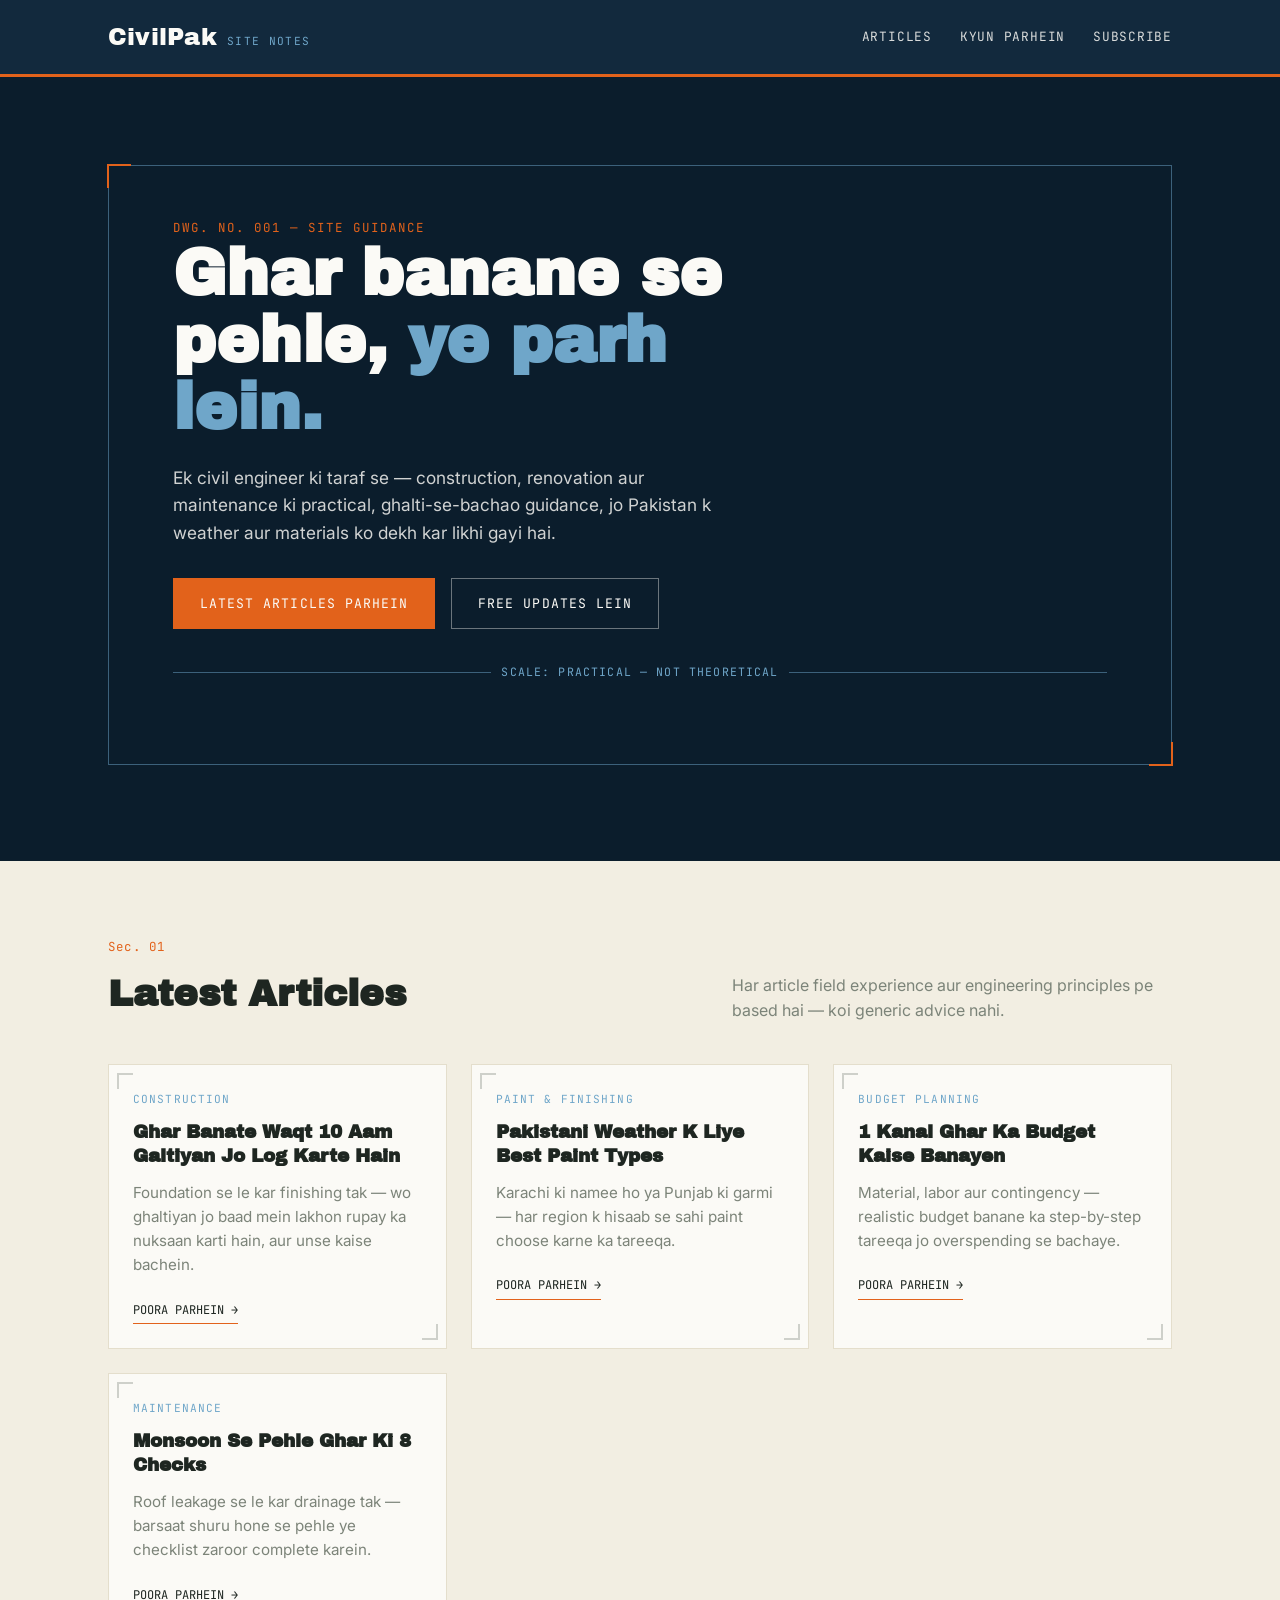
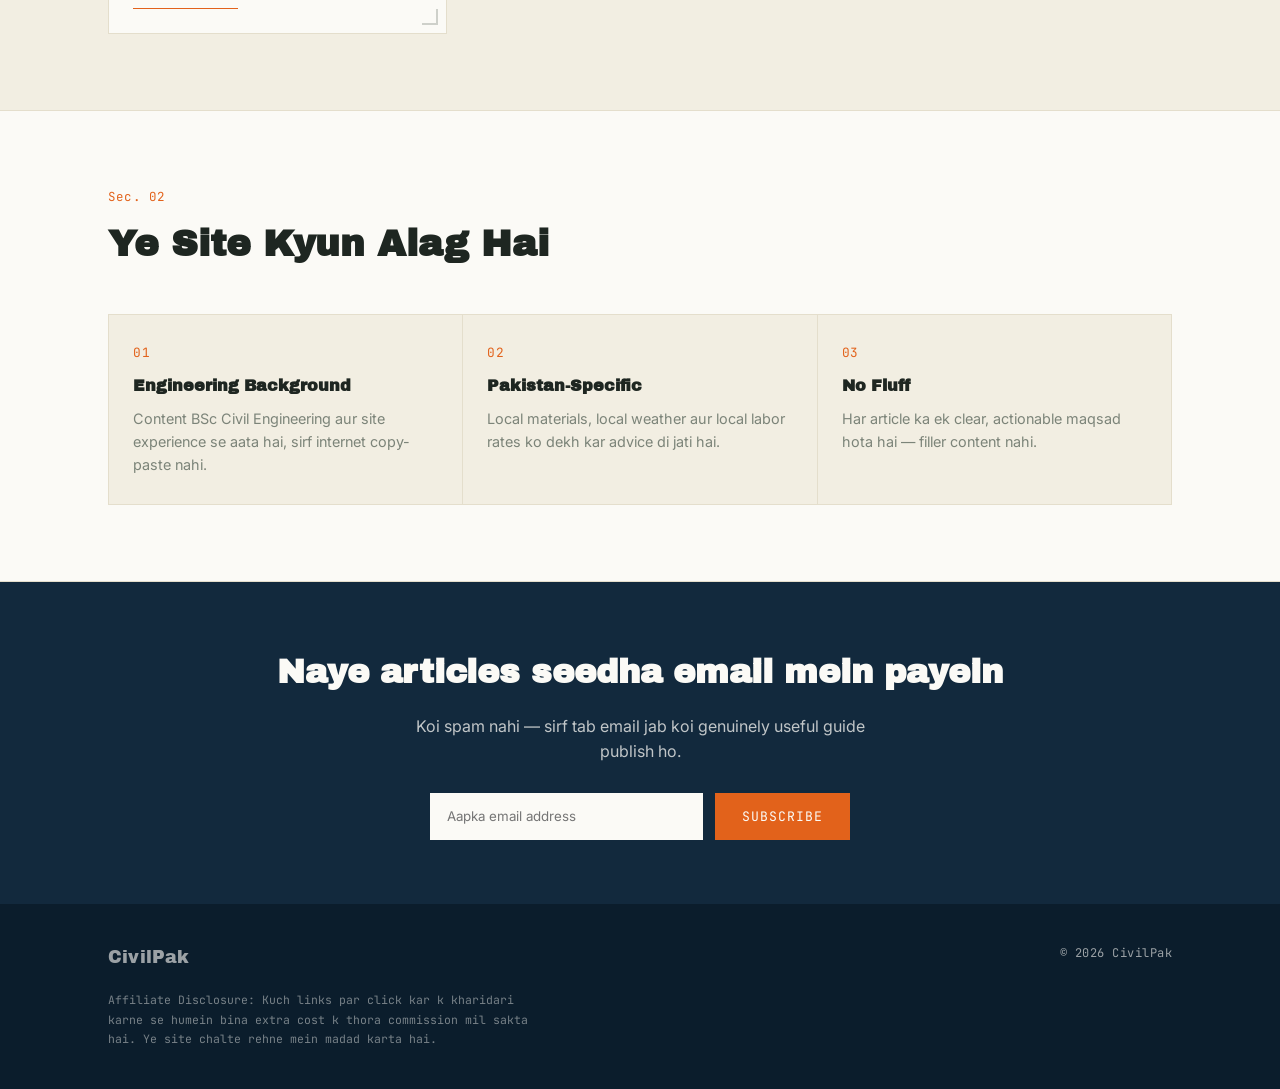
==== index.html @ 1efdeffb "Add files via upload" ====
<!DOCTYPE html>
<html lang="ur-PK">
<head>
<meta charset="UTF-8">
<meta name="viewport" content="width=device-width, initial-scale=1.0">
<title>CivilPak — Construction &amp; Home Improvement Tips</title>
<meta name="description" content="Pakistan mein ghar banate, renovate karte aur maintain karte waqt kaam aane wali practical guidance — ek civil engineer ki taraf se.">
<link rel="preconnect" href="https://fonts.googleapis.com">
<link href="https://fonts.googleapis.com/css2?family=Archivo+Black&family=Inter:wght@400;500;600&family=JetBrains+Mono:wght@400;500&display=swap" rel="stylesheet">
<link rel="stylesheet" href="style.css">
</head>
<body>

<header class="site">
  <div class="wrap">
    <a href="index.html" class="brand">
      <span class="mark">CivilPak</span>
      <span class="tag">Site Notes</span>
    </a>
    <nav class="site">
      <ul>
        <li><a href="#articles">Articles</a></li>
        <li><a href="#why">Kyun Parhein</a></li>
        <li><a href="#subscribe">Subscribe</a></li>
      </ul>
    </nav>
  </div>
</header>

<section class="hero">
  <div class="wrap">
    <div class="sheet-frame">
      <span class="eyebrow mono">Dwg. No. 001 — Site Guidance</span>
      <h1>Ghar banane se pehle, <span class="accent">ye parh lein.</span></h1>
      <p class="lede">Ek civil engineer ki taraf se — construction, renovation aur maintenance ki practical, ghalti-se-bachao guidance, jo Pakistan k weather aur materials ko dekh kar likhi gayi hai.</p>
      <div class="cta-row">
        <a href="#articles" class="btn primary">Latest Articles Parhein</a>
        <a href="#subscribe" class="btn ghost">Free Updates Lein</a>
      </div>
      <div class="dim-line mono">SCALE: PRACTICAL — NOT THEORETICAL</div>
    </div>
  </div>
</section>

<section class="section" id="articles">
  <div class="wrap">
    <div class="section-head">
      <div>
        <span class="num mono">Sec. 01</span>
        <h2>Latest Articles</h2>
      </div>
      <p>Har article field experience aur engineering principles pe based hai — koi generic advice nahi.</p>
    </div>

    <div class="grid">
      <a href="article-ghar-banane-ki-galtiyan.html" class="card">
        <span class="cat">Construction</span>
        <h3>Ghar Banate Waqt 10 Aam Galtiyan Jo Log Karte Hain</h3>
        <p>Foundation se le kar finishing tak — wo ghaltiyan jo baad mein lakhon rupay ka nuksaan karti hain, aur unse kaise bachein.</p>
        <span class="read">Poora Parhein →</span>
      </a>

      <a href="article-paint-types-pakistan.html" class="card">
        <span class="cat">Paint &amp; Finishing</span>
        <h3>Pakistani Weather K Liye Best Paint Types</h3>
        <p>Karachi ki namee ho ya Punjab ki garmi — har region k hisaab se sahi paint choose karne ka tareeqa.</p>
        <span class="read">Poora Parhein →</span>
      </a>

      <a href="article-budget-planning-1-kanal.html" class="card">
        <span class="cat">Budget Planning</span>
        <h3>1 Kanal Ghar Ka Budget Kaise Banayen</h3>
        <p>Material, labor aur contingency — realistic budget banane ka step-by-step tareeqa jo overspending se bachaye.</p>
        <span class="read">Poora Parhein →</span>
      </a>

      <a href="article-monsoon-checklist.html" class="card">
        <span class="cat">Maintenance</span>
        <h3>Monsoon Se Pehle Ghar Ki 8 Checks</h3>
        <p>Roof leakage se le kar drainage tak — barsaat shuru hone se pehle ye checklist zaroor complete karein.</p>
        <span class="read">Poora Parhein →</span>
      </a>
    </div>
  </div>
</section>

<section class="section alt" id="why">
  <div class="wrap">
    <div class="section-head">
      <div>
        <span class="num mono">Sec. 02</span>
        <h2>Ye Site Kyun Alag Hai</h2>
      </div>
    </div>
    <div class="strip">
      <div class="item">
        <span class="n mono">01</span>
        <h4>Engineering Background</h4>
        <p>Content BSc Civil Engineering aur site experience se aata hai, sirf internet copy-paste nahi.</p>
      </div>
      <div class="item">
        <span class="n mono">02</span>
        <h4>Pakistan-Specific</h4>
        <p>Local materials, local weather aur local labor rates ko dekh kar advice di jati hai.</p>
      </div>
      <div class="item">
        <span class="n mono">03</span>
        <h4>No Fluff</h4>
        <p>Har article ka ek clear, actionable maqsad hota hai — filler content nahi.</p>
      </div>
    </div>
  </div>
</section>

<section class="cta-block" id="subscribe">
  <div class="wrap">
    <h2>Naye articles seedha email mein payein</h2>
    <p>Koi spam nahi — sirf tab email jab koi genuinely useful guide publish ho.</p>
    <form class="subscribe-form" onsubmit="return false;">
      <input type="email" placeholder="Aapka email address" aria-label="Email address" required>
      <button type="submit" class="btn primary">Subscribe</button>
    </form>
  </div>
</section>

<footer class="site">
  <div class="wrap">
    <div>
      <div class="brand"><span class="mark" style="font-size:1.1rem;">CivilPak</span></div>
      <p class="disclosure">Affiliate Disclosure: Kuch links par click kar k kharidari karne se humein bina extra cost k thora commission mil sakta hai. Ye site chalte rehne mein madad karta hai.</p>
    </div>
    <div class="mono" style="font-size:0.75rem;">© 2026 CivilPak</div>
  </div>
</footer>

</body>
</html>
---- style.css ----
/* ===== CivilPak — Blueprint Design System ===== */

:root {
  --navy: #12293D;
  --navy-deep: #0B1D2C;
  --paper: #F2EEE2;
  --paper-line: #E4DECC;
  --blue-line: #6FA6C9;
  --safety-orange: #E2621B;
  --charcoal: #1E2621;
  --concrete: #7C8479;
  --white: #FBFAF6;
}

* { box-sizing: border-box; margin: 0; padding: 0; }

html { scroll-behavior: smooth; }

body {
  background: var(--paper);
  color: var(--charcoal);
  font-family: 'Inter', -apple-system, sans-serif;
  line-height: 1.6;
  -webkit-font-smoothing: antialiased;
}

@media (prefers-reduced-motion: reduce) {
  html { scroll-behavior: auto; }
  * { animation-duration: 0.01ms !important; transition-duration: 0.01ms !important; }
}

a { color: inherit; text-decoration: none; }
img { max-width: 100%; display: block; }

.wrap {
  max-width: 1120px;
  margin: 0 auto;
  padding: 0 28px;
}

.mono {
  font-family: 'JetBrains Mono', monospace;
  letter-spacing: 0.04em;
}

/* ===== Header ===== */

header.site {
  background: var(--navy);
  color: var(--white);
  border-bottom: 3px solid var(--safety-orange);
  position: sticky;
  top: 0;
  z-index: 50;
}

header.site .wrap {
  display: flex;
  align-items: center;
  justify-content: space-between;
  padding-top: 18px;
  padding-bottom: 18px;
}

.brand {
  display: flex;
  align-items: baseline;
  gap: 10px;
}

.brand .mark {
  font-family: 'Archivo Black', sans-serif;
  font-size: 1.5rem;
  letter-spacing: 0.01em;
}

.brand .tag {
  font-family: 'JetBrains Mono', monospace;
  font-size: 0.7rem;
  color: var(--blue-line);
  text-transform: uppercase;
  letter-spacing: 0.12em;
}

nav.site ul {
  display: flex;
  gap: 28px;
  list-style: none;
  font-family: 'JetBrains Mono', monospace;
  font-size: 0.8rem;
  text-transform: uppercase;
  letter-spacing: 0.06em;
}

nav.site a { opacity: 0.85; border-bottom: 1px solid transparent; padding-bottom: 4px; }
nav.site a:hover, nav.site a:focus-visible { opacity: 1; border-color: var(--safety-orange); }
nav.site a:focus-visible { outline: 2px solid var(--blue-line); outline-offset: 3px; }

/* ===== Hero: blueprint sheet ===== */

.hero {
  background:
    linear-gradient(var(--navy-deep), var(--navy-deep)),
    repeating-linear-gradient(0deg, transparent, transparent 39px, rgba(111,166,201,0.14) 40px),
    repeating-linear-gradient(90deg, transparent, transparent 39px, rgba(111,166,201,0.14) 40px);
  color: var(--white);
  padding: 88px 0 96px;
  position: relative;
  overflow: hidden;
}

.sheet-frame {
  position: relative;
  border: 1px solid rgba(111,166,201,0.5);
  padding: 48px clamp(24px, 5vw, 64px);
}

.sheet-frame::before,
.sheet-frame::after,
.corner-tl, .corner-br {
  content: '';
  position: absolute;
  width: 22px;
  height: 22px;
  border: 2px solid var(--safety-orange);
}
.sheet-frame::before { top: -2px; left: -2px; border-right: none; border-bottom: none; }
.sheet-frame::after { bottom: -2px; right: -2px; border-left: none; border-top: none; }

.eyebrow {
  font-family: 'JetBrains Mono', monospace;
  font-size: 0.78rem;
  color: var(--safety-orange);
  text-transform: uppercase;
  letter-spacing: 0.16em;
  margin-bottom: 18px;
}

.hero h1 {
  font-family: 'Archivo Black', sans-serif;
  font-size: clamp(2.2rem, 5.4vw, 4rem);
  line-height: 1.05;
  max-width: 14ch;
  margin-bottom: 22px;
}

.hero h1 .accent { color: var(--blue-line); }

.hero p.lede {
  max-width: 52ch;
  color: rgba(251,250,246,0.82);
  font-size: 1.08rem;
  margin-bottom: 32px;
}

.dim-line {
  display: flex;
  align-items: center;
  gap: 10px;
  margin: 34px 0;
  color: var(--blue-line);
  font-family: 'JetBrains Mono', monospace;
  font-size: 0.72rem;
  letter-spacing: 0.1em;
}
.dim-line::before, .dim-line::after {
  content: '';
  flex: 1;
  height: 1px;
  background: rgba(111,166,201,0.5);
}

.cta-row { display: flex; gap: 16px; flex-wrap: wrap; }

.btn {
  display: inline-block;
  font-family: 'JetBrains Mono', monospace;
  font-size: 0.82rem;
  text-transform: uppercase;
  letter-spacing: 0.08em;
  padding: 14px 26px;
  border: 1px solid transparent;
  transition: transform 0.15s ease, background 0.15s ease;
}
.btn:focus-visible { outline: 2px solid var(--blue-line); outline-offset: 3px; }

.btn.primary { background: var(--safety-orange); color: var(--white); }
.btn.primary:hover { transform: translateY(-2px); }

.btn.ghost { border-color: rgba(251,250,246,0.4); color: var(--white); }
.btn.ghost:hover { border-color: var(--white); }

/* ===== Section shell ===== */

.section { padding: 76px 0; }
.section.alt { background: var(--white); border-top: 1px solid var(--paper-line); border-bottom: 1px solid var(--paper-line); }

.section-head {
  display: flex;
  align-items: flex-end;
  justify-content: space-between;
  gap: 24px;
  margin-bottom: 40px;
  flex-wrap: wrap;
}

.section-head .num {
  font-family: 'JetBrains Mono', monospace;
  color: var(--safety-orange);
  font-size: 0.78rem;
  letter-spacing: 0.1em;
  display: block;
  margin-bottom: 8px;
}

.section-head h2 {
  font-family: 'Archivo Black', sans-serif;
  font-size: clamp(1.6rem, 3.4vw, 2.3rem);
}

.section-head p { color: var(--concrete); max-width: 44ch; }

/* ===== Post cards (spec-sheet style) ===== */

.grid {
  display: grid;
  grid-template-columns: repeat(auto-fit, minmax(280px, 1fr));
  gap: 24px;
}

.card {
  background: var(--white);
  border: 1px solid var(--paper-line);
  position: relative;
  padding: 26px 24px 24px;
  transition: border-color 0.15s ease, transform 0.15s ease;
}

.card::before, .card::after {
  content: '';
  position: absolute;
  width: 14px;
  height: 14px;
  border: 2px solid var(--concrete);
  opacity: 0.35;
}
.card::before { top: 8px; left: 8px; border-right: none; border-bottom: none; }
.card::after { bottom: 8px; right: 8px; border-left: none; border-top: none; }

.card:hover { border-color: var(--safety-orange); transform: translateY(-3px); }

.card .cat {
  font-family: 'JetBrains Mono', monospace;
  font-size: 0.7rem;
  color: var(--blue-line);
  text-transform: uppercase;
  letter-spacing: 0.1em;
  margin-bottom: 12px;
  display: block;
}

.card h3 {
  font-family: 'Archivo Black', sans-serif;
  font-size: 1.15rem;
  line-height: 1.3;
  margin-bottom: 12px;
}

.card p { color: var(--concrete); font-size: 0.95rem; margin-bottom: 18px; }

.card .read {
  font-family: 'JetBrains Mono', monospace;
  font-size: 0.75rem;
  text-transform: uppercase;
  color: var(--charcoal);
  border-bottom: 1px solid var(--safety-orange);
  padding-bottom: 3px;
  display: inline-block;
}

/* ===== Why-this-works strip ===== */

.strip {
  display: grid;
  grid-template-columns: repeat(auto-fit, minmax(220px, 1fr));
  gap: 1px;
  background: var(--paper-line);
  border: 1px solid var(--paper-line);
}

.strip .item {
  background: var(--paper);
  padding: 28px 24px;
}

.strip .item .n {
  font-family: 'JetBrains Mono', monospace;
  color: var(--safety-orange);
  font-size: 0.8rem;
  display: block;
  margin-bottom: 10px;
}

.strip .item h4 {
  font-family: 'Archivo Black', sans-serif;
  font-size: 1rem;
  margin-bottom: 8px;
}

.strip .item p { color: var(--concrete); font-size: 0.9rem; }

/* ===== Newsletter / CTA ===== */

.cta-block {
  background: var(--navy);
  color: var(--white);
  padding: 64px 0;
  text-align: center;
}

.cta-block h2 {
  font-family: 'Archivo Black', sans-serif;
  font-size: clamp(1.5rem, 3vw, 2.1rem);
  margin-bottom: 14px;
}

.cta-block p { color: rgba(251,250,246,0.75); max-width: 46ch; margin: 0 auto 28px; }

.subscribe-form {
  display: flex;
  gap: 12px;
  max-width: 420px;
  margin: 0 auto;
  flex-wrap: wrap;
  justify-content: center;
}

.subscribe-form input[type="email"] {
  flex: 1;
  min-width: 220px;
  padding: 13px 16px;
  background: var(--white);
  border: 1px solid transparent;
  font-family: 'Inter', sans-serif;
  color: var(--charcoal);
}
.subscribe-form input[type="email"]:focus-visible { outline: 2px solid var(--safety-orange); }

/* ===== Footer ===== */

footer.site {
  background: var(--navy-deep);
  color: rgba(251,250,246,0.6);
  padding: 40px 0;
  font-size: 0.85rem;
}

footer.site .wrap {
  display: flex;
  justify-content: space-between;
  flex-wrap: wrap;
  gap: 16px;
}

footer.site .disclosure {
  max-width: 60ch;
  font-family: 'JetBrains Mono', monospace;
  font-size: 0.72rem;
  line-height: 1.7;
  color: rgba(251,250,246,0.45);
  margin-top: 18px;
}

/* ===== Article page ===== */

.article-head {
  background: var(--navy);
  color: var(--white);
  padding: 64px 0 48px;
  border-bottom: 3px solid var(--safety-orange);
}

.article-head .cat {
  font-family: 'JetBrains Mono', monospace;
  color: var(--blue-line);
  font-size: 0.75rem;
  text-transform: uppercase;
  letter-spacing: 0.1em;
  margin-bottom: 16px;
  display: block;
}

.article-head h1 {
  font-family: 'Archivo Black', sans-serif;
  font-size: clamp(1.8rem, 4.4vw, 2.8rem);
  max-width: 20ch;
  line-height: 1.15;
  margin-bottom: 18px;
}

.article-head .meta {
  font-family: 'JetBrains Mono', monospace;
  font-size: 0.78rem;
  color: rgba(251,250,246,0.6);
}

.article-body {
  max-width: 720px;
  margin: 0 auto;
  padding: 56px 28px;
}

.article-body h2 {
  font-family: 'Archivo Black', sans-serif;
  font-size: 1.4rem;
  margin: 40px 0 16px;
}

.article-body p { margin-bottom: 18px; color: var(--charcoal); }

.article-body ul, .article-body ol { margin: 0 0 18px 22px; }
.article-body li { margin-bottom: 8px; }

.callout {
  border-left: 3px solid var(--safety-orange);
  background: var(--white);
  padding: 18px 22px;
  margin: 28px 0;
  font-size: 0.95rem;
}

.callout .label {
  font-family: 'JetBrains Mono', monospace;
  font-size: 0.7rem;
  text-transform: uppercase;
  color: var(--safety-orange);
  letter-spacing: 0.1em;
  display: block;
  margin-bottom: 8px;
}

.affiliate-box {
  border: 1px dashed var(--concrete);
  padding: 20px 22px;
  margin: 28px 0;
  font-size: 0.9rem;
  color: var(--concrete);
}

.affiliate-box a { color: var(--safety-orange); border-bottom: 1px solid var(--safety-orange); }

@media (max-width: 640px) {
  nav.site ul { display: none; }
  .article-body { padding: 40px 20px; }
}
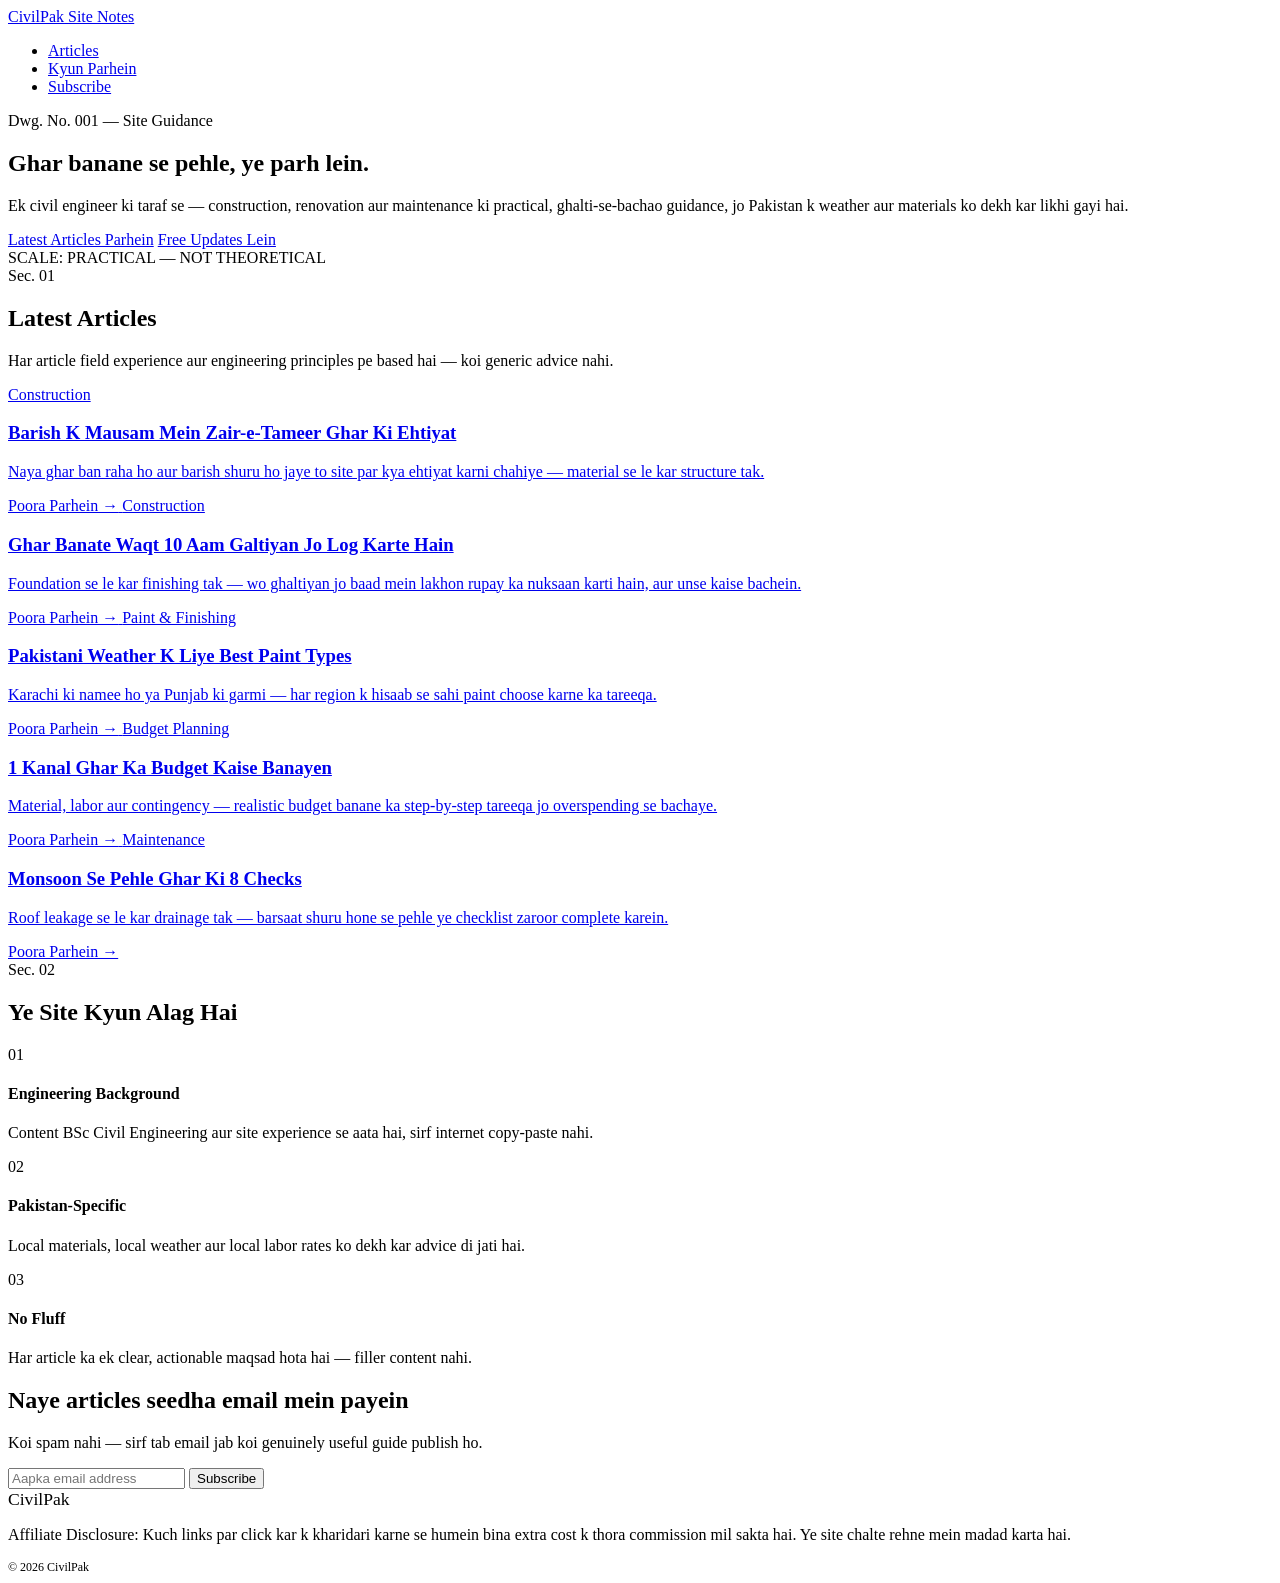
==== commit a2fca28a: "Rename index (1).html to index.html" ====
--- a/index.html
+++ b/index.html
@@ -53,6 +53,13 @@
     </div>
 
     <div class="grid">
+      <a href="article-barish-mein-zair-e-tameer-ghar.html" class="card">
+        <span class="cat">Construction</span>
+        <h3>Barish K Mausam Mein Zair-e-Tameer Ghar Ki Ehtiyat</h3>
+        <p>Naya ghar ban raha ho aur barish shuru ho jaye to site par kya ehtiyat karni chahiye — material se le kar structure tak.</p>
+        <span class="read">Poora Parhein →</span>
+      </a>
+
       <a href="article-ghar-banane-ki-galtiyan.html" class="card">
         <span class="cat">Construction</span>
         <h3>Ghar Banate Waqt 10 Aam Galtiyan Jo Log Karte Hain</h3>
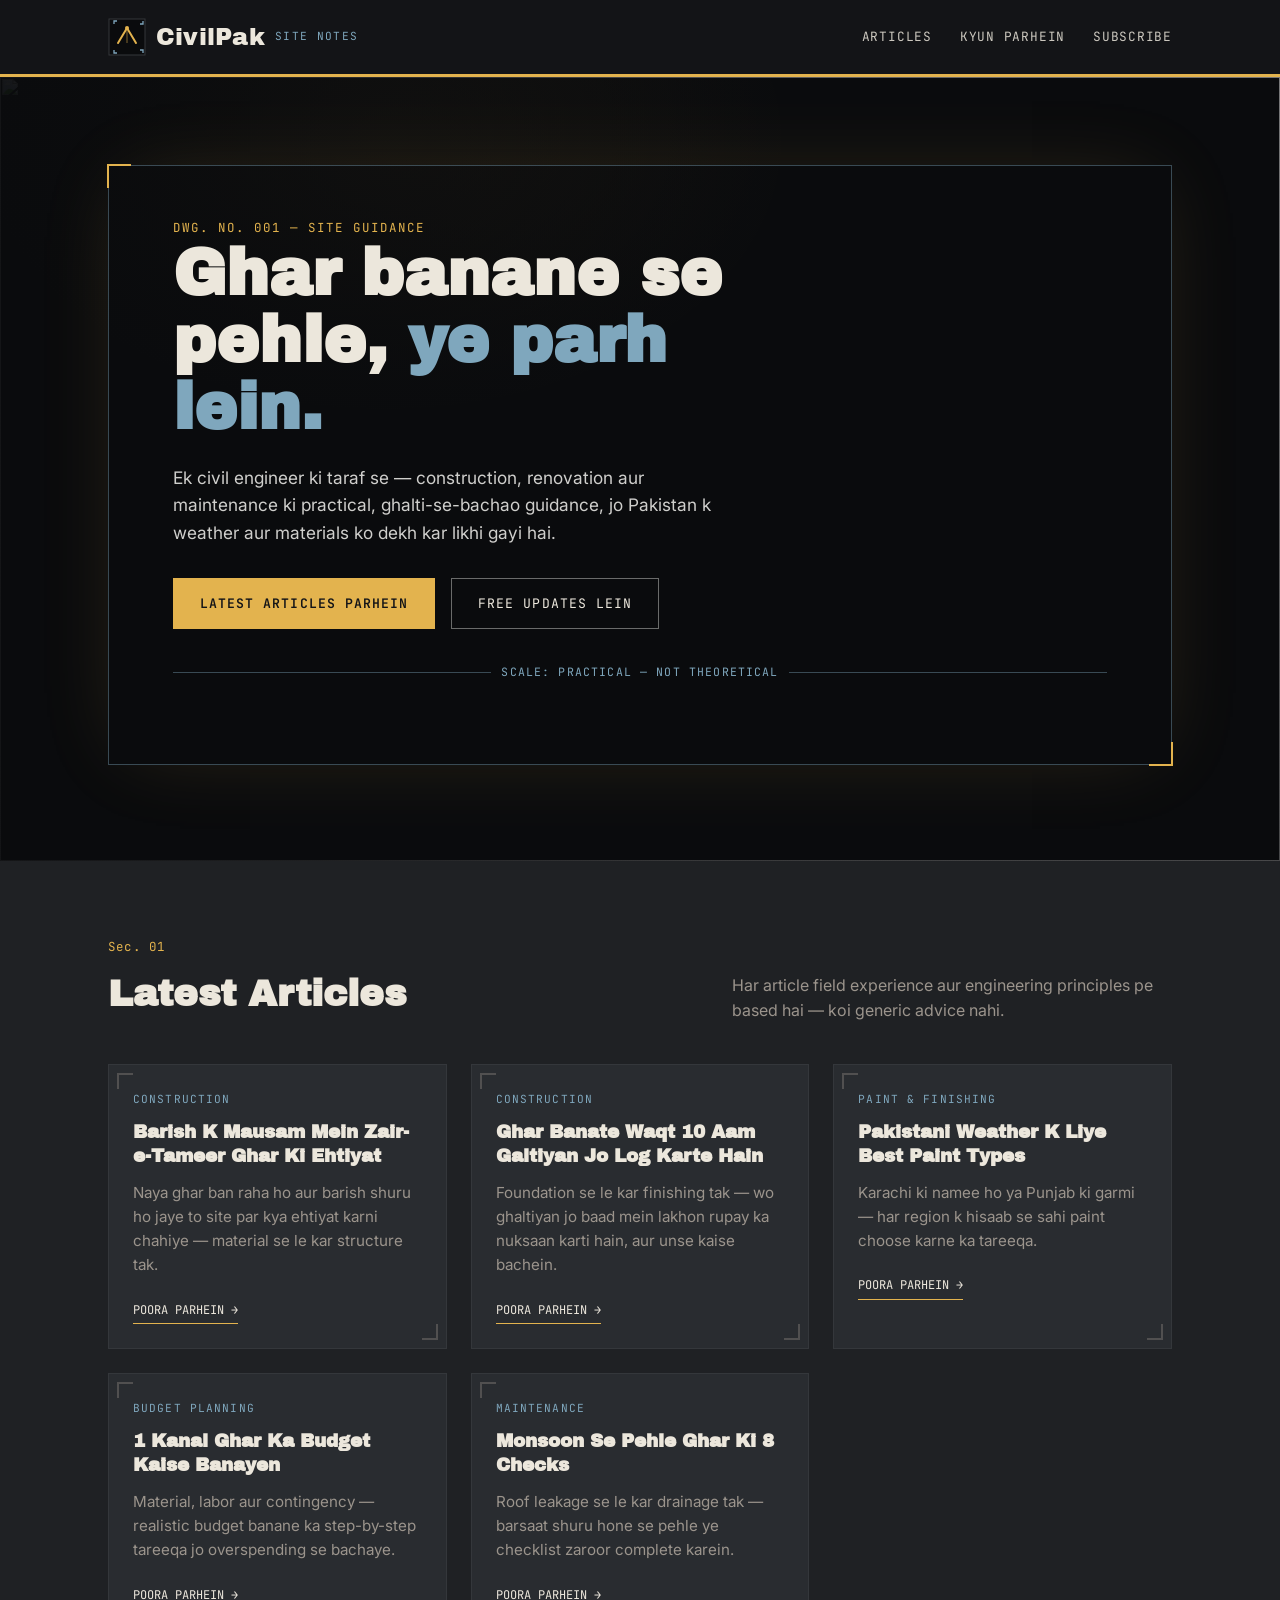
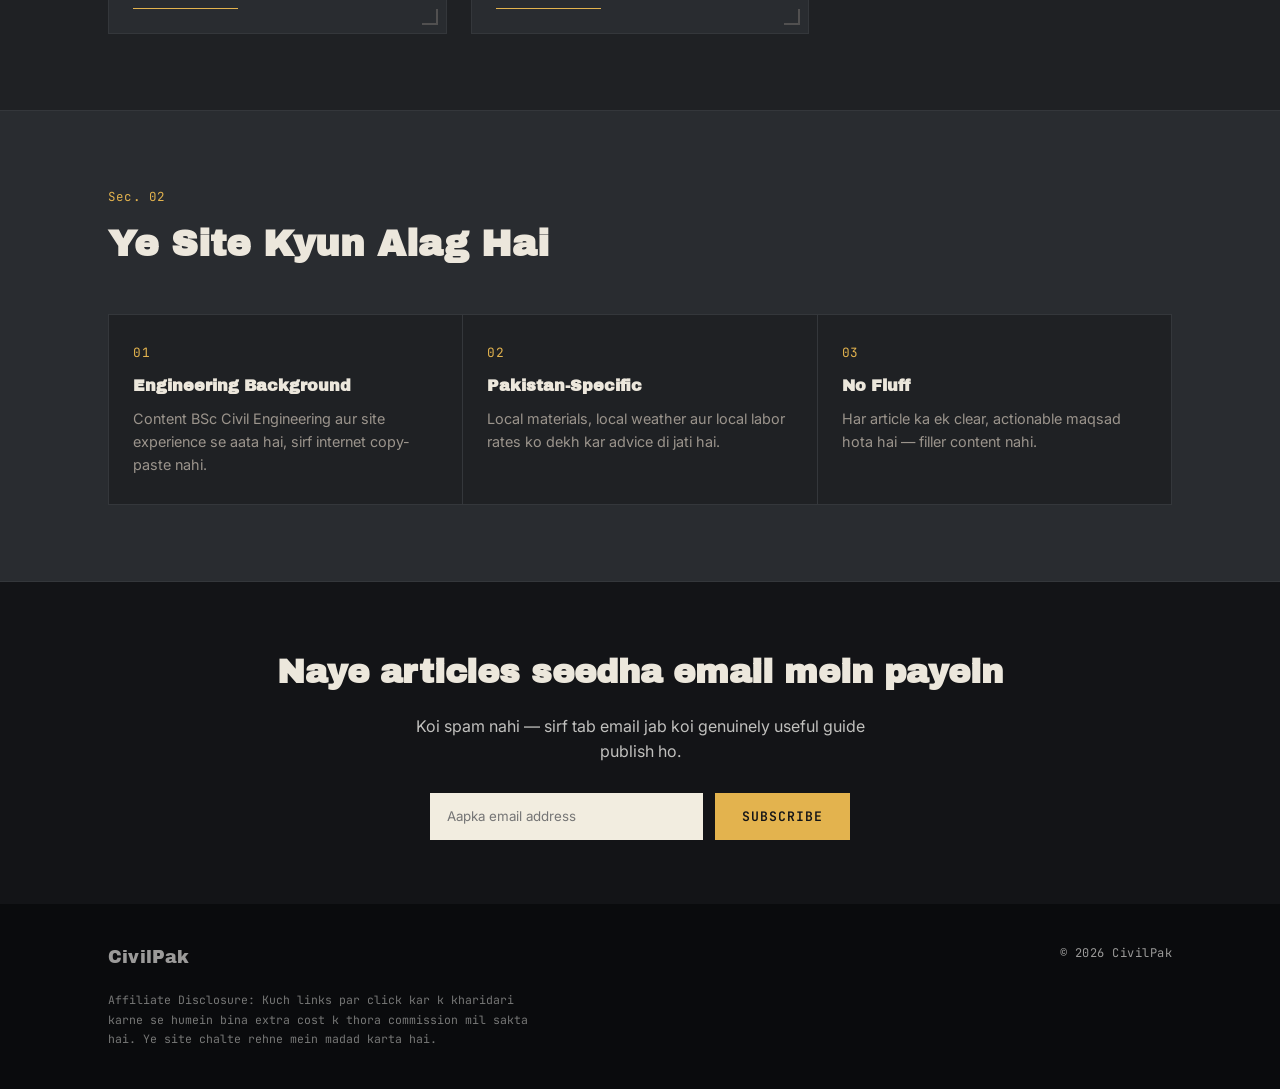
==== commit 77682fe8: "Add files via upload" ====
--- a/index.html
+++ b/index.html
@@ -14,6 +14,16 @@
 <header class="site">
   <div class="wrap">
     <a href="index.html" class="brand">
+      <svg class="logo-mark" width="38" height="38" viewBox="0 0 38 38" xmlns="http://www.w3.org/2000/svg" role="img" aria-label="CivilPak logo">
+        <rect x="1" y="1" width="36" height="36" fill="#0A0B0D" stroke="#34373B" stroke-width="1"/>
+        <path d="M6 6 L6 3 L9 3" fill="none" stroke="#7FA7BD" stroke-width="1.3"/>
+        <path d="M32 6 L35 6 L35 3" fill="none" stroke="#7FA7BD" stroke-width="1.3"/>
+        <path d="M6 32 L6 35 L9 35" fill="none" stroke="#7FA7BD" stroke-width="1.3"/>
+        <path d="M32 32 L35 32 L35 35" fill="none" stroke="#7FA7BD" stroke-width="1.3"/>
+        <path d="M10 25 L19 10 L28 25" fill="none" stroke="#E3B34E" stroke-width="2" stroke-linejoin="round" stroke-linecap="round"/>
+        <line x1="19" y1="10" x2="19" y2="25" stroke="#E3B34E" stroke-width="1" opacity="0.55"/>
+        <circle cx="19" cy="10" r="2" fill="#E3B34E"/>
+      </svg>
       <span class="mark">CivilPak</span>
       <span class="tag">Site Notes</span>
     </a>
@@ -28,6 +38,9 @@
 </header>
 
 <section class="hero">
+  <div class="hero-illustration">
+    <img src="https://images.pexels.com/photos/106399/pexels-photo-106399.jpeg?auto=compress&cs=tinysrgb&w=1600" alt="" />
+  </div>
   <div class="wrap">
     <div class="sheet-frame">
       <span class="eyebrow mono">Dwg. No. 001 — Site Guidance</span>
--- a/style.css
+++ b/style.css
@@ -0,0 +1,508 @@
+/* ===== CivilPak — Blueprint Design System ===== */
+
+:root {
+  --navy: #131417;
+  --navy-deep: #0A0B0D;
+  --paper: #1F2124;
+  --paper-line: #34373B;
+  --blue-line: #7FA7BD;
+  --safety-orange: #E3B34E;
+  --charcoal: #ECE7DC;
+  --concrete: #9B948C;
+  --white: #ECE7DC;
+  --ink: #292C30;
+  --paper-light: #F2EDE0;
+}
+
+* { box-sizing: border-box; margin: 0; padding: 0; }
+
+html { scroll-behavior: smooth; }
+
+body {
+  background: var(--paper);
+  color: var(--charcoal);
+  font-family: 'Inter', -apple-system, sans-serif;
+  line-height: 1.6;
+  -webkit-font-smoothing: antialiased;
+}
+
+@media (prefers-reduced-motion: reduce) {
+  html { scroll-behavior: auto; }
+  * { animation-duration: 0.01ms !important; transition-duration: 0.01ms !important; }
+}
+
+a { color: inherit; text-decoration: none; }
+img { max-width: 100%; display: block; }
+
+.wrap {
+  max-width: 1120px;
+  margin: 0 auto;
+  padding: 0 28px;
+}
+
+.mono {
+  font-family: 'JetBrains Mono', monospace;
+  letter-spacing: 0.04em;
+}
+
+/* ===== Header ===== */
+
+header.site {
+  background: var(--navy);
+  color: var(--white);
+  border-bottom: 3px solid var(--safety-orange);
+  position: sticky;
+  top: 0;
+  z-index: 50;
+}
+
+header.site .wrap {
+  display: flex;
+  align-items: center;
+  justify-content: space-between;
+  padding-top: 18px;
+  padding-bottom: 18px;
+}
+
+.brand {
+  display: flex;
+  align-items: center;
+  gap: 10px;
+}
+
+.logo-mark { display: block; flex-shrink: 0; }
+
+.brand .mark {
+  font-family: 'Archivo Black', sans-serif;
+  font-size: 1.5rem;
+  letter-spacing: 0.01em;
+}
+
+.brand .tag {
+  font-family: 'JetBrains Mono', monospace;
+  font-size: 0.7rem;
+  color: var(--blue-line);
+  text-transform: uppercase;
+  letter-spacing: 0.12em;
+}
+
+nav.site ul {
+  display: flex;
+  gap: 28px;
+  list-style: none;
+  font-family: 'JetBrains Mono', monospace;
+  font-size: 0.8rem;
+  text-transform: uppercase;
+  letter-spacing: 0.06em;
+}
+
+nav.site a { opacity: 0.85; border-bottom: 1px solid transparent; padding-bottom: 4px; }
+nav.site a:hover, nav.site a:focus-visible { opacity: 1; border-color: var(--safety-orange); }
+nav.site a:focus-visible { outline: 2px solid var(--blue-line); outline-offset: 3px; }
+
+/* ===== Hero: blueprint sheet ===== */
+
+.hero {
+  background:
+    radial-gradient(ellipse 620px 420px at 30% 8%, rgba(227,179,78,0.14), transparent 65%),
+    linear-gradient(var(--navy-deep), var(--navy-deep)),
+    repeating-linear-gradient(0deg, transparent, transparent 39px, rgba(127,167,189,0.12) 40px),
+    repeating-linear-gradient(90deg, transparent, transparent 39px, rgba(127,167,189,0.12) 40px);
+  color: var(--white);
+  padding: 88px 0 96px;
+  position: relative;
+  overflow: hidden;
+}
+
+.sheet-frame {
+  position: relative;
+  z-index: 1;
+  border: 1px solid rgba(127,167,189,0.4);
+  padding: 48px clamp(24px, 5vw, 64px);
+  box-shadow: 0 0 80px -20px rgba(227,179,78,0.18);
+}
+
+.hero-illustration {
+  position: absolute;
+  inset: 0;
+  z-index: 0;
+  pointer-events: none;
+  overflow: hidden;
+}
+.hero-illustration svg, .hero-illustration img { width: 100%; height: 100%; display: block; object-fit: cover; }
+.hero-illustration::after {
+  content: '';
+  position: absolute;
+  inset: 0;
+  background:
+    linear-gradient(100deg, rgba(10,11,13,0.94) 0%, rgba(10,11,13,0.75) 32%, rgba(10,11,13,0.45) 58%, rgba(10,11,13,0.25) 100%),
+    linear-gradient(180deg, rgba(10,11,13,0.15) 0%, rgba(10,11,13,0.55) 100%);
+}
+.hero .wrap { position: relative; z-index: 2; }
+
+.sheet-frame::before,
+.sheet-frame::after,
+.corner-tl, .corner-br {
+  content: '';
+  position: absolute;
+  width: 22px;
+  height: 22px;
+  border: 2px solid var(--safety-orange);
+}
+.sheet-frame::before { top: -2px; left: -2px; border-right: none; border-bottom: none; }
+.sheet-frame::after { bottom: -2px; right: -2px; border-left: none; border-top: none; }
+
+.eyebrow {
+  font-family: 'JetBrains Mono', monospace;
+  font-size: 0.78rem;
+  color: var(--safety-orange);
+  text-transform: uppercase;
+  letter-spacing: 0.16em;
+  margin-bottom: 18px;
+}
+
+.hero h1 {
+  font-family: 'Archivo Black', sans-serif;
+  font-size: clamp(2.2rem, 5.4vw, 4rem);
+  line-height: 1.05;
+  max-width: 14ch;
+  margin-bottom: 22px;
+}
+
+.hero h1 .accent { color: var(--blue-line); }
+
+.hero p.lede {
+  max-width: 52ch;
+  color: rgba(251,250,246,0.82);
+  font-size: 1.08rem;
+  margin-bottom: 32px;
+}
+
+.dim-line {
+  display: flex;
+  align-items: center;
+  gap: 10px;
+  margin: 34px 0;
+  color: var(--blue-line);
+  font-family: 'JetBrains Mono', monospace;
+  font-size: 0.72rem;
+  letter-spacing: 0.1em;
+}
+.dim-line::before, .dim-line::after {
+  content: '';
+  flex: 1;
+  height: 1px;
+  background: rgba(127,167,189,0.4);
+}
+
+.cta-row { display: flex; gap: 16px; flex-wrap: wrap; }
+
+.btn {
+  display: inline-block;
+  font-family: 'JetBrains Mono', monospace;
+  font-size: 0.82rem;
+  text-transform: uppercase;
+  letter-spacing: 0.08em;
+  padding: 14px 26px;
+  border: 1px solid transparent;
+  transition: transform 0.15s ease, background 0.15s ease;
+}
+.btn:focus-visible { outline: 2px solid var(--blue-line); outline-offset: 3px; }
+
+.btn.primary { background: var(--safety-orange); color: var(--navy); font-weight: 600; }
+.btn.primary:hover { transform: translateY(-2px); box-shadow: 0 10px 28px -6px rgba(227,179,78,0.45); }
+
+.btn.ghost { border-color: rgba(251,250,246,0.4); color: var(--white); }
+.btn.ghost:hover { border-color: var(--white); }
+
+/* ===== Section shell ===== */
+
+.section { padding: 76px 0; }
+.section.alt { background: var(--ink); border-top: 1px solid var(--paper-line); border-bottom: 1px solid var(--paper-line); }
+
+.section-head {
+  display: flex;
+  align-items: flex-end;
+  justify-content: space-between;
+  gap: 24px;
+  margin-bottom: 40px;
+  flex-wrap: wrap;
+}
+
+.section-head .num {
+  font-family: 'JetBrains Mono', monospace;
+  color: var(--safety-orange);
+  font-size: 0.78rem;
+  letter-spacing: 0.1em;
+  display: block;
+  margin-bottom: 8px;
+}
+
+.section-head h2 {
+  font-family: 'Archivo Black', sans-serif;
+  font-size: clamp(1.6rem, 3.4vw, 2.3rem);
+}
+
+.section-head p { color: var(--concrete); max-width: 44ch; }
+
+/* ===== Post cards (spec-sheet style) ===== */
+
+.grid {
+  display: grid;
+  grid-template-columns: repeat(auto-fit, minmax(280px, 1fr));
+  gap: 24px;
+}
+
+.card {
+  background: var(--ink);
+  border: 1px solid var(--paper-line);
+  position: relative;
+  padding: 26px 24px 24px;
+  transition: border-color 0.15s ease, transform 0.15s ease, box-shadow 0.2s ease;
+}
+
+.card::before, .card::after {
+  content: '';
+  position: absolute;
+  width: 14px;
+  height: 14px;
+  border: 2px solid var(--concrete);
+  opacity: 0.35;
+}
+.card::before { top: 8px; left: 8px; border-right: none; border-bottom: none; }
+.card::after { bottom: 8px; right: 8px; border-left: none; border-top: none; }
+
+.card:hover { border-color: var(--safety-orange); transform: translateY(-3px); box-shadow: 0 12px 32px -8px rgba(227,179,78,0.25); }
+
+.card .cat {
+  font-family: 'JetBrains Mono', monospace;
+  font-size: 0.7rem;
+  color: var(--blue-line);
+  text-transform: uppercase;
+  letter-spacing: 0.1em;
+  margin-bottom: 12px;
+  display: block;
+}
+
+.card h3 {
+  font-family: 'Archivo Black', sans-serif;
+  font-size: 1.15rem;
+  line-height: 1.3;
+  margin-bottom: 12px;
+}
+
+.card p { color: var(--concrete); font-size: 0.95rem; margin-bottom: 18px; }
+
+.card .read {
+  font-family: 'JetBrains Mono', monospace;
+  font-size: 0.75rem;
+  text-transform: uppercase;
+  color: var(--charcoal);
+  border-bottom: 1px solid var(--safety-orange);
+  padding-bottom: 3px;
+  display: inline-block;
+}
+
+/* ===== Why-this-works strip ===== */
+
+.strip {
+  display: grid;
+  grid-template-columns: repeat(auto-fit, minmax(220px, 1fr));
+  gap: 1px;
+  background: var(--paper-line);
+  border: 1px solid var(--paper-line);
+}
+
+.strip .item {
+  background: var(--paper);
+  padding: 28px 24px;
+}
+
+.strip .item .n {
+  font-family: 'JetBrains Mono', monospace;
+  color: var(--safety-orange);
+  font-size: 0.8rem;
+  display: block;
+  margin-bottom: 10px;
+}
+
+.strip .item h4 {
+  font-family: 'Archivo Black', sans-serif;
+  font-size: 1rem;
+  margin-bottom: 8px;
+}
+
+.strip .item p { color: var(--concrete); font-size: 0.9rem; }
+
+/* ===== Newsletter / CTA ===== */
+
+.cta-block {
+  background: var(--navy);
+  color: var(--white);
+  padding: 64px 0;
+  text-align: center;
+}
+
+.cta-block h2 {
+  font-family: 'Archivo Black', sans-serif;
+  font-size: clamp(1.5rem, 3vw, 2.1rem);
+  margin-bottom: 14px;
+}
+
+.cta-block p { color: rgba(251,250,246,0.75); max-width: 46ch; margin: 0 auto 28px; }
+
+.subscribe-form {
+  display: flex;
+  gap: 12px;
+  max-width: 420px;
+  margin: 0 auto;
+  flex-wrap: wrap;
+  justify-content: center;
+}
+
+.subscribe-form input[type="email"] {
+  flex: 1;
+  min-width: 220px;
+  padding: 13px 16px;
+  background: var(--paper-light);
+  border: 1px solid transparent;
+  font-family: 'Inter', sans-serif;
+  color: var(--navy);
+}
+.subscribe-form input[type="email"]:focus-visible { outline: 2px solid var(--safety-orange); }
+
+/* ===== Footer ===== */
+
+footer.site {
+  background: var(--navy-deep);
+  color: rgba(251,250,246,0.6);
+  padding: 40px 0;
+  font-size: 0.85rem;
+}
+
+footer.site .wrap {
+  display: flex;
+  justify-content: space-between;
+  flex-wrap: wrap;
+  gap: 16px;
+}
+
+footer.site .disclosure {
+  max-width: 60ch;
+  font-family: 'JetBrains Mono', monospace;
+  font-size: 0.72rem;
+  line-height: 1.7;
+  color: rgba(251,250,246,0.45);
+  margin-top: 18px;
+}
+
+/* ===== Article page ===== */
+
+.article-head {
+  background: var(--navy);
+  color: var(--white);
+  padding: 64px 0 48px;
+  border-bottom: 3px solid var(--safety-orange);
+  position: relative;
+  overflow: hidden;
+}
+
+.article-head .wrap { position: relative; z-index: 1; }
+
+.head-illustration {
+  position: absolute;
+  inset: 0;
+  z-index: 0;
+  pointer-events: none;
+  overflow: hidden;
+}
+.head-illustration svg, .head-illustration img { width: 100%; height: 100%; display: block; object-fit: cover; }
+.head-illustration::after {
+  content: '';
+  position: absolute;
+  inset: 0;
+  background:
+    linear-gradient(100deg, rgba(10,11,13,0.92) 0%, rgba(10,11,13,0.7) 34%, rgba(10,11,13,0.4) 62%, rgba(10,11,13,0.22) 100%),
+    linear-gradient(180deg, rgba(10,11,13,0.1) 0%, rgba(10,11,13,0.5) 100%);
+}
+
+.article-head .cat {
+  font-family: 'JetBrains Mono', monospace;
+  color: var(--blue-line);
+  font-size: 0.75rem;
+  text-transform: uppercase;
+  letter-spacing: 0.1em;
+  margin-bottom: 16px;
+  display: block;
+}
+
+.article-head h1 {
+  font-family: 'Archivo Black', sans-serif;
+  font-size: clamp(1.8rem, 4.4vw, 2.8rem);
+  max-width: 20ch;
+  line-height: 1.15;
+  margin-bottom: 18px;
+}
+
+.article-head .meta {
+  font-family: 'JetBrains Mono', monospace;
+  font-size: 0.78rem;
+  color: rgba(251,250,246,0.6);
+}
+
+.article-body {
+  max-width: 720px;
+  margin: 0 auto;
+  padding: 56px 28px;
+}
+
+.article-illustration {
+  max-width: 720px;
+  margin: 0 auto;
+  display: block;
+}
+.article-illustration svg { display: block; width: 100%; height: auto; }
+
+.article-body h2 {
+  font-family: 'Archivo Black', sans-serif;
+  font-size: 1.4rem;
+  margin: 40px 0 16px;
+}
+
+.article-body p { margin-bottom: 18px; color: var(--charcoal); }
+
+.article-body ul, .article-body ol { margin: 0 0 18px 22px; }
+.article-body li { margin-bottom: 8px; }
+
+.callout {
+  border-left: 3px solid var(--safety-orange);
+  background: var(--ink);
+  padding: 18px 22px;
+  margin: 28px 0;
+  font-size: 0.95rem;
+}
+
+.callout .label {
+  font-family: 'JetBrains Mono', monospace;
+  font-size: 0.7rem;
+  text-transform: uppercase;
+  color: var(--safety-orange);
+  letter-spacing: 0.1em;
+  display: block;
+  margin-bottom: 8px;
+}
+
+.affiliate-box {
+  border: 1px dashed var(--concrete);
+  padding: 20px 22px;
+  margin: 28px 0;
+  font-size: 0.9rem;
+  color: var(--concrete);
+}
+
+.affiliate-box a { color: var(--safety-orange); border-bottom: 1px solid var(--safety-orange); }
+
+@media (max-width: 640px) {
+  nav.site ul { display: none; }
+  .article-body { padding: 40px 20px; }
+}
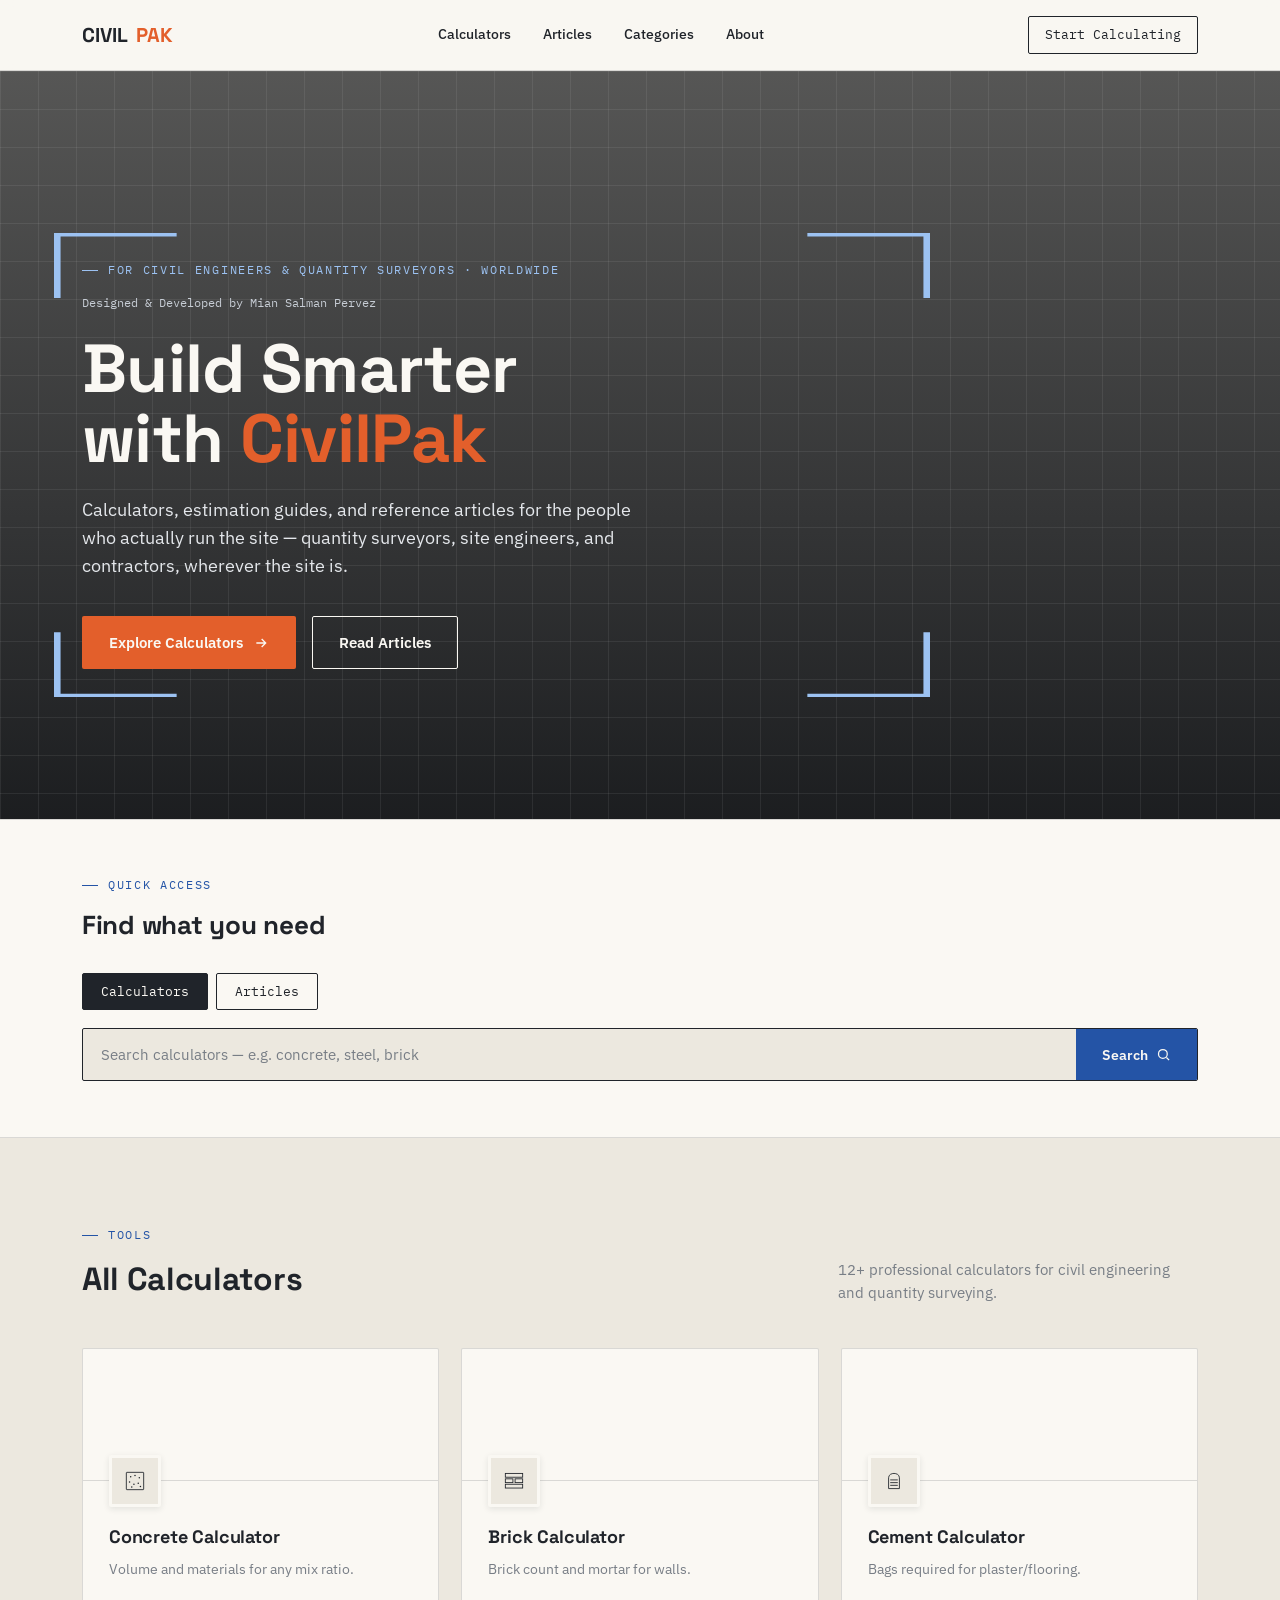
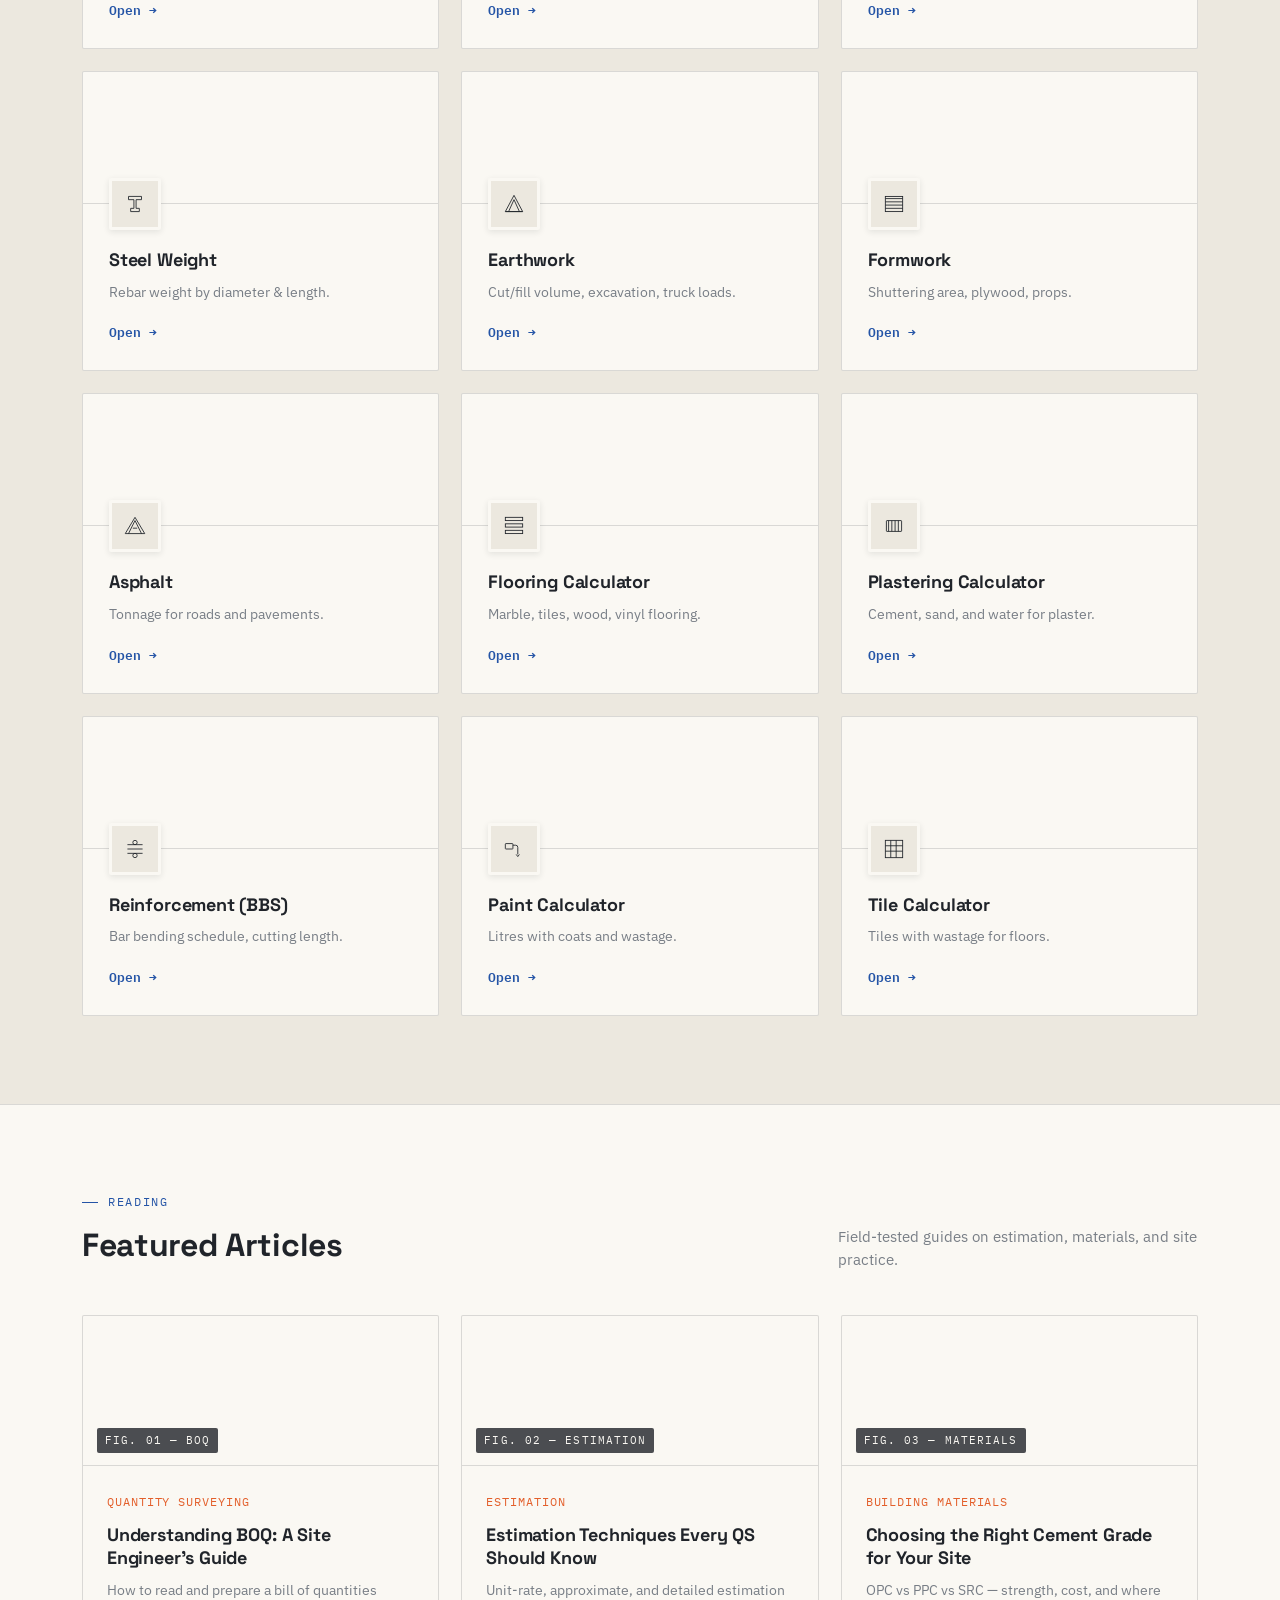
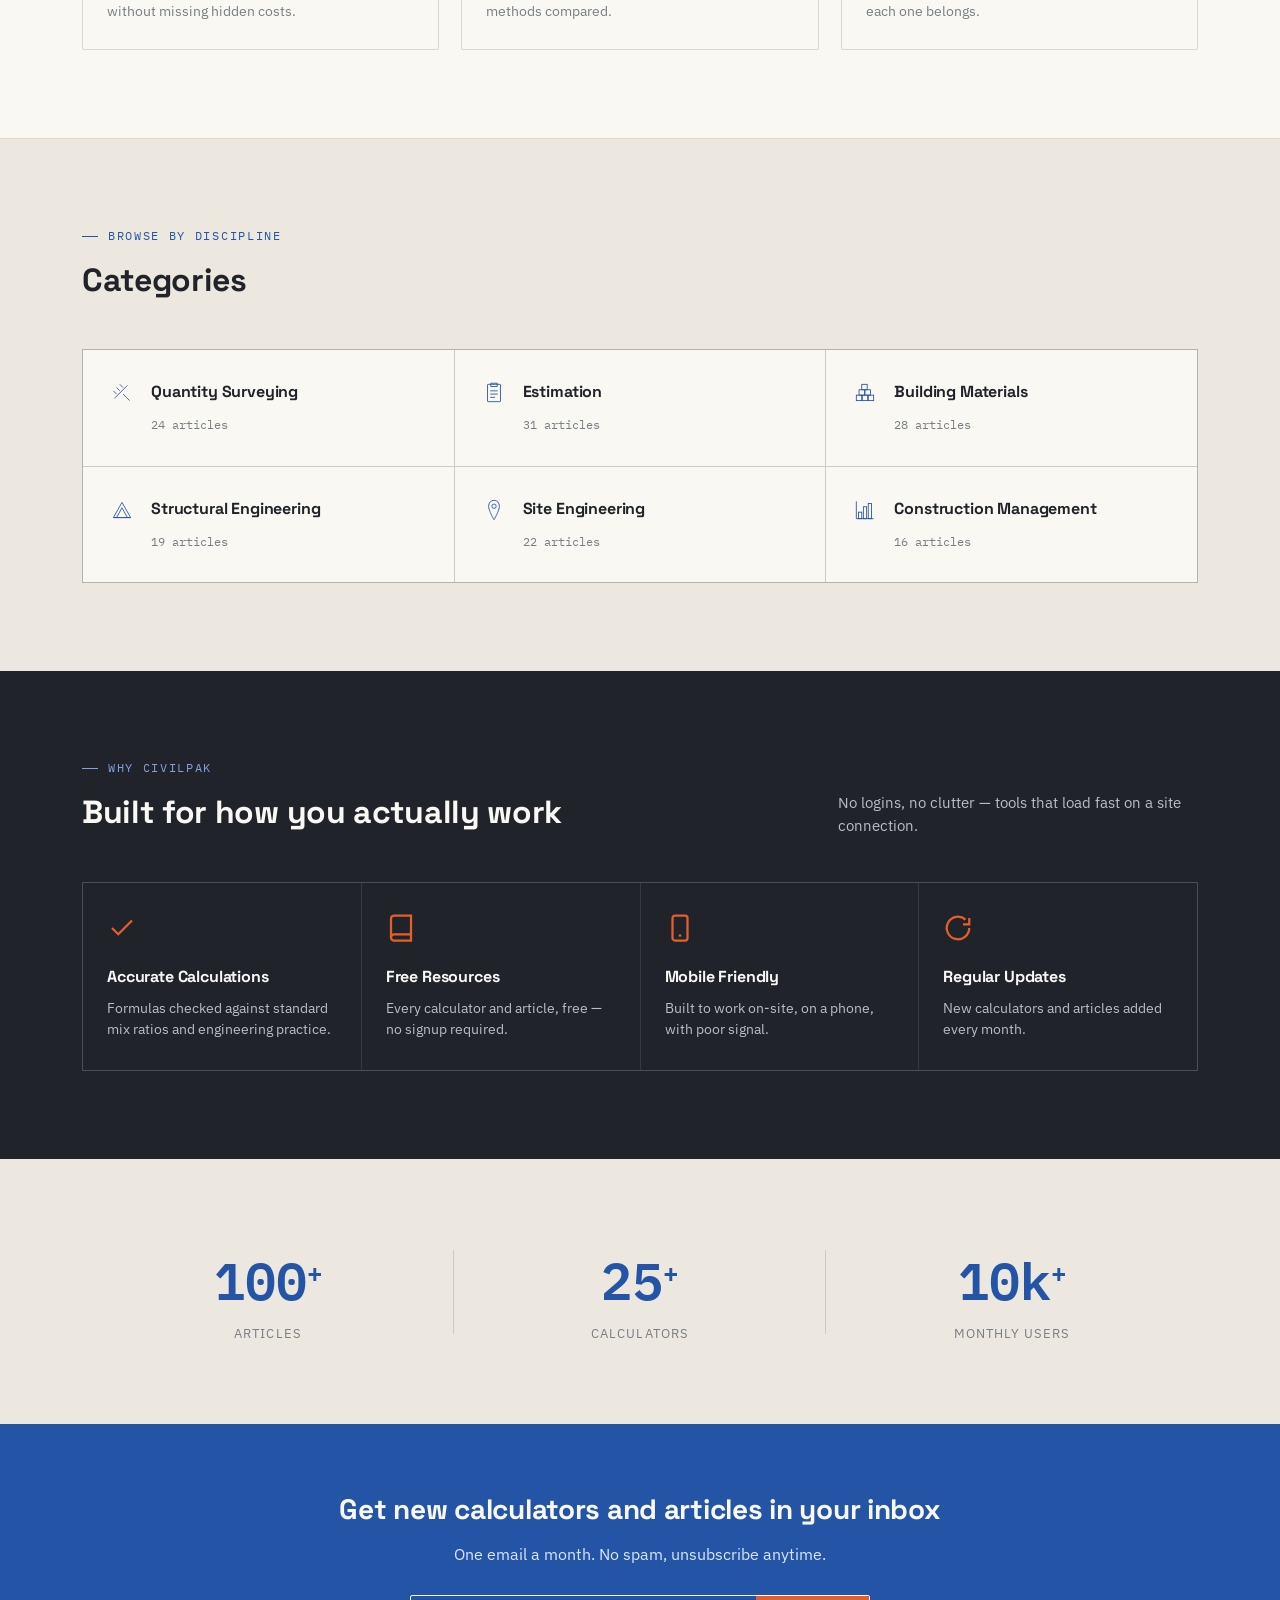
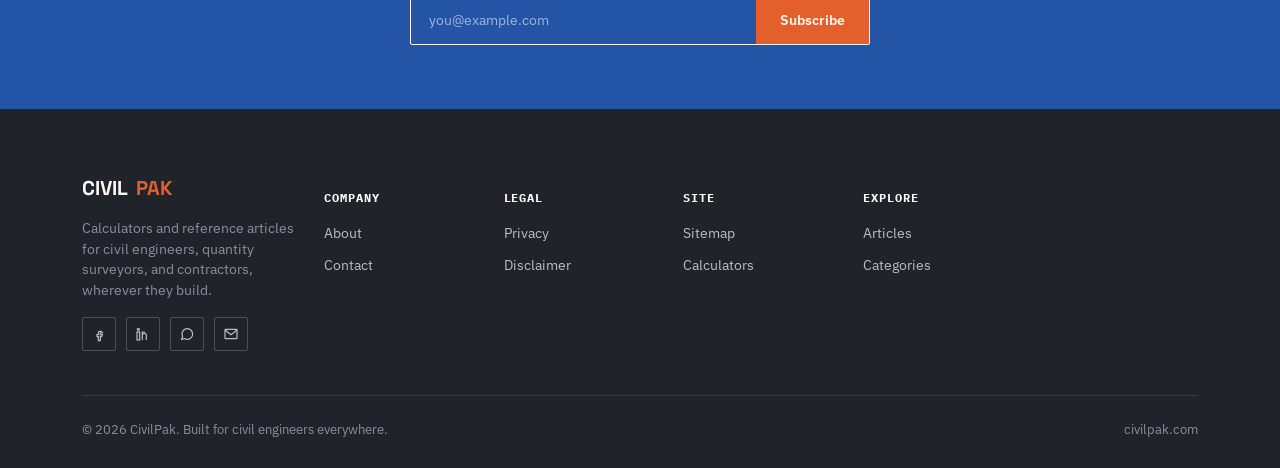
==== commit fe08794e: "Add files via upload" ====
--- a/index.html
+++ b/index.html
@@ -1,157 +1,1344 @@
 <!DOCTYPE html>
-<html lang="ur-PK">
+<html lang="en">
 <head>
 <meta charset="UTF-8">
 <meta name="viewport" content="width=device-width, initial-scale=1.0">
-<title>CivilPak — Construction &amp; Home Improvement Tips</title>
-<meta name="description" content="Pakistan mein ghar banate, renovate karte aur maintain karte waqt kaam aane wali practical guidance — ek civil engineer ki taraf se.">
+<title>CivilPak — Build Smarter</title>
 <link rel="preconnect" href="https://fonts.googleapis.com">
-<link href="https://fonts.googleapis.com/css2?family=Archivo+Black&family=Inter:wght@400;500;600&family=JetBrains+Mono:wght@400;500&display=swap" rel="stylesheet">
-<link rel="stylesheet" href="style.css">
+<link rel="preconnect" href="https://fonts.gstatic.com" crossorigin>
+<link href="https://fonts.googleapis.com/css2?family=Space+Grotesk:wght@500;600;700&family=IBM+Plex+Sans:wght@400;500;600;700&family=IBM+Plex+Mono:wght@400;500;600&display=swap" rel="stylesheet">
+<style>
+  :root{
+    --concrete:#ECE8DF;
+    --chalk:#FAF8F3;
+    --graphite:#20242A;
+    --blueprint:#2454A6;
+    --blueprint-soft:#2454A61a;
+    --orange:#E35F2B;
+    --steel:#787E86;
+    --line:#20242A26;
+    --radius:2px;
+    --green:#2D7D46;
+    --green-soft:#2D7D461a;
+  }
+
+  *{ box-sizing:border-box; }
+  html{ scroll-behavior:smooth; }
+  body{
+    margin:0;
+    background:var(--concrete);
+    color:var(--graphite);
+    font-family:'IBM Plex Sans', sans-serif;
+    font-size:16px;
+    line-height:1.55;
+    -webkit-font-smoothing:antialiased;
+  }
+  h1,h2,h3{
+    font-family:'Space Grotesk', sans-serif;
+    margin:0;
+    letter-spacing:-0.01em;
+  }
+  p{ margin:0; }
+  a{ color:inherit; text-decoration:none; }
+  ul{ margin:0; padding:0; list-style:none; }
+  button{ font-family:inherit; cursor:pointer; }
+  input{ font-family:inherit; }
+
+  .eyebrow{
+    font-family:'IBM Plex Mono', monospace;
+    font-size:12px;
+    letter-spacing:.14em;
+    text-transform:uppercase;
+    color:var(--blueprint);
+    display:flex;
+    align-items:center;
+    gap:10px;
+  }
+  .eyebrow::before{
+    content:"";
+    width:16px;
+    height:1px;
+    background:var(--blueprint);
+    display:inline-block;
+  }
+
+  .wrap{
+    max-width:1180px;
+    margin:0 auto;
+    padding:0 32px;
+  }
+
+  .grid-bg{
+    background-image:
+      linear-gradient(var(--line) 1px, transparent 1px),
+      linear-gradient(90deg, var(--line) 1px, transparent 1px);
+    background-size:38px 38px;
+  }
+
+  .nav{
+    position:sticky; top:0; z-index:50;
+    background:rgba(250,248,243,.92);
+    backdrop-filter:blur(6px);
+    border-bottom:1px solid var(--line);
+  }
+  .nav-inner{
+    max-width:1180px; margin:0 auto; padding:16px 32px;
+    display:flex; align-items:center; justify-content:space-between;
+  }
+  .logo{
+    font-family:'Space Grotesk', sans-serif;
+    font-weight:700; font-size:20px;
+    display:flex; align-items:center; gap:8px;
+  }
+  .logo .dot{ color:var(--orange); }
+  .nav-links{ display:flex; gap:32px; font-size:14px; font-weight:500; }
+  .nav-links a{ position:relative; }
+  .nav-links a:hover{ color:var(--blueprint); }
+  .nav-cta{
+    font-family:'IBM Plex Mono', monospace;
+    font-size:13px;
+    border:1px solid var(--graphite);
+    padding:8px 16px;
+    border-radius:var(--radius);
+  }
+  .nav-cta:hover{ background:var(--graphite); color:var(--chalk); }
+
+  .hero{
+    position:relative;
+    padding:190px 0 150px;
+    overflow:hidden;
+    color:var(--chalk);
+  }
+  .hero-photo{
+    position:absolute; inset:0;
+    background-image:url('https://images.unsplash.com/photo-1723367194881-fe2e53534170?fm=jpg&q=80&w=2600&auto=format&fit=crop');
+    background-size:cover;
+    background-position:center 40%;
+  }
+  .hero-scrim{
+    position:absolute; inset:0;
+    background:linear-gradient(180deg, rgba(15,17,20,.68) 0%, rgba(15,17,20,.82) 55%, rgba(15,17,20,.94) 100%);
+  }
+  .hero-grid{
+    position:absolute; inset:0;
+    background-image:
+      linear-gradient(rgba(255,255,255,.07) 1px, transparent 1px),
+      linear-gradient(90deg, rgba(255,255,255,.07) 1px, transparent 1px);
+    background-size:38px 38px;
+  }
+  .hero .wrap{ position:relative; z-index:2; }
+  .hero-frame{
+    position:relative;
+    max-width:820px;
+  }
+  .hero-frame svg.brackets{
+    position:absolute;
+    inset:-28px -28px -28px -28px;
+    width:calc(100% + 56px);
+    height:calc(100% + 56px);
+    pointer-events:none;
+  }
+  .brackets path{
+    stroke:#9CC2F2;
+    stroke-width:1.5;
+    fill:none;
+    stroke-dasharray:220;
+    stroke-dashoffset:220;
+    animation:draw 1.1s ease forwards .15s;
+  }
+  @keyframes draw{ to{ stroke-dashoffset:0; } }
+  .hero .eyebrow{ color:#9CC2F2; }
+  .hero .eyebrow::before{ background:#9CC2F2; }
+  .credit-line{
+    font-family:'IBM Plex Mono', monospace;
+    font-size:12px;
+    color:#C7CDD5;
+    margin-top:14px;
+  }
+  .hero h1{
+    font-size:clamp(38px, 6vw, 68px);
+    font-weight:700;
+    line-height:1.03;
+    margin:22px 0 22px;
+    color:var(--chalk);
+  }
+  .hero h1 .accent{ color:var(--orange); }
+  .hero p.sub{
+    font-size:18px;
+    color:#E4E7EB;
+    max-width:560px;
+    margin-bottom:36px;
+  }
+  .cta-row{ display:flex; gap:16px; flex-wrap:wrap; }
+  .btn{
+    font-weight:600;
+    font-size:15px;
+    padding:14px 26px;
+    border-radius:var(--radius);
+    display:inline-flex; align-items:center; gap:10px;
+    border:1px solid transparent;
+    transition:transform .15s ease, box-shadow .15s ease;
+  }
+  .btn:hover{ transform:translateY(-2px); }
+  .btn-primary{ background:var(--orange); color:var(--chalk); }
+  .btn-primary:hover{ box-shadow:0 6px 0 0 #00000040; }
+  .btn-secondary{ background:transparent; color:var(--chalk); border:1px solid var(--chalk); }
+  .btn-secondary:hover{ background:var(--chalk); color:var(--graphite); }
+
+  .search{
+    background:var(--chalk);
+    border-top:1px solid var(--line);
+    border-bottom:1px solid var(--line);
+    padding:56px 0;
+  }
+  .search-head{ display:flex; align-items:baseline; justify-content:space-between; margin-bottom:28px; flex-wrap:wrap; gap:12px; }
+  .search-head h2{ font-size:26px; }
+  .tabs{ display:flex; gap:8px; margin-bottom:18px; }
+  .tab{
+    font-family:'IBM Plex Mono', monospace;
+    font-size:13px;
+    padding:9px 18px;
+    border:1px solid var(--graphite);
+    border-radius:var(--radius);
+    background:transparent;
+    color:var(--graphite);
+  }
+  .tab[aria-selected="true"]{ background:var(--graphite); color:var(--chalk); }
+  .search-box{
+    display:flex;
+    border:1.5px solid var(--graphite);
+    border-radius:var(--radius);
+    overflow:hidden;
+    background:var(--concrete);
+  }
+  .search-box input{
+    flex:1; border:none; background:transparent; padding:16px 18px;
+    font-size:15px; color:var(--graphite); outline:none;
+  }
+  .search-box input::placeholder{ color:var(--steel); }
+  .search-box button{
+    border:none; background:var(--blueprint); color:var(--chalk);
+    padding:0 26px; font-weight:600; font-size:14px;
+    display:flex; align-items:center; gap:8px;
+  }
+  .search-box button:hover{ background:#1c407f; }
+
+  .section{ padding:88px 0; }
+  .section-head{
+    display:flex; justify-content:space-between; align-items:flex-end;
+    margin-bottom:44px; flex-wrap:wrap; gap:16px;
+  }
+  .section-head h2{ font-size:32px; margin-top:10px; }
+  .section-head .desc{ color:var(--steel); font-size:15px; max-width:360px; }
+
+  .calc-grid{
+    display:grid;
+    grid-template-columns:repeat(3, 1fr);
+    gap:22px;
+  }
+  .calc-card{
+    background:var(--chalk);
+    border:1px solid var(--line);
+    border-radius:var(--radius);
+    overflow:hidden;
+    transition:transform .18s ease, border-color .18s ease;
+    opacity:0; transform:translateY(16px);
+  }
+  .calc-card.in-view{ opacity:1; transform:translateY(0); transition:opacity .5s ease, transform .5s ease; }
+  .calc-card:hover{ transform:translateY(-4px); border-color:var(--blueprint); }
+  .calc-photo{
+    height:132px;
+    background-size:cover;
+    background-position:center;
+    border-bottom:1px solid var(--line);
+  }
+  .calc-body{ padding:0 26px 26px; }
+  .calc-icon{
+    width:52px; height:52px;
+    border-radius:var(--radius);
+    display:flex; align-items:center; justify-content:center;
+    margin-top:-26px;
+    margin-bottom:16px;
+    background:var(--concrete);
+    border:3px solid var(--chalk);
+    box-shadow:0 2px 6px #20242a1a;
+  }
+  .calc-icon svg{ width:26px; height:26px; stroke:var(--graphite); }
+  .calc-card h3{ font-size:18px; margin-bottom:8px; }
+  .calc-card p{ font-size:14px; color:var(--steel); margin-bottom:16px; }
+  .calc-link{
+    font-family:'IBM Plex Mono', monospace;
+    font-size:12.5px; color:var(--blueprint); font-weight:600;
+    display:inline-flex; align-items:center; gap:6px;
+    cursor:pointer;
+    border:none;
+    background:none;
+    padding:0;
+  }
+  .calc-card:hover .calc-link{ text-decoration:underline; }
+
+  .modal-overlay {
+    display:none;
+    position:fixed;
+    inset:0;
+    background:rgba(0,0,0,.7);
+    z-index:1000;
+    align-items:center;
+    justify-content:center;
+    padding:20px;
+    backdrop-filter:blur(4px);
+  }
+  .modal-overlay.active{ display:flex; }
+  .modal {
+    background:var(--chalk);
+    max-width:600px;
+    width:100%;
+    border-radius:var(--radius);
+    padding:40px 36px;
+    max-height:90vh;
+    overflow-y:auto;
+    border:1px solid var(--line);
+    position:relative;
+    animation:modalIn .3s ease;
+  }
+  @keyframes modalIn {
+    from{ opacity:0; transform:scale(.96) translateY(12px); }
+    to{ opacity:1; transform:scale(1) translateY(0); }
+  }
+  .modal-close {
+    position:absolute;
+    top:16px; right:20px;
+    font-size:28px;
+    background:none;
+    border:none;
+    color:var(--steel);
+    cursor:pointer;
+    line-height:1;
+  }
+  .modal-close:hover{ color:var(--graphite); }
+  .modal h2{ font-size:26px; margin-bottom:8px; }
+  .modal .subtitle{ color:var(--steel); font-size:14px; margin-bottom:24px; }
+  .form-group{ margin-bottom:18px; }
+  .form-group label{ display:block; font-weight:600; font-size:14px; margin-bottom:5px; }
+  .form-group input, .form-group select{
+    width:100%;
+    padding:12px 14px;
+    border:1.5px solid var(--line);
+    border-radius:var(--radius);
+    font-size:15px;
+    background:var(--concrete);
+    transition:border .15s;
+  }
+  .form-group input:focus, .form-group select:focus{
+    outline:none;
+    border-color:var(--blueprint);
+  }
+  .result-box{
+    background:var(--blueprint-soft);
+    padding:20px 22px;
+    border-radius:var(--radius);
+    margin-top:20px;
+    border-left:4px solid var(--blueprint);
+  }
+  .result-box h4{
+    font-size:13px;
+    text-transform:uppercase;
+    letter-spacing:.06em;
+    color:var(--steel);
+    margin-bottom:8px;
+  }
+  .result-box .value{
+    font-family:'IBM Plex Mono', monospace;
+    font-size:28px;
+    font-weight:600;
+    color:var(--graphite);
+  }
+  .result-box .value small{
+    font-size:16px;
+    font-weight:400;
+    color:var(--steel);
+    margin-left:8px;
+  }
+  .result-detail{
+    display:grid;
+    grid-template-columns:1fr 1fr;
+    gap:8px;
+    margin-top:10px;
+    font-size:14px;
+  }
+  .result-detail span{ color:var(--steel); }
+  .result-detail strong{ color:var(--graphite); }
+  .btn-calc{
+    background:var(--blueprint);
+    color:var(--chalk);
+    border:none;
+    padding:14px 28px;
+    font-weight:600;
+    font-size:15px;
+    border-radius:var(--radius);
+    width:100%;
+    transition:background .15s;
+  }
+  .btn-calc:hover{ background:#1c407f; }
+
+  .article-grid{
+    display:grid;
+    grid-template-columns:repeat(3, 1fr);
+    gap:22px;
+  }
+  .article-card{
+    background:var(--chalk);
+    border:1px solid var(--line);
+    border-radius:var(--radius);
+    overflow:hidden;
+    opacity:0; transform:translateY(16px);
+  }
+  .article-card.in-view{ opacity:1; transform:translateY(0); transition:opacity .5s ease, transform .5s ease; }
+  .article-thumb{
+    height:150px;
+    background-size:cover;
+    background-position:center;
+    border-bottom:1px solid var(--line);
+    display:flex; align-items:flex-end;
+    padding:12px 14px;
+  }
+  .article-thumb .tag{
+    font-family:'IBM Plex Mono', monospace;
+    font-size:11px; letter-spacing:.1em; color:var(--chalk);
+    background:#20242acc;
+    padding:4px 8px;
+    border-radius:var(--radius);
+  }
+  .article-body{ padding:22px 24px 26px; }
+  .article-body .cat{
+    font-family:'IBM Plex Mono', monospace;
+    font-size:11.5px; color:var(--orange); text-transform:uppercase; letter-spacing:.08em;
+  }
+  .article-body h3{ font-size:18px; margin:10px 0 10px; line-height:1.3; }
+  .article-body p{ font-size:14px; color:var(--steel); }
+
+  .cat-grid{
+    display:grid;
+    grid-template-columns:repeat(3, 1fr);
+    gap:1px;
+    background:var(--line);
+    border:1px solid var(--line);
+  }
+  .cat-item{
+    background:var(--chalk);
+    padding:30px 26px;
+    display:flex; gap:16px; align-items:flex-start;
+    transition:background .15s ease;
+  }
+  .cat-item:hover{ background:var(--concrete); }
+  .cat-icon svg{ width:26px; height:26px; stroke:var(--blueprint); flex-shrink:0; }
+  .cat-item h3{ font-size:16px; margin-bottom:6px; }
+  .cat-item .count{
+    font-family:'IBM Plex Mono', monospace;
+    font-size:12px; color:var(--steel);
+  }
+
+  .why{ background:var(--graphite); color:var(--chalk); }
+  .why .eyebrow{ color:#7FA3E0; }
+  .why .eyebrow::before{ background:#7FA3E0; }
+  .why .section-head h2{ color:var(--chalk); }
+  .why .section-head .desc{ color:#B9BEC6; }
+  .why-grid{
+    display:grid; grid-template-columns:repeat(4, 1fr); gap:1px;
+    background:#ffffff1a; border:1px solid #ffffff1a;
+  }
+  .why-item{ background:var(--graphite); padding:30px 24px; }
+  .why-item svg{ width:30px; height:30px; stroke:var(--orange); margin-bottom:16px; }
+  .why-item h3{ font-size:16px; margin-bottom:8px; }
+  .why-item p{ font-size:13.5px; color:#B9BEC6; }
+
+  .stats{ padding:80px 0; }
+  .stats-grid{
+    display:grid; grid-template-columns:repeat(3, 1fr);
+    gap:0;
+  }
+  .stat{
+    text-align:center; padding:0 20px; position:relative;
+  }
+  .stat:not(:last-child)::after{
+    content:""; position:absolute; right:0; top:10%; bottom:10%; width:1px;
+    background:var(--line);
+  }
+  .stat .num{
+    font-family:'IBM Plex Mono', monospace;
+    font-weight:600;
+    font-size:clamp(34px, 5vw, 52px);
+    color:var(--blueprint);
+    display:block;
+  }
+  .stat .num sup{ font-size:.5em; top:-.6em; }
+  .stat .label{
+    margin-top:8px;
+    font-size:13px;
+    letter-spacing:.08em;
+    text-transform:uppercase;
+    color:var(--steel);
+  }
+
+  .newsletter{
+    background:var(--blueprint);
+    color:var(--chalk);
+    padding:64px 0;
+    text-align:center;
+  }
+  .newsletter h2{ font-size:28px; margin-bottom:10px; }
+  .newsletter p{ color:#DCE6F7; margin-bottom:28px; }
+  .news-form{
+    display:flex; max-width:460px; margin:0 auto;
+    border:1.5px solid var(--chalk);
+    border-radius:var(--radius);
+    overflow:hidden;
+  }
+  .news-form input{
+    flex:1; border:none; background:transparent; color:var(--chalk);
+    padding:15px 18px; font-size:14px; outline:none;
+  }
+  .news-form input::placeholder{ color:#DCE6F7aa; }
+  .news-form button{
+    border:none; background:var(--orange); color:var(--chalk);
+    font-weight:600; padding:0 24px; font-size:14px;
+  }
+
+  .footer{ background:var(--graphite); color:#B9BEC6; padding:64px 0 28px; }
+  .footer-top{
+    display:grid; grid-template-columns:1.4fr repeat(5, 1fr);
+    gap:24px; padding-bottom:44px; border-bottom:1px solid #ffffff1a;
+  }
+  .footer-brand .logo{ color:var(--chalk); }
+  .footer-brand p{ font-size:13.5px; margin-top:14px; max-width:240px; color:#8A8F98; }
+  .footer-col h4{
+    font-family:'IBM Plex Mono', monospace;
+    font-size:12px; text-transform:uppercase; letter-spacing:.08em;
+    color:var(--chalk); margin-bottom:16px;
+  }
+  .footer-col a{ display:block; font-size:14px; margin-bottom:10px; color:#B9BEC6; }
+  .footer-col a:hover{ color:var(--chalk); }
+  .social-row{ display:flex; gap:10px; margin-top:16px; }
+  .social-row a{
+    width:34px; height:34px; border:1px solid #ffffff33; border-radius:var(--radius);
+    display:flex; align-items:center; justify-content:center;
+  }
+  .social-row a:hover{ border-color:var(--orange); color:var(--orange); }
+  .social-row svg{ width:16px; height:16px; stroke:currentColor; }
+  .footer-bottom{
+    display:flex; justify-content:space-between; padding-top:24px;
+    font-size:12.5px; color:#8A8F98; flex-wrap:wrap; gap:10px;
+  }
+
+  @media (max-width:860px){
+    .nav-links{ display:none; }
+    .calc-grid, .article-grid, .cat-grid, .why-grid, .stats-grid{ grid-template-columns:repeat(2, 1fr); }
+    .footer-top{ grid-template-columns:repeat(2, 1fr); }
+  }
+  @media (max-width:560px){
+    .wrap{ padding:0 20px; }
+    .calc-grid, .article-grid, .cat-grid, .why-grid, .stats-grid{ grid-template-columns:1fr; }
+    .stat:not(:last-child)::after{ display:none; }
+    .footer-top{ grid-template-columns:1fr; }
+    .cta-row{ flex-direction:column; }
+    .btn{ justify-content:center; }
+    .modal{ padding:28px 20px; }
+    .result-detail{ grid-template-columns:1fr; }
+  }
+
+  @media (prefers-reduced-motion: reduce){
+    html{ scroll-behavior:auto; }
+    .brackets path{ animation:none; stroke-dashoffset:0; }
+    .calc-card, .article-card{ opacity:1; transform:none; transition:none; }
+    .btn:hover{ transform:none; }
+  }
+</style>
 </head>
 <body>
 
-<header class="site">
+<nav class="nav">
+  <div class="nav-inner">
+    <div class="logo">CIVIL<span class="dot">PAK</span></div>
+    <div class="nav-links">
+      <a href="#calculators">Calculators</a>
+      <a href="#articles">Articles</a>
+      <a href="#categories">Categories</a>
+      <a href="#why">About</a>
+    </div>
+    <a href="#calculators" class="nav-cta">Start Calculating</a>
+  </div>
+</nav>
+
+<!-- HERO -->
+<header class="hero">
+  <div class="hero-photo"></div>
+  <div class="hero-scrim"></div>
+  <div class="hero-grid"></div>
   <div class="wrap">
-    <a href="index.html" class="brand">
-      <svg class="logo-mark" width="38" height="38" viewBox="0 0 38 38" xmlns="http://www.w3.org/2000/svg" role="img" aria-label="CivilPak logo">
-        <rect x="1" y="1" width="36" height="36" fill="#0A0B0D" stroke="#34373B" stroke-width="1"/>
-        <path d="M6 6 L6 3 L9 3" fill="none" stroke="#7FA7BD" stroke-width="1.3"/>
-        <path d="M32 6 L35 6 L35 3" fill="none" stroke="#7FA7BD" stroke-width="1.3"/>
-        <path d="M6 32 L6 35 L9 35" fill="none" stroke="#7FA7BD" stroke-width="1.3"/>
-        <path d="M32 32 L35 32 L35 35" fill="none" stroke="#7FA7BD" stroke-width="1.3"/>
-        <path d="M10 25 L19 10 L28 25" fill="none" stroke="#E3B34E" stroke-width="2" stroke-linejoin="round" stroke-linecap="round"/>
-        <line x1="19" y1="10" x2="19" y2="25" stroke="#E3B34E" stroke-width="1" opacity="0.55"/>
-        <circle cx="19" cy="10" r="2" fill="#E3B34E"/>
+    <div class="hero-frame">
+      <svg class="brackets" viewBox="0 0 100 100" preserveAspectRatio="none">
+        <path d="M0,14 L0,0 L14,0" />
+        <path d="M100,14 L100,0 L86,0" />
+        <path d="M0,86 L0,100 L14,100" />
+        <path d="M100,86 L100,100 L86,100" />
       </svg>
-      <span class="mark">CivilPak</span>
-      <span class="tag">Site Notes</span>
-    </a>
-    <nav class="site">
-      <ul>
-        <li><a href="#articles">Articles</a></li>
-        <li><a href="#why">Kyun Parhein</a></li>
-        <li><a href="#subscribe">Subscribe</a></li>
-      </ul>
-    </nav>
+      <span class="eyebrow">FOR CIVIL ENGINEERS &amp; QUANTITY SURVEYORS · WORLDWIDE</span>
+      <p class="credit-line">Designed &amp; Developed by Mian Salman Pervez</p>
+      <h1>Build Smarter<br>with <span class="accent">CivilPak</span></h1>
+      <p class="sub">Calculators, estimation guides, and reference articles for the people who actually run the site — quantity surveyors, site engineers, and contractors, wherever the site is.</p>
+      <div class="cta-row">
+        <a href="#calculators" class="btn btn-primary">
+          Explore Calculators
+          <svg width="16" height="16" viewBox="0 0 24 24" fill="none" stroke="currentColor" stroke-width="2"><path d="M5 12h14M13 6l6 6-6 6"/></svg>
+        </a>
+        <a href="#articles" class="btn btn-secondary">Read Articles</a>
+      </div>
+    </div>
   </div>
 </header>
 
-<section class="hero">
-  <div class="hero-illustration">
-    <img src="https://images.pexels.com/photos/106399/pexels-photo-106399.jpeg?auto=compress&cs=tinysrgb&w=1600" alt="" />
-  </div>
+<!-- SEARCH -->
+<section class="search">
   <div class="wrap">
-    <div class="sheet-frame">
-      <span class="eyebrow mono">Dwg. No. 001 — Site Guidance</span>
-      <h1>Ghar banane se pehle, <span class="accent">ye parh lein.</span></h1>
-      <p class="lede">Ek civil engineer ki taraf se — construction, renovation aur maintenance ki practical, ghalti-se-bachao guidance, jo Pakistan k weather aur materials ko dekh kar likhi gayi hai.</p>
-      <div class="cta-row">
-        <a href="#articles" class="btn primary">Latest Articles Parhein</a>
-        <a href="#subscribe" class="btn ghost">Free Updates Lein</a>
-      </div>
-      <div class="dim-line mono">SCALE: PRACTICAL — NOT THEORETICAL</div>
+    <div class="search-head">
+      <div>
+        <span class="eyebrow">QUICK ACCESS</span>
+        <h2 style="margin-top:10px;">Find what you need</h2>
+      </div>
+    </div>
+    <div class="tabs" role="tablist">
+      <button class="tab" id="tab-calc" aria-selected="true" onclick="switchTab('calc')">Calculators</button>
+      <button class="tab" id="tab-art" aria-selected="false" onclick="switchTab('art')">Articles</button>
+    </div>
+    <div class="search-box">
+      <input id="search-input" type="text" placeholder="Search calculators — e.g. concrete, steel, brick">
+      <button onclick="filterCalculators()">
+        Search
+        <svg width="15" height="15" viewBox="0 0 24 24" fill="none" stroke="currentColor" stroke-width="2"><circle cx="11" cy="11" r="7"/><path d="M21 21l-4.3-4.3"/></svg>
+      </button>
     </div>
   </div>
 </section>
 
-<section class="section" id="articles">
+<!-- CALCULATORS -->
+<section class="section" id="calculators">
   <div class="wrap">
     <div class="section-head">
       <div>
-        <span class="num mono">Sec. 01</span>
-        <h2>Latest Articles</h2>
-      </div>
-      <p>Har article field experience aur engineering principles pe based hai — koi generic advice nahi.</p>
-    </div>
-
-    <div class="grid">
-      <a href="article-barish-mein-zair-e-tameer-ghar.html" class="card">
-        <span class="cat">Construction</span>
-        <h3>Barish K Mausam Mein Zair-e-Tameer Ghar Ki Ehtiyat</h3>
-        <p>Naya ghar ban raha ho aur barish shuru ho jaye to site par kya ehtiyat karni chahiye — material se le kar structure tak.</p>
-        <span class="read">Poora Parhein →</span>
-      </a>
-
-      <a href="article-ghar-banane-ki-galtiyan.html" class="card">
-        <span class="cat">Construction</span>
-        <h3>Ghar Banate Waqt 10 Aam Galtiyan Jo Log Karte Hain</h3>
-        <p>Foundation se le kar finishing tak — wo ghaltiyan jo baad mein lakhon rupay ka nuksaan karti hain, aur unse kaise bachein.</p>
-        <span class="read">Poora Parhein →</span>
-      </a>
-
-      <a href="article-paint-types-pakistan.html" class="card">
-        <span class="cat">Paint &amp; Finishing</span>
-        <h3>Pakistani Weather K Liye Best Paint Types</h3>
-        <p>Karachi ki namee ho ya Punjab ki garmi — har region k hisaab se sahi paint choose karne ka tareeqa.</p>
-        <span class="read">Poora Parhein →</span>
-      </a>
-
-      <a href="article-budget-planning-1-kanal.html" class="card">
-        <span class="cat">Budget Planning</span>
-        <h3>1 Kanal Ghar Ka Budget Kaise Banayen</h3>
-        <p>Material, labor aur contingency — realistic budget banane ka step-by-step tareeqa jo overspending se bachaye.</p>
-        <span class="read">Poora Parhein →</span>
-      </a>
-
-      <a href="article-monsoon-checklist.html" class="card">
-        <span class="cat">Maintenance</span>
-        <h3>Monsoon Se Pehle Ghar Ki 8 Checks</h3>
-        <p>Roof leakage se le kar drainage tak — barsaat shuru hone se pehle ye checklist zaroor complete karein.</p>
-        <span class="read">Poora Parhein →</span>
-      </a>
+        <span class="eyebrow">TOOLS</span>
+        <h2>All Calculators</h2>
+      </div>
+      <p class="desc">12+ professional calculators for civil engineering and quantity surveying.</p>
+    </div>
+    <div class="calc-grid" id="calcGrid">
+
+      <!-- 1. Concrete -->
+      <div class="calc-card" data-calc="concrete">
+        <div class="calc-photo" style="background-image:url('https://images.unsplash.com/photo-1531834685032-c34bf0d84c77?fm=jpg&q=70&w=1200&auto=format&fit=crop');"></div>
+        <div class="calc-body">
+          <div class="calc-icon"><svg viewBox="0 0 48 48" fill="none" stroke-width="1.6"><rect x="8" y="8" width="32" height="32" rx="1"/><circle cx="16" cy="16" r="1.4" fill="currentColor" stroke="none"/><circle cx="24" cy="14" r="1.4" fill="currentColor" stroke="none"/><circle cx="32" cy="18" r="1.4" fill="currentColor" stroke="none"/><circle cx="14" cy="26" r="1.4" fill="currentColor" stroke="none"/><circle cx="22" cy="30" r="1.4" fill="currentColor" stroke="none"/><circle cx="30" cy="28" r="1.4" fill="currentColor" stroke="none"/><circle cx="34" cy="34" r="1.4" fill="currentColor" stroke="none"/><circle cx="18" cy="35" r="1.4" fill="currentColor" stroke="none"/></svg></div>
+          <h3>Concrete Calculator</h3>
+          <p>Volume and materials for any mix ratio.</p>
+          <button class="calc-link" onclick="openCalculator('concrete')">Open →</button>
+        </div>
+      </div>
+
+      <!-- 2. Brick -->
+      <div class="calc-card" data-calc="brick">
+        <div class="calc-photo" style="background-image:url('https://images.unsplash.com/photo-1704005445445-2747074be8ac?fm=jpg&q=70&w=1200&auto=format&fit=crop');"></div>
+        <div class="calc-body">
+          <div class="calc-icon"><svg viewBox="0 0 48 48" fill="none" stroke-width="1.6"><rect x="8" y="10" width="32" height="7"/><rect x="8" y="20" width="14" height="7"/><rect x="26" y="20" width="14" height="7"/><rect x="8" y="30" width="32" height="7"/></svg></div>
+          <h3>Brick Calculator</h3>
+          <p>Brick count and mortar for walls.</p>
+          <button class="calc-link" onclick="openCalculator('brick')">Open →</button>
+        </div>
+      </div>
+
+      <!-- 3. Cement -->
+      <div class="calc-card" data-calc="cement">
+        <div class="calc-photo" style="background-image:url('https://images.unsplash.com/photo-1575722290270-626b0208df99?fm=jpg&q=70&w=1200&auto=format&fit=crop');"></div>
+        <div class="calc-body">
+          <div class="calc-icon"><svg viewBox="0 0 48 48" fill="none" stroke-width="1.6"><path d="M14 18 L14 38 L34 38 L34 18 C34 12 28 10 24 10 C20 10 14 12 14 18Z"/><path d="M17 22h14M17 27h14M17 32h14"/></svg></div>
+          <h3>Cement Calculator</h3>
+          <p>Bags required for plaster/flooring.</p>
+          <button class="calc-link" onclick="openCalculator('cement')">Open →</button>
+        </div>
+      </div>
+
+      <!-- 4. Steel -->
+      <div class="calc-card" data-calc="steel">
+        <div class="calc-photo" style="background-image:url('https://images.unsplash.com/photo-1763771420303-0f11ccf613d1?fm=jpg&q=70&w=1200&auto=format&fit=crop');"></div>
+        <div class="calc-body">
+          <div class="calc-icon"><svg viewBox="0 0 48 48" fill="none" stroke-width="1.6"><path d="M12 10h24v6H26v16h6v6H16v-6h6V16H12z"/></svg></div>
+          <h3>Steel Weight</h3>
+          <p>Rebar weight by diameter & length.</p>
+          <button class="calc-link" onclick="openCalculator('steel')">Open →</button>
+        </div>
+      </div>
+
+      <!-- 5. Earthwork -->
+      <div class="calc-card" data-calc="earthwork">
+        <div class="calc-photo" style="background-image:url('https://images.unsplash.com/photo-1581094794329-c8112a89af12?fm=jpg&q=70&w=1200&auto=format&fit=crop');"></div>
+        <div class="calc-body">
+          <div class="calc-icon"><svg viewBox="0 0 48 48" fill="none" stroke-width="1.6"><path d="M8 38 L24 8 L40 38 Z"/><path d="M14 38 L24 16 L34 38"/><path d="M8 38h32"/></svg></div>
+          <h3>Earthwork</h3>
+          <p>Cut/fill volume, excavation, truck loads.</p>
+          <button class="calc-link" onclick="openCalculator('earthwork')">Open →</button>
+        </div>
+      </div>
+
+      <!-- 6. Formwork -->
+      <div class="calc-card" data-calc="formwork">
+        <div class="calc-photo" style="background-image:url('https://images.unsplash.com/photo-1541888946425-d81bb19240f5?fm=jpg&q=70&w=1200&auto=format&fit=crop');"></div>
+        <div class="calc-body">
+          <div class="calc-icon"><svg viewBox="0 0 48 48" fill="none" stroke-width="1.6"><rect x="8" y="10" width="32" height="28"/><path d="M8 14h32M8 20h32M8 26h32M8 32h32"/></svg></div>
+          <h3>Formwork</h3>
+          <p>Shuttering area, plywood, props.</p>
+          <button class="calc-link" onclick="openCalculator('formwork')">Open →</button>
+        </div>
+      </div>
+
+      <!-- 7. Asphalt -->
+      <div class="calc-card" data-calc="asphalt">
+        <div class="calc-photo" style="background-image:url('https://images.unsplash.com/photo-1580587771525-78b9dba3b914?fm=jpg&q=70&w=1200&auto=format&fit=crop');"></div>
+        <div class="calc-body">
+          <div class="calc-icon"><svg viewBox="0 0 48 48" fill="none" stroke-width="1.6"><path d="M6 38 L24 8 L42 38"/><path d="M12 38 L24 14 L36 38"/><path d="M6 38h36"/><path d="M20 28h8"/></svg></div>
+          <h3>Asphalt</h3>
+          <p>Tonnage for roads and pavements.</p>
+          <button class="calc-link" onclick="openCalculator('asphalt')">Open →</button>
+        </div>
+      </div>
+
+      <!-- 8. Flooring -->
+      <div class="calc-card" data-calc="flooring">
+        <div class="calc-photo" style="background-image:url('https://images.unsplash.com/photo-1558618666-fcd25c85f63d?fm=jpg&q=70&w=1200&auto=format&fit=crop');"></div>
+        <div class="calc-body">
+          <div class="calc-icon"><svg viewBox="0 0 48 48" fill="none" stroke-width="1.6"><rect x="8" y="8" width="32" height="6"/><rect x="8" y="20" width="32" height="6"/><rect x="8" y="32" width="32" height="6"/></svg></div>
+          <h3>Flooring Calculator</h3>
+          <p>Marble, tiles, wood, vinyl flooring.</p>
+          <button class="calc-link" onclick="openCalculator('flooring')">Open →</button>
+        </div>
+      </div>
+
+      <!-- 9. Plastering -->
+      <div class="calc-card" data-calc="plastering">
+        <div class="calc-photo" style="background-image:url('https://images.unsplash.com/photo-1581858727109-9b8786ae9445?fm=jpg&q=70&w=1200&auto=format&fit=crop');"></div>
+        <div class="calc-body">
+          <div class="calc-icon"><svg viewBox="0 0 48 48" fill="none" stroke-width="1.6"><rect x="10" y="14" width="28" height="20" rx="1"/><path d="M14 14v20M20 14v20M26 14v20M32 14v20"/></svg></div>
+          <h3>Plastering Calculator</h3>
+          <p>Cement, sand, and water for plaster.</p>
+          <button class="calc-link" onclick="openCalculator('plastering')">Open →</button>
+        </div>
+      </div>
+
+      <!-- 10. Reinforcement (BBS) -->
+      <div class="calc-card" data-calc="reinforcement">
+        <div class="calc-photo" style="background-image:url('https://images.unsplash.com/photo-1558618666-fcd25c85f63d?fm=jpg&q=70&w=1200&auto=format&fit=crop');"></div>
+        <div class="calc-body">
+          <div class="calc-icon"><svg viewBox="0 0 48 48" fill="none" stroke-width="1.6"><path d="M10 24 L38 24"/><path d="M10 16 L38 16"/><path d="M10 32 L38 32"/><circle cx="24" cy="12" r="4"/><circle cx="24" cy="36" r="4"/></svg></div>
+          <h3>Reinforcement (BBS)</h3>
+          <p>Bar bending schedule, cutting length.</p>
+          <button class="calc-link" onclick="openCalculator('reinforcement')">Open →</button>
+        </div>
+      </div>
+
+      <!-- 11. Paint -->
+      <div class="calc-card" data-calc="paint">
+        <div class="calc-photo" style="background-image:url('https://images.unsplash.com/photo-1675191863404-e1db618d6655?fm=jpg&q=70&w=1200&auto=format&fit=crop');"></div>
+        <div class="calc-body">
+          <div class="calc-icon"><svg viewBox="0 0 48 48" fill="none" stroke-width="1.6"><rect x="8" y="14" width="14" height="10" rx="1"/><path d="M22 17h5a4 4 0 0 1 4 4v13"/><path d="M28 34l3 4 3-4"/></svg></div>
+          <h3>Paint Calculator</h3>
+          <p>Litres with coats and wastage.</p>
+          <button class="calc-link" onclick="openCalculator('paint')">Open →</button>
+        </div>
+      </div>
+
+      <!-- 12. Tile -->
+      <div class="calc-card" data-calc="tile">
+        <div class="calc-photo" style="background-image:url('https://images.unsplash.com/photo-1523350165414-082d792c4bcc?fm=jpg&q=70&w=1200&auto=format&fit=crop');"></div>
+        <div class="calc-body">
+          <div class="calc-icon"><svg viewBox="0 0 48 48" fill="none" stroke-width="1.6"><rect x="8" y="8" width="32" height="32"/><path d="M8 18h32M8 28h32M18 8v32M28 8v32"/></svg></div>
+          <h3>Tile Calculator</h3>
+          <p>Tiles with wastage for floors.</p>
+          <button class="calc-link" onclick="openCalculator('tile')">Open →</button>
+        </div>
+      </div>
+
     </div>
   </div>
 </section>
 
-<section class="section alt" id="why">
+<!-- MODAL -->
+<div class="modal-overlay" id="calcModal">
+  <div class="modal">
+    <button class="modal-close" onclick="closeModal()">×</button>
+    <h2 id="modalTitle">Calculator</h2>
+    <p class="subtitle" id="modalSubtitle">Enter values to calculate</p>
+    <div id="modalContent"></div>
+    <button class="btn-calc" onclick="calculate()">Calculate Now</button>
+    <div class="result-box" id="resultBox" style="display:none;">
+      <h4>Results</h4>
+      <div class="value" id="resultValue">0 <small>units</small></div>
+      <div class="result-detail" id="resultDetail"></div>
+    </div>
+  </div>
+</div>
+
+<!-- ARTICLES -->
+<section class="section" id="articles" style="background:var(--chalk); border-top:1px solid var(--line); border-bottom:1px solid var(--line);">
   <div class="wrap">
     <div class="section-head">
-      <div>
-        <span class="num mono">Sec. 02</span>
-        <h2>Ye Site Kyun Alag Hai</h2>
-      </div>
-    </div>
-    <div class="strip">
-      <div class="item">
-        <span class="n mono">01</span>
-        <h4>Engineering Background</h4>
-        <p>Content BSc Civil Engineering aur site experience se aata hai, sirf internet copy-paste nahi.</p>
-      </div>
-      <div class="item">
-        <span class="n mono">02</span>
-        <h4>Pakistan-Specific</h4>
-        <p>Local materials, local weather aur local labor rates ko dekh kar advice di jati hai.</p>
-      </div>
-      <div class="item">
-        <span class="n mono">03</span>
-        <h4>No Fluff</h4>
-        <p>Har article ka ek clear, actionable maqsad hota hai — filler content nahi.</p>
+      <div><span class="eyebrow">READING</span><h2>Featured Articles</h2></div>
+      <p class="desc">Field-tested guides on estimation, materials, and site practice.</p>
+    </div>
+    <div class="article-grid">
+      <div class="article-card">
+        <div class="article-thumb" style="background-image:url('https://images.unsplash.com/photo-1721244654394-36a7bc2da288?fm=jpg&q=70&w=1200&auto=format&fit=crop');"><span class="tag">FIG. 01 — BOQ</span></div>
+        <div class="article-body"><span class="cat">Quantity Surveying</span><h3>Understanding BOQ: A Site Engineer's Guide</h3><p>How to read and prepare a bill of quantities without missing hidden costs.</p></div>
+      </div>
+      <div class="article-card">
+        <div class="article-thumb" style="background-image:url('https://images.unsplash.com/photo-1503387837-b154d5074bd2?fm=jpg&q=70&w=1200&auto=format&fit=crop');"><span class="tag">FIG. 02 — ESTIMATION</span></div>
+        <div class="article-body"><span class="cat">Estimation</span><h3>Estimation Techniques Every QS Should Know</h3><p>Unit-rate, approximate, and detailed estimation methods compared.</p></div>
+      </div>
+      <div class="article-card">
+        <div class="article-thumb" style="background-image:url('https://images.unsplash.com/photo-1560780552-ba54683cb263?fm=jpg&q=70&w=1200&auto=format&fit=crop');"><span class="tag">FIG. 03 — MATERIALS</span></div>
+        <div class="article-body"><span class="cat">Building Materials</span><h3>Choosing the Right Cement Grade for Your Site</h3><p>OPC vs PPC vs SRC — strength, cost, and where each one belongs.</p></div>
       </div>
     </div>
   </div>
 </section>
 
-<section class="cta-block" id="subscribe">
+<!-- CATEGORIES -->
+<section class="section" id="categories">
   <div class="wrap">
-    <h2>Naye articles seedha email mein payein</h2>
-    <p>Koi spam nahi — sirf tab email jab koi genuinely useful guide publish ho.</p>
-    <form class="subscribe-form" onsubmit="return false;">
-      <input type="email" placeholder="Aapka email address" aria-label="Email address" required>
-      <button type="submit" class="btn primary">Subscribe</button>
-    </form>
+    <div class="section-head"><div><span class="eyebrow">BROWSE BY DISCIPLINE</span><h2>Categories</h2></div></div>
+    <div class="cat-grid">
+      <div class="cat-item"><div class="cat-icon"><svg viewBox="0 0 48 48" fill="none" stroke-width="1.6"><path d="M10 34 L34 10 M14 14l6 6M20 8l6 6M8 20l6 6M26 26l6 6M32 32l6 6"/></svg></div><div><h3>Quantity Surveying</h3><span class="count">24 articles</span></div></div>
+      <div class="cat-item"><div class="cat-icon"><svg viewBox="0 0 48 48" fill="none" stroke-width="1.6"><rect x="12" y="8" width="24" height="32" rx="1"/><path d="M18 6h12v6H18z"/><path d="M17 20h14M17 26h14M17 32h9"/></svg></div><div><h3>Estimation</h3><span class="count">31 articles</span></div></div>
+      <div class="cat-item"><div class="cat-icon"><svg viewBox="0 0 48 48" fill="none" stroke-width="1.6"><rect x="8" y="28" width="10" height="10"/><rect x="19" y="28" width="10" height="10"/><rect x="30" y="28" width="10" height="10"/><rect x="13" y="18" width="10" height="10"/><rect x="24" y="18" width="10" height="10"/><rect x="18" y="8" width="10" height="10"/></svg></div><div><h3>Building Materials</h3><span class="count">28 articles</span></div></div>
+      <div class="cat-item"><div class="cat-icon"><svg viewBox="0 0 48 48" fill="none" stroke-width="1.6"><path d="M8 38 L24 10 L40 38 Z M14 38 L24 20 L34 38 M8 38h32"/></svg></div><div><h3>Structural Engineering</h3><span class="count">19 articles</span></div></div>
+      <div class="cat-item"><div class="cat-icon"><svg viewBox="0 0 48 48" fill="none" stroke-width="1.6"><path d="M24 6c-6 0-10 5-10 11 0 8 10 25 10 25s10-17 10-25c0-6-4-11-10-11z"/><circle cx="24" cy="17" r="4"/></svg></div><div><h3>Site Engineering</h3><span class="count">22 articles</span></div></div>
+      <div class="cat-item"><div class="cat-icon"><svg viewBox="0 0 48 48" fill="none" stroke-width="1.6"><path d="M8 40V8M8 40h32"/><rect x="12" y="28" width="6" height="12"/><rect x="21" y="18" width="6" height="22"/><rect x="30" y="12" width="6" height="28"/></svg></div><div><h3>Construction Management</h3><span class="count">16 articles</span></div></div>
+    </div>
   </div>
 </section>
 
-<footer class="site">
+<!-- WHY -->
+<section class="section why" id="why">
   <div class="wrap">
-    <div>
-      <div class="brand"><span class="mark" style="font-size:1.1rem;">CivilPak</span></div>
-      <p class="disclosure">Affiliate Disclosure: Kuch links par click kar k kharidari karne se humein bina extra cost k thora commission mil sakta hai. Ye site chalte rehne mein madad karta hai.</p>
-    </div>
-    <div class="mono" style="font-size:0.75rem;">© 2026 CivilPak</div>
+    <div class="section-head"><div><span class="eyebrow">WHY CIVILPAK</span><h2>Built for how you actually work</h2></div><p class="desc">No logins, no clutter — tools that load fast on a site connection.</p></div>
+    <div class="why-grid">
+      <div class="why-item"><svg viewBox="0 0 24 24" fill="none" stroke-width="1.8"><path d="M20 6L9 17l-5-5"/></svg><h3>Accurate Calculations</h3><p>Formulas checked against standard mix ratios and engineering practice.</p></div>
+      <div class="why-item"><svg viewBox="0 0 24 24" fill="none" stroke-width="1.8"><path d="M4 19.5A2.5 2.5 0 016.5 17H20"/><path d="M6.5 2H20v20H6.5A2.5 2.5 0 014 19.5v-15A2.5 2.5 0 016.5 2z"/></svg><h3>Free Resources</h3><p>Every calculator and article, free — no signup required.</p></div>
+      <div class="why-item"><svg viewBox="0 0 24 24" fill="none" stroke-width="1.8"><rect x="6" y="2" width="12" height="20" rx="2"/><path d="M11 18h2"/></svg><h3>Mobile Friendly</h3><p>Built to work on-site, on a phone, with poor signal.</p></div>
+      <div class="why-item"><svg viewBox="0 0 24 24" fill="none" stroke-width="1.8"><path d="M21 12a9 9 0 11-3-6.7"/><path d="M21 4v5h-5"/></svg><h3>Regular Updates</h3><p>New calculators and articles added every month.</p></div>
+    </div>
+  </div>
+</section>
+
+<!-- STATS -->
+<section class="stats">
+  <div class="wrap">
+    <div class="stats-grid">
+      <div class="stat"><span class="num">100<sup>+</sup></span><span class="label">Articles</span></div>
+      <div class="stat"><span class="num">25<sup>+</sup></span><span class="label">Calculators</span></div>
+      <div class="stat"><span class="num">10k<sup>+</sup></span><span class="label">Monthly Users</span></div>
+    </div>
+  </div>
+</section>
+
+<!-- NEWSLETTER -->
+<section class="newsletter">
+  <div class="wrap">
+    <h2>Get new calculators and articles in your inbox</h2>
+    <p>One email a month. No spam, unsubscribe anytime.</p>
+    <div class="news-form">
+      <input type="email" id="newsletterEmail" placeholder="you@example.com">
+      <button onclick="subscribeNewsletter()">Subscribe</button>
+    </div>
+  </div>
+</section>
+
+<!-- FOOTER -->
+<footer class="footer">
+  <div class="wrap">
+    <div class="footer-top">
+      <div class="footer-brand">
+        <div class="logo">CIVIL<span class="dot" style="color:var(--orange);">PAK</span></div>
+        <p>Calculators and reference articles for civil engineers, quantity surveyors, and contractors, wherever they build.</p>
+        <div class="social-row">
+          <a href="#" aria-label="Facebook"><svg viewBox="0 0 24 24" fill="none" stroke-width="1.8"><path d="M15 8h-2a2 2 0 00-2 2v3H9v3h2v6h3v-6h2l1-3h-3v-2a1 1 0 011-1h2z"/></svg></a>
+          <a href="#" aria-label="LinkedIn"><svg viewBox="0 0 24 24" fill="none" stroke-width="1.8"><rect x="3" y="9" width="4" height="12"/><circle cx="5" cy="5" r="1.5"/><path d="M11 21v-7a3 3 0 016 0v7M11 21v-12h4"/></svg></a>
+          <a href="#" aria-label="WhatsApp"><svg viewBox="0 0 24 24" fill="none" stroke-width="1.8"><path d="M4 20l1.4-4.2A8 8 0 1112 20a7.9 7.9 0 01-4-1.1z"/></svg></a>
+          <a href="#" aria-label="Email"><svg viewBox="0 0 24 24" fill="none" stroke-width="1.8"><rect x="3" y="5" width="18" height="14" rx="1"/><path d="M3 6l9 7 9-7"/></svg></a>
+        </div>
+      </div>
+      <div class="footer-col"><h4>Company</h4><a href="#">About</a><a href="#">Contact</a></div>
+      <div class="footer-col"><h4>Legal</h4><a href="#">Privacy</a><a href="#">Disclaimer</a></div>
+      <div class="footer-col"><h4>Site</h4><a href="#">Sitemap</a><a href="#calculators">Calculators</a></div>
+      <div class="footer-col"><h4>Explore</h4><a href="#articles">Articles</a><a href="#categories">Categories</a></div>
+    </div>
+    <div class="footer-bottom"><span>© 2026 CivilPak. Built for civil engineers everywhere.</span><span>civilpak.com</span></div>
   </div>
 </footer>
 
+<script>
+  // ============================================
+  // TAB SWITCHING
+  // ============================================
+  function switchTab(which){
+    const isCalc = which === 'calc';
+    document.getElementById('tab-calc').setAttribute('aria-selected', isCalc);
+    document.getElementById('tab-art').setAttribute('aria-selected', !isCalc);
+    document.getElementById('search-input').placeholder = isCalc
+      ? 'Search calculators — e.g. concrete, steel, brick'
+      : 'Search articles — e.g. estimation, formwork';
+  }
+
+  // ============================================
+  // CALCULATOR FILTER
+  // ============================================
+  function filterCalculators() {
+    const query = document.getElementById('search-input').value.toLowerCase().trim();
+    const cards = document.querySelectorAll('.calc-card');
+    let found = false;
+    cards.forEach(card => {
+      const text = card.textContent.toLowerCase();
+      const match = text.includes(query) || card.dataset.calc.includes(query);
+      card.style.display = match ? '' : 'none';
+      if (match) found = true;
+    });
+    const grid = document.getElementById('calcGrid');
+    let msg = grid.querySelector('.no-results');
+    if (!found && query) {
+      if (!msg) {
+        msg = document.createElement('p');
+        msg.className = 'no-results';
+        msg.style.cssText = 'grid-column:1/-1;text-align:center;padding:40px;color:var(--steel);font-size:15px;';
+        msg.textContent = 'No calculators found. Try a different search.';
+        grid.appendChild(msg);
+      }
+    } else if (msg) {
+      msg.remove();
+    }
+  }
+
+  // ============================================
+  // CALCULATOR ENGINE — 12 CALCULATORS
+  // ============================================
+  let currentCalculator = 'concrete';
+
+  const CALC_CONFIGS = {
+    concrete: {
+      title: 'Concrete Calculator',
+      subtitle: 'Calculate volume and materials for concrete works',
+      fields: `
+        <div class="form-group"><label>Length (m)</label><input type="number" id="concreteLength" value="5" step="0.1" min="0.1"></div>
+        <div class="form-group"><label>Width (m)</label><input type="number" id="concreteWidth" value="4" step="0.1" min="0.1"></div>
+        <div class="form-group"><label>Depth (m)</label><input type="number" id="concreteDepth" value="0.15" step="0.01" min="0.01"></div>
+        <div class="form-group"><label>Mix Ratio</label><select id="concreteMix"><option value="1:1.5:3">1:1.5:3 (M20)</option><option value="1:2:4" selected>1:2:4 (M15)</option><option value="1:3:6">1:3:6 (M10)</option></select></div>
+        <div class="form-group"><label>Bag Weight (kg)</label><input type="number" id="concreteBagWeight" value="50" step="1" min="1"></div>
+      `,
+      calculate: function() {
+        const l = +document.getElementById('concreteLength').value || 0;
+        const w = +document.getElementById('concreteWidth').value || 0;
+        const d = +document.getElementById('concreteDepth').value || 0;
+        const mix = document.getElementById('concreteMix').value;
+        const bag = +document.getElementById('concreteBagWeight').value || 50;
+        const vol = l*w*d;
+        const parts = mix.split(':').map(Number);
+        const total = parts.reduce((a,b)=>a+b,0);
+        const cR = parts[0]/total, sR = parts[1]/total, aR = parts[2]/total;
+        const cKg = vol*cR*1440, sKg = vol*sR*1500, aKg = vol*aR*1600;
+        return { value: vol, unit: 'm³', details: [
+          { label: 'Cement', value: `${cKg.toFixed(1)} kg (${Math.ceil(cKg/bag)} bags)` },
+          { label: 'Sand', value: `${sKg.toFixed(1)} kg` },
+          { label: 'Aggregate', value: `${aKg.toFixed(1)} kg` },
+          { label: 'Water (approx)', value: `${(vol*180).toFixed(0)} L` }
+        ]};
+      }
+    },
+    brick: {
+      title: 'Brick Calculator',
+      subtitle: 'Estimate bricks and mortar for walls',
+      fields: `
+        <div class="form-group"><label>Wall Length (m)</label><input type="number" id="brickLength" value="6" step="0.1" min="0.1"></div>
+        <div class="form-group"><label>Wall Height (m)</label><input type="number" id="brickHeight" value="3" step="0.1" min="0.1"></div>
+        <div class="form-group"><label>Wall Thickness</label><select id="brickThickness"><option value="0.5">Half-brick (4.5")</option><option value="1" selected>One-brick (9")</option><option value="1.5">One-and-a-half (13.5")</option></select></div>
+        <div class="form-group"><label>Brick Size</label><select id="brickSize"><option value="standard">Standard (230×110×75)</option><option value="modular">Modular (190×90×90)</option></select></div>
+      `,
+      calculate: function() {
+        const l = +document.getElementById('brickLength').value || 0;
+        const h = +document.getElementById('brickHeight').value || 0;
+        const t = +document.getElementById('brickThickness').value;
+        const size = document.getElementById('brickSize').value;
+        const area = l*h;
+        const bps = size === 'standard' ? (1000/240)*(1000/85) : (1000/200)*(1000/100);
+        const bricks = Math.ceil(area*bps*t);
+        return { value: bricks, unit: 'bricks', details: [
+          { label: 'Wall Area', value: `${area.toFixed(2)} m²` },
+          { label: 'Bricks/m²', value: `${bps.toFixed(0)}` },
+          { label: 'Mortar (approx)', value: `${(area*t*0.3*0.02).toFixed(3)} m³` }
+        ]};
+      }
+    },
+    cement: {
+      title: 'Cement Calculator',
+      subtitle: 'Calculate cement bags for your project',
+      fields: `
+        <div class="form-group"><label>Area (m²)</label><input type="number" id="cementArea" value="50" step="1" min="1"></div>
+        <div class="form-group"><label>Thickness (cm)</label><input type="number" id="cementThickness" value="5" step="0.5" min="0.5"></div>
+        <div class="form-group"><label>Mix Ratio</label><select id="cementMix"><option value="1:3">1:3 (Plaster)</option><option value="1:4" selected>1:4 (Flooring)</option><option value="1:6">1:6 (Lean mix)</option></select></div>
+        <div class="form-group"><label>Bag Weight (kg)</label><input type="number" id="cementBagWeight" value="50" step="1" min="1"></div>
+      `,
+      calculate: function() {
+        const area = +document.getElementById('cementArea').value || 0;
+        const thick = +document.getElementById('cementThickness').value || 0;
+        const mix = document.getElementById('cementMix').value;
+        const bag = +document.getElementById('cementBagWeight').value || 50;
+        const vol = area*(thick/100);
+        const parts = mix.split(':').map(Number);
+        const total = parts.reduce((a,b)=>a+b,0);
+        const dry = vol*1.54;
+        const cKg = dry*(parts[0]/total)*1440;
+        return { value: Math.ceil(cKg/bag), unit: 'bags', details: [
+          { label: 'Cement required', value: `${cKg.toFixed(1)} kg` },
+          { label: 'Sand required', value: `${(dry*(parts[1]/total)*1500).toFixed(1)} kg` },
+          { label: 'Wet volume', value: `${vol.toFixed(3)} m³` },
+          { label: 'Dry volume', value: `${dry.toFixed(3)} m³` }
+        ]};
+      }
+    },
+    steel: {
+      title: 'Steel Weight Calculator',
+      subtitle: 'Calculate rebar weight by diameter and length',
+      fields: `
+        <div class="form-group"><label>Bar Diameter</label><select id="steelDiameter"><option value="6">6mm</option><option value="8">8mm</option><option value="10" selected>10mm</option><option value="12">12mm</option><option value="16">16mm</option><option value="20">20mm</option><option value="25">25mm</option><option value="32">32mm</option></select></div>
+        <div class="form-group"><label>Length per Bar (m)</label><input type="number" id="steelLength" value="12" step="0.5" min="0.5"></div>
+        <div class="form-group"><label>Number of Bars</label><input type="number" id="steelQty" value="10" step="1" min="1"></div>
+      `,
+      calculate: function() {
+        const d = +document.getElementById('steelDiameter').value || 0;
+        const l = +document.getElementById('steelLength').value || 0;
+        const q = +document.getElementById('steelQty').value || 1;
+        const wpm = (d*d)/162;
+        const total = wpm*l*q;
+        return { value: total, unit: 'kg', details: [
+          { label: 'Weight per meter', value: `${wpm.toFixed(3)} kg/m` },
+          { label: 'Total length', value: `${(l*q).toFixed(1)} m` },
+          { label: 'Per bar weight', value: `${(l*wpm).toFixed(2)} kg` }
+        ]};
+      }
+    },
+    earthwork: {
+      title: 'Earthwork Calculator',
+      subtitle: 'Calculate cut/fill volume and excavation',
+      fields: `
+        <div class="form-group"><label>Length (m)</label><input type="number" id="earthLength" value="20" step="0.5" min="0.5"></div>
+        <div class="form-group"><label>Width (m)</label><input type="number" id="earthWidth" value="10" step="0.5" min="0.5"></div>
+        <div class="form-group"><label>Depth (m)</label><input type="number" id="earthDepth" value="1.5" step="0.1" min="0.1"></div>
+        <div class="form-group"><label>Slope</label><select id="earthSlope"><option value="0">Vertical</option><option value="1:1">1:1 (45°)</option><option value="1.5:1" selected>1.5:1 (34°)</option><option value="2:1">2:1 (27°)</option></select></div>
+        <div class="form-group"><label>Soil Type</label><select id="earthSoil"><option value="1.2">Loose (1.2)</option><option value="1.5" selected>Common (1.5)</option><option value="1.8">Dense (1.8)</option><option value="2.0">Rock (2.0)</option></select></div>
+      `,
+      calculate: function() {
+        const l = +document.getElementById('earthLength').value || 0;
+        const w = +document.getElementById('earthWidth').value || 0;
+        const d = +document.getElementById('earthDepth').value || 0;
+        const slope = document.getElementById('earthSlope').value;
+        const soil = +document.getElementById('earthSoil').value || 1.5;
+        let vol = l*w*d;
+        let slopeFactor = 0;
+        if (slope === '1:1') slopeFactor = 1;
+        else if (slope === '1.5:1') slopeFactor = 1.5;
+        else if (slope === '2:1') slopeFactor = 2;
+        if (slopeFactor > 0) {
+          const topL = l + 2*slopeFactor*d;
+          const topW = w + 2*slopeFactor*d;
+          vol = (d/6) * (l*w + topL*topW + 4*((l+topL)/2)*((w+topW)/2));
+        }
+        const weight = vol * soil * 1000;
+        return { value: vol, unit: 'm³', details: [
+          { label: 'Excavated Volume', value: `${vol.toFixed(2)} m³` },
+          { label: 'Weight', value: `${(weight/1000).toFixed(1)} tonnes` },
+          { label: 'Truck Loads (15T)', value: `${Math.ceil(weight/15000)}` },
+          { label: 'Soil Factor', value: `${soil}` }
+        ]};
+      }
+    },
+    formwork: {
+      title: 'Formwork Calculator',
+      subtitle: 'Calculate shuttering area, plywood, and props',
+      fields: `
+        <div class="form-group"><label>Slab Length (m)</label><input type="number" id="formLength" value="10" step="0.5" min="0.5"></div>
+        <div class="form-group"><label>Slab Width (m)</label><input type="number" id="formWidth" value="6" step="0.5" min="0.5"></div>
+        <div class="form-group"><label>Thickness (m)</label><input type="number" id="formThick" value="0.15" step="0.01" min="0.01"></div>
+        <div class="form-group"><label>Sides</label><select id="formSides"><option value="4" selected>4 Sides (Beam)</option><option value="2">2 Sides (Slab edge)</option></select></div>
+        <div class="form-group"><label>Plywood Size</label><select id="formPlywood"><option value="1.22x2.44">4×8 ft (1.22×2.44m)</option><option value="1.22x1.83">4×6 ft (1.22×1.83m)</option></select></div>
+      `,
+      calculate: function() {
+        const l = +document.getElementById('formLength').value || 0;
+        const w = +document.getElementById('formWidth').value || 0;
+        const t = +document.getElementById('formThick').value || 0;
+        const sides = +document.getElementById('formSides').value || 4;
+        const ply = document.getElementById('formPlywood').value;
+        const bottom = l*w;
+        const sideArea = sides * t * (l + w);
+        const totalArea = bottom + sideArea;
+        let plyArea = ply === '1.22x2.44' ? 1.22*2.44 : 1.22*1.83;
+        let sheets = Math.ceil(totalArea / plyArea);
+        let sheets10 = Math.ceil(sheets * 0.1);
+        const props = Math.ceil(totalArea * 0.8);
+        return { value: totalArea, unit: 'm²', details: [
+          { label: 'Total Formwork Area', value: `${totalArea.toFixed(2)} m²` },
+          { label: 'Plywood (incl. 10%)', value: `${sheets + sheets10}` },
+          { label: 'Props (approx)', value: `${props}` },
+          { label: 'Bottom Area', value: `${bottom.toFixed(2)} m²` }
+        ]};
+      }
+    },
+    asphalt: {
+      title: 'Asphalt Calculator',
+      subtitle: 'Estimate asphalt tonnage for roads and pavements',
+      fields: `
+        <div class="form-group"><label>Length (m)</label><input type="number" id="asphaltLength" value="100" step="1" min="1"></div>
+        <div class="form-group"><label>Width (m)</label><input type="number" id="asphaltWidth" value="6" step="0.5" min="0.5"></div>
+        <div class="form-group"><label>Thickness (cm)</label><input type="number" id="asphaltThick" value="5" step="0.5" min="0.5"></div>
+        <div class="form-group"><label>Density</label><select id="asphaltDensity"><option value="2200" selected>2200 (Standard)</option><option value="2300">2300 (Dense)</option><option value="2100">2100 (Light)</option></select></div>
+      `,
+      calculate: function() {
+        const l = +document.getElementById('asphaltLength').value || 0;
+        const w = +document.getElementById('asphaltWidth').value || 0;
+        const t = +document.getElementById('asphaltThick').value || 0;
+        const d = +document.getElementById('asphaltDensity').value || 2200;
+        const vol = l*w*(t/100);
+        const weight = vol * d / 1000;
+        return { value: weight, unit: 'tonnes', details: [
+          { label: 'Volume', value: `${vol.toFixed(2)} m³` },
+          { label: 'Density', value: `${d} kg/m³` },
+          { label: 'Truck Loads (20T)', value: `${Math.ceil(weight/20)}` },
+          { label: 'Area', value: `${(l*w).toFixed(2)} m²` }
+        ]};
+      }
+    },
+    flooring: {
+      title: 'Flooring Calculator',
+      subtitle: 'Calculate flooring materials — marble, tiles, wood, vinyl',
+      fields: `
+        <div class="form-group"><label>Room Length (m)</label><input type="number" id="floorLength" value="6" step="0.1" min="0.1"></div>
+        <div class="form-group"><label>Room Width (m)</label><input type="number" id="floorWidth" value="4" step="0.1" min="0.1"></div>
+        <div class="form-group"><label>Flooring Type</label><select id="floorType"><option value="marble">Marble</option><option value="tile" selected>Tile</option><option value="wood">Wood / Laminate</option><option value="vinyl">Vinyl</option></select></div>
+        <div class="form-group"><label>Wastage (%)</label><input type="number" id="floorWastage" value="10" step="1" min="0" max="30"></div>
+        <div class="form-group"><label>Material Size</label><select id="floorSize"><option value="0.3x0.3">30×30 cm</option><option value="0.45x0.45">45×45 cm</option><option value="0.6x0.6" selected>60×60 cm</option><option value="0.8x0.8">80×80 cm</option><option value="1.2x0.6">120×60 cm</option></select></div>
+      `,
+      calculate: function() {
+        const l = +document.getElementById('floorLength').value || 0;
+        const w = +document.getElementById('floorWidth').value || 0;
+        const type = document.getElementById('floorType').value;
+        const waste = +document.getElementById('floorWastage').value || 10;
+        const size = document.getElementById('floorSize').value.split('x').map(Number);
+        const area = l*w;
+        const tileArea = size[0]*size[1];
+        const pieces = Math.ceil(area / tileArea);
+        const withWaste = Math.ceil(pieces * (1 + waste/100));
+        const typeMap = { marble: 'Marble', tile: 'Tile', wood: 'Wood/Laminate', vinyl: 'Vinyl' };
+        return { value: withWaste, unit: 'pieces', details: [
+          { label: 'Floor Area', value: `${area.toFixed(2)} m²` },
+          { label: 'Material', value: typeMap[type] || 'Tile' },
+          { label: 'Piece size', value: `${size[0]*100}×${size[1]*100} cm` },
+          { label: 'Required (incl. wastage)', value: `${withWaste} pieces` }
+        ]};
+      }
+    },
+    plastering: {
+      title: 'Plastering Calculator',
+      subtitle: 'Calculate cement, sand, and water for plaster',
+      fields: `
+        <div class="form-group"><label>Wall Length (m)</label><input type="number" id="plasterLength" value="10" step="0.1" min="0.1"></div>
+        <div class="form-group"><label>Wall Height (m)</label><input type="number" id="plasterHeight" value="3" step="0.1" min="0.1"></div>
+        <div class="form-group"><label>Plaster Thickness (mm)</label><input type="number" id="plasterThick" value="12" step="1" min="1"></div>
+        <div class="form-group"><label>Mix Ratio (Cement : Sand)</label><select id="plasterMix"><option value="1:3">1:3 (Rich)</option><option value="1:4" selected>1:4 (Standard)</option><option value="1:6">1:6 (Lean)</option></select></div>
+        <div class="form-group"><label>Number of Coats</label><select id="plasterCoats"><option value="1">1 Coat</option><option value="2" selected>2 Coats</option></select></div>
+      `,
+      calculate: function() {
+        const l = +document.getElementById('plasterLength').value || 0;
+        const h = +document.getElementById('plasterHeight').value || 0;
+        const thick = +document.getElementById('plasterThick').value || 0;
+        const mix = document.getElementById('plasterMix').value;
+        const coats = +document.getElementById('plasterCoats').value || 1;
+        const area = l*h*coats;
+        const vol = area * (thick/1000);
+        const dryVol = vol * 1.33;
+        const parts = mix.split(':').map(Number);
+        const total = parts.reduce((a,b)=>a+b,0);
+        const cKg = dryVol * (parts[0]/total) * 1440;
+        const sKg = dryVol * (parts[1]/total) * 1500;
+        const water = vol * 220;
+        return { value: Math.ceil(cKg/50), unit: 'bags', details: [
+          { label: 'Plaster Area', value: `${area.toFixed(2)} m²` },
+          { label: 'Cement Required', value: `${cKg.toFixed(1)} kg` },
+          { label: 'Sand Required', value: `${sKg.toFixed(1)} kg` },
+          { label: 'Water (approx)', value: `${water.toFixed(0)} L` }
+        ]};
+      }
+    },
+    reinforcement: {
+      title: 'Reinforcement (BBS) Calculator',
+      subtitle: 'Bar Bending Schedule — cutting length and weight',
+      fields: `
+        <div class="form-group"><label>Bar Diameter (mm)</label><select id="rebarDia"><option value="8">8mm</option><option value="10">10mm</option><option value="12" selected>12mm</option><option value="16">16mm</option><option value="20">20mm</option><option value="25">25mm</option><option value="32">32mm</option></select></div>
+        <div class="form-group"><label>Number of Bars</label><input type="number" id="rebarQty" value="10" step="1" min="1"></div>
+        <div class="form-group"><label>Length (m)</label><input type="number" id="rebarLength" value="6" step="0.1" min="0.1"></div>
+        <div class="form-group"><label>Shape / Bend</label><select id="rebarShape"><option value="straight">Straight</option><option value="hook" selected>90° Hook (L)</option><option value="stirrup">Stirrup (U)</option></select></div>
+        <div class="form-group"><label>Cover (cm)</label><input type="number" id="rebarCover" value="4" step="0.5" min="0"></div>
+      `,
+      calculate: function() {
+        const d = +document.getElementById('rebarDia').value || 0;
+        const qty = +document.getElementById('rebarQty').value || 1;
+        const l = +document.getElementById('rebarLength').value || 0;
+        const shape = document.getElementById('rebarShape').value;
+        const cover = +document.getElementById('rebarCover').value || 0;
+        
+        let cuttingLength = l;
+        if (shape === 'hook') {
+          cuttingLength = l + 2*d/1000 - 2*cover/100;
+        } else if (shape === 'stirrup') {
+          const side = l - 2*cover/100;
+          cuttingLength = 2*side + l - 2*cover/100;
+        }
+        
+        const weightPerM = (d*d)/162;
+        const totalWeight = cuttingLength * qty * weightPerM;
+        
+        return { value: totalWeight, unit: 'kg', details: [
+          { label: 'Cutting Length', value: `${cuttingLength.toFixed(3)} m` },
+          { label: 'Total Bars', value: `${qty}` },
+          { label: 'Total Weight', value: `${totalWeight.toFixed(2)} kg` },
+          { label: 'Shape', value: shape.charAt(0).toUpperCase() + shape.slice(1) }
+        ]};
+      }
+    },
+    paint: {
+      title: 'Paint Calculator',
+      subtitle: 'Estimate paint required for walls',
+      fields: `
+        <div class="form-group"><label>Wall Area (m²)</label><input type="number" id="paintArea" value="80" step="1" min="1"></div>
+        <div class="form-group"><label>Coats</label><select id="paintCoats"><option value="1">1 Coat</option><option value="2" selected>2 Coats</option><option value="3">3 Coats</option></select></div>
+        <div class="form-group"><label>Coverage (m²/L)</label><select id="paintCoverage"><option value="8">8 m²/L</option><option value="10" selected>10 m²/L</option><option value="12">12 m²/L</option></select></div>
+      `,
+      calculate: function() {
+        const a = +document.getElementById('paintArea').value || 0;
+        const c = +document.getElementById('paintCoats').value || 2;
+        const cov = +document.getElementById('paintCoverage').value || 10;
+        const total = (a*c)/cov;
+        return { value: Math.ceil(total*1.1), unit: 'litres', details: [
+          { label: 'Net paint', value: `${total.toFixed(1)} L` },
+          { label: 'Wastage (10%)', value: `${(total*0.1).toFixed(1)} L` },
+          { label: 'Total', value: `${Math.ceil(total*1.1)} L` }
+        ]};
+      }
+    },
+    tile: {
+      title: 'Tile Calculator',
+      subtitle: 'Calculate tiles needed for flooring',
+      fields: `
+        <div class="form-group"><label>Floor Length (m)</label><input type="number" id="tileLength" value="8" step="0.1" min="0.1"></div>
+        <div class="form-group"><label>Floor Width (m)</label><input type="number" id="tileWidth" value="5" step="0.1" min="0.1"></div>
+        <div class="form-group"><label>Tile Size</label><select id="tileSize"><option value="30x30">30×30 cm</option><option value="45x45">45×45 cm</option><option value="60x60" selected>60×60 cm</option><option value="80x80">80×80 cm</option></select></div>
+        <div class="form-group"><label>Wastage (%)</label><input type="number" id="tileWastage" value="10" step="1" min="0" max="30"></div>
+      `,
+      calculate: function() {
+        const l = +document.getElementById('tileLength').value || 0;
+        const w = +document.getElementById('tileWidth').value || 0;
+        const size = document.getElementById('tileSize').value.split('x').map(Number);
+        const waste = +document.getElementById('tileWastage').value || 10;
+        const area = l*w;
+        const tileArea = (size[0]/100)*(size[1]/100);
+        const tiles = Math.ceil(area/tileArea);
+        return { value: Math.ceil(tiles*(1+waste/100)), unit: 'tiles', details: [
+          { label: 'Floor area', value: `${area.toFixed(2)} m²` },
+          { label: 'Tile area', value: `${tileArea.toFixed(2)} m²` },
+          { label: 'Tiles required', value: `${tiles}` },
+          { label: 'Wastage added', value: `${Math.ceil(tiles*(waste/100))} tiles` }
+        ]};
+      }
+    }
+  };
+
+  // ============================================
+  // OPEN CALCULATOR
+  // ============================================
+  function openCalculator(type) {
+    currentCalculator = type;
+    const config = CALC_CONFIGS[type];
+    if (!config) return;
+    document.getElementById('modalTitle').textContent = config.title;
+    document.getElementById('modalSubtitle').textContent = config.subtitle;
+    document.getElementById('modalContent').innerHTML = config.fields;
+    document.getElementById('resultBox').style.display = 'none';
+    document.getElementById('calcModal').classList.add('active');
+    document.body.style.overflow = 'hidden';
+  }
+
+  // ============================================
+  // CALCULATE
+  // ============================================
+  function calculate() {
+    const config = CALC_CONFIGS[currentCalculator];
+    if (!config) return;
+    const result = config.calculate();
+    const resultBox = document.getElementById('resultBox');
+    const resultValue = document.getElementById('resultValue');
+    const resultDetail = document.getElementById('resultDetail');
+
+    resultValue.innerHTML = `${result.value.toFixed(1)} <small>${result.unit}</small>`;
+    resultDetail.innerHTML = result.details.map(d =>
+      `<span>${d.label}</span><strong>${d.value}</strong>`
+    ).join('');
+    resultBox.style.display = 'block';
+    resultBox.scrollIntoView({ behavior: 'smooth', block: 'nearest' });
+  }
+
+  // ============================================
+  // MODAL CONTROLS
+  // ============================================
+  function closeModal() {
+    document.getElementById('calcModal').classList.remove('active');
+    document.body.style.overflow = '';
+  }
+
+  document.getElementById('calcModal').addEventListener('click', function(e) {
+    if (e.target === this) closeModal();
+  });
+
+  document.addEventListener('keydown', function(e) {
+    if (e.key === 'Escape') closeModal();
+  });
+
+  // ============================================
+  // NEWSLETTER
+  // ============================================
+  function subscribeNewsletter() {
+    const email = document.getElementById('newsletterEmail').value.trim();
+    if (!email || !email.includes('@')) {
+      alert('Please enter a valid email address.');
+      return;
+    }
+    alert(`✅ Thanks for subscribing! (${email})`);
+    document.getElementById('newsletterEmail').value = '';
+  }
+
+  // ============================================
+  // SCROLL REVEAL
+  // ============================================
+  const io = new IntersectionObserver((entries)=>{
+    entries.forEach(e=>{ if(e.isIntersecting){ e.target.classList.add('in-view'); io.unobserve(e.target); } });
+  }, { threshold: 0.15 });
+  document.querySelectorAll('.calc-card, .article-card').forEach(el=>io.observe(el));
+
+  // Search on Enter
+  document.getElementById('search-input').addEventListener('keydown', function(e) {
+    if (e.key === 'Enter') filterCalculators();
+  });
+</script>
 </body>
-</html>
+</html>
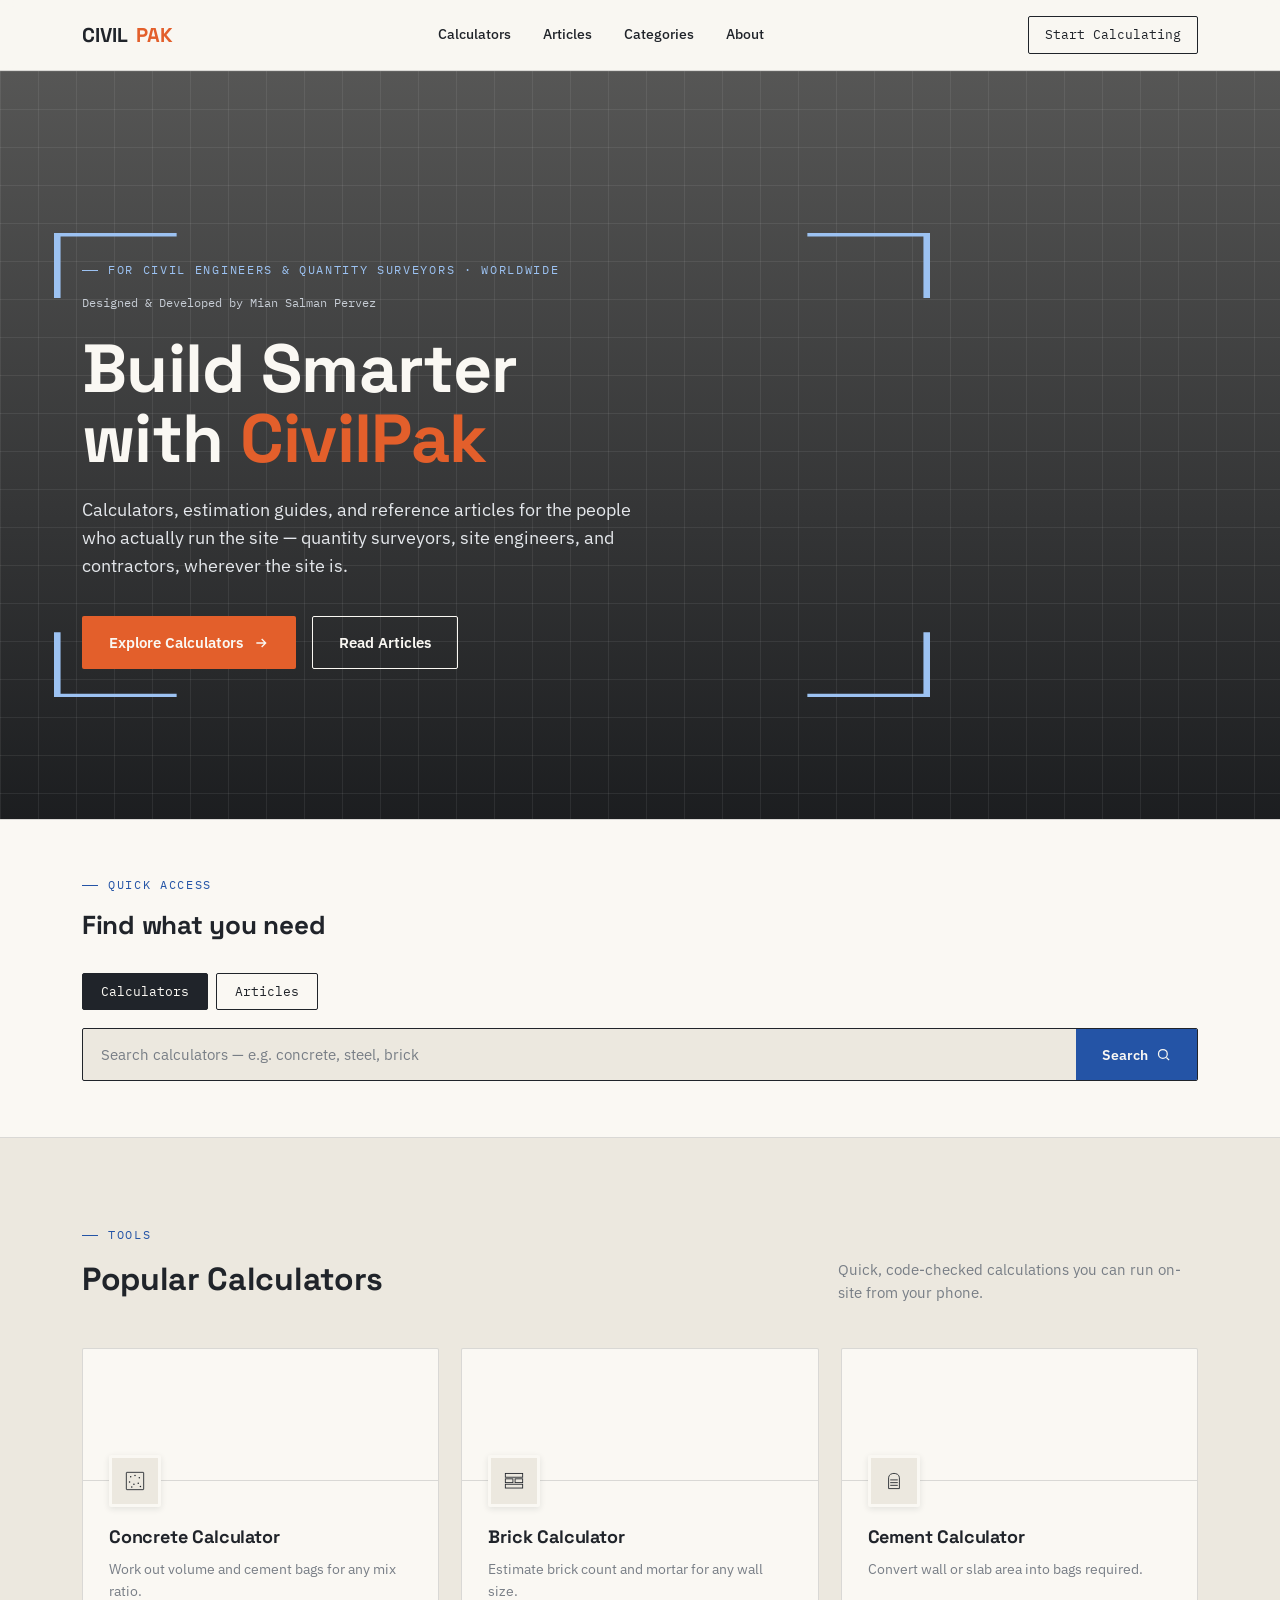
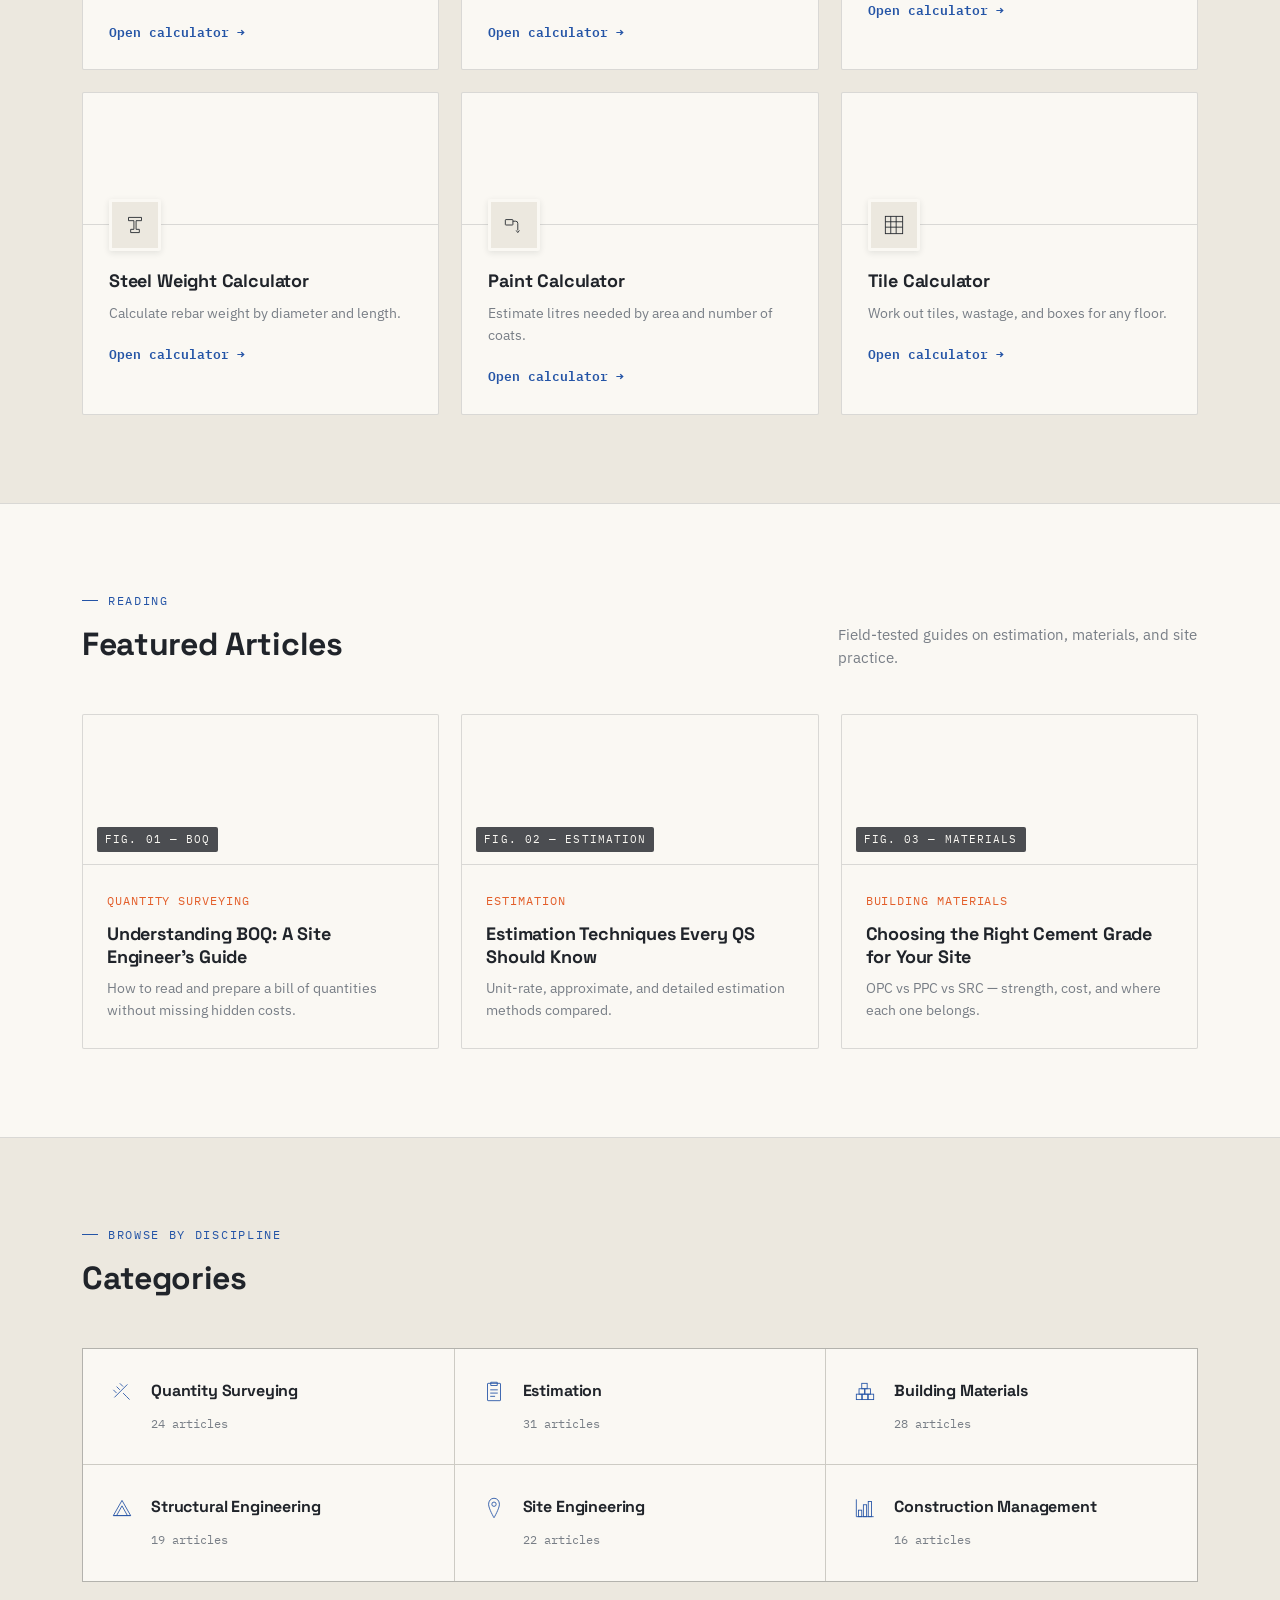
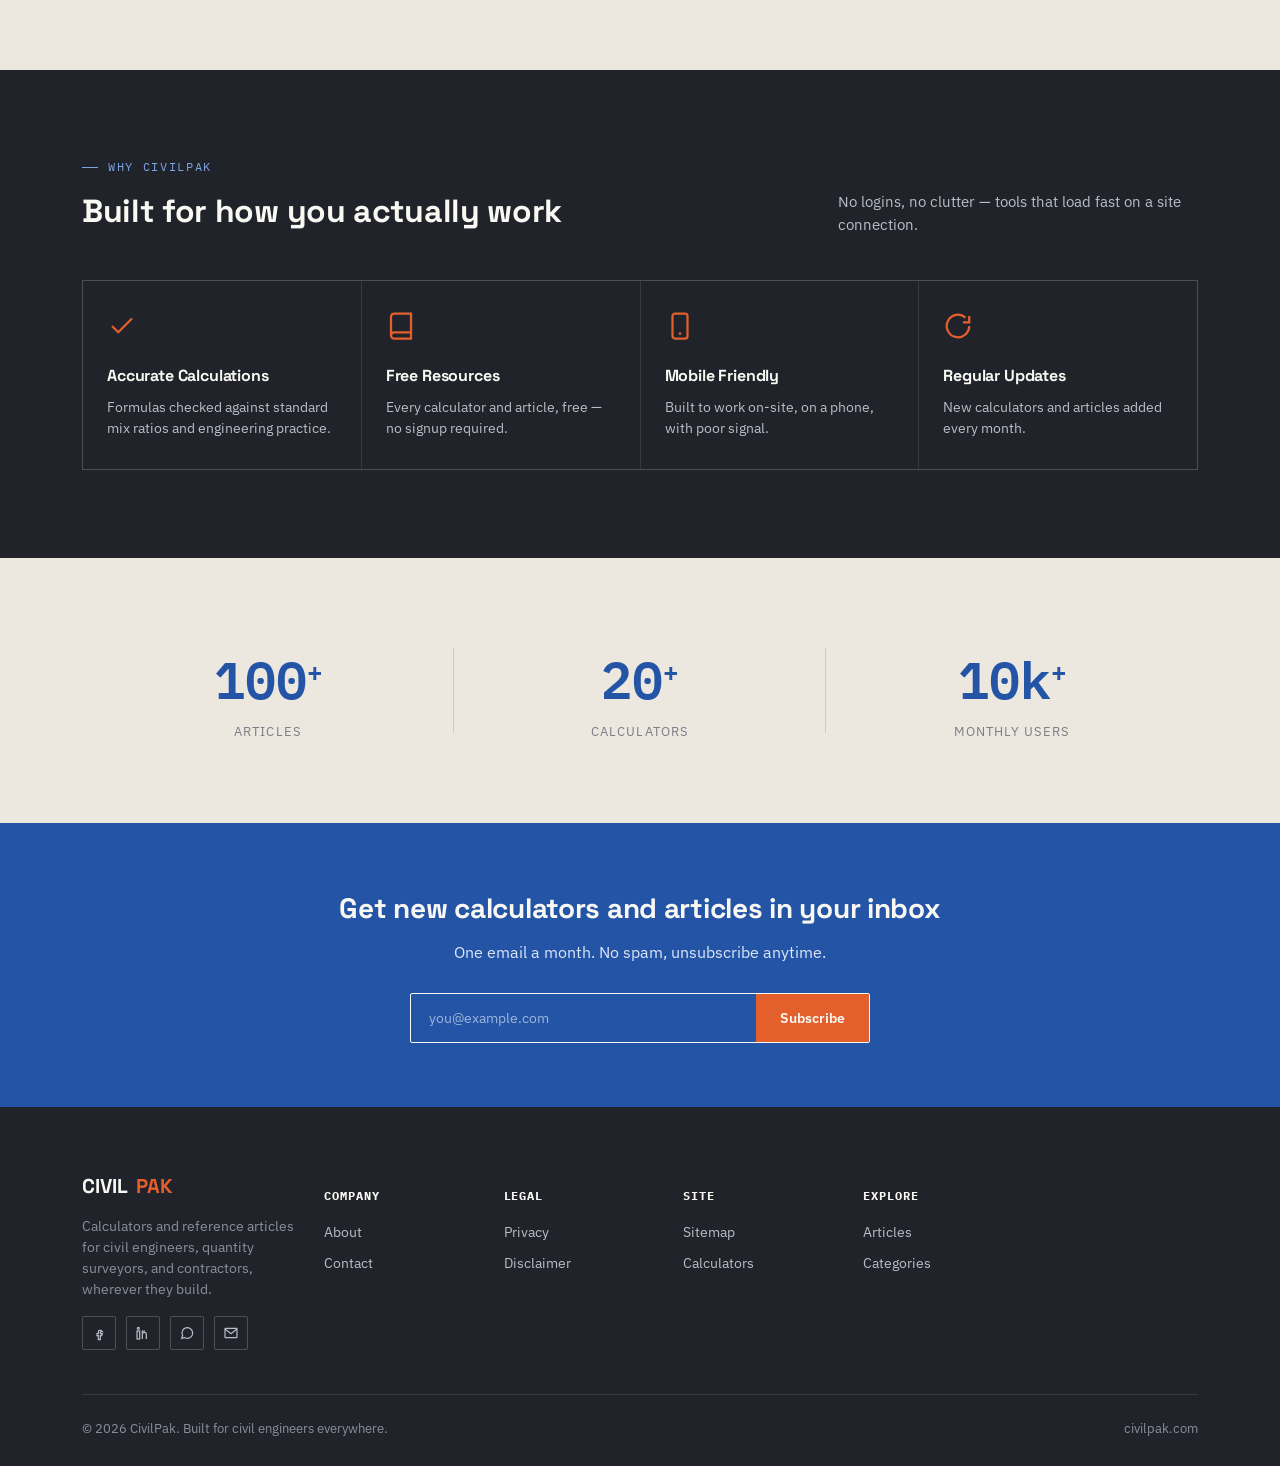
==== commit 21c9c3ce: "Add files via upload" ====
--- a/index.html
+++ b/index.html
@@ -18,8 +18,6 @@
     --steel:#787E86;
     --line:#20242A26;
     --radius:2px;
-    --green:#2D7D46;
-    --green-soft:#2D7D461a;
   }
 
   *{ box-sizing:border-box; }
@@ -68,6 +66,7 @@
     padding:0 32px;
   }
 
+  /* ===== grid paper texture ===== */
   .grid-bg{
     background-image:
       linear-gradient(var(--line) 1px, transparent 1px),
@@ -75,6 +74,7 @@
     background-size:38px 38px;
   }
 
+  /* ===== NAV ===== */
   .nav{
     position:sticky; top:0; z-index:50;
     background:rgba(250,248,243,.92);
@@ -102,7 +102,9 @@
     border-radius:var(--radius);
   }
   .nav-cta:hover{ background:var(--graphite); color:var(--chalk); }
-
+  .nav-toggle{ display:none; }
+
+  /* ===== HERO ===== */
   .hero{
     position:relative;
     padding:190px 0 150px;
@@ -131,6 +133,7 @@
     position:relative;
     max-width:820px;
   }
+  /* dimension-line corner brackets, drafting signature */
   .hero-frame svg.brackets{
     position:absolute;
     inset:-28px -28px -28px -28px;
@@ -185,6 +188,7 @@
   .btn-secondary{ background:transparent; color:var(--chalk); border:1px solid var(--chalk); }
   .btn-secondary:hover{ background:var(--chalk); color:var(--graphite); }
 
+  /* ===== SEARCH ===== */
   .search{
     background:var(--chalk);
     border-top:1px solid var(--line);
@@ -223,6 +227,7 @@
   }
   .search-box button:hover{ background:#1c407f; }
 
+  /* ===== SECTION HEADS ===== */
   .section{ padding:88px 0; }
   .section-head{
     display:flex; justify-content:space-between; align-items:flex-end;
@@ -231,6 +236,7 @@
   .section-head h2{ font-size:32px; margin-top:10px; }
   .section-head .desc{ color:var(--steel); font-size:15px; max-width:360px; }
 
+  /* ===== CALCULATOR CARDS ===== */
   .calc-grid{
     display:grid;
     grid-template-columns:repeat(3, 1fr);
@@ -270,123 +276,17 @@
     font-family:'IBM Plex Mono', monospace;
     font-size:12.5px; color:var(--blueprint); font-weight:600;
     display:inline-flex; align-items:center; gap:6px;
-    cursor:pointer;
-    border:none;
-    background:none;
-    padding:0;
   }
   .calc-card:hover .calc-link{ text-decoration:underline; }
 
-  .modal-overlay {
-    display:none;
-    position:fixed;
-    inset:0;
-    background:rgba(0,0,0,.7);
-    z-index:1000;
-    align-items:center;
-    justify-content:center;
-    padding:20px;
-    backdrop-filter:blur(4px);
-  }
-  .modal-overlay.active{ display:flex; }
-  .modal {
-    background:var(--chalk);
-    max-width:600px;
-    width:100%;
-    border-radius:var(--radius);
-    padding:40px 36px;
-    max-height:90vh;
-    overflow-y:auto;
-    border:1px solid var(--line);
-    position:relative;
-    animation:modalIn .3s ease;
-  }
-  @keyframes modalIn {
-    from{ opacity:0; transform:scale(.96) translateY(12px); }
-    to{ opacity:1; transform:scale(1) translateY(0); }
-  }
-  .modal-close {
-    position:absolute;
-    top:16px; right:20px;
-    font-size:28px;
-    background:none;
-    border:none;
-    color:var(--steel);
-    cursor:pointer;
-    line-height:1;
-  }
-  .modal-close:hover{ color:var(--graphite); }
-  .modal h2{ font-size:26px; margin-bottom:8px; }
-  .modal .subtitle{ color:var(--steel); font-size:14px; margin-bottom:24px; }
-  .form-group{ margin-bottom:18px; }
-  .form-group label{ display:block; font-weight:600; font-size:14px; margin-bottom:5px; }
-  .form-group input, .form-group select{
-    width:100%;
-    padding:12px 14px;
-    border:1.5px solid var(--line);
-    border-radius:var(--radius);
-    font-size:15px;
-    background:var(--concrete);
-    transition:border .15s;
-  }
-  .form-group input:focus, .form-group select:focus{
-    outline:none;
-    border-color:var(--blueprint);
-  }
-  .result-box{
-    background:var(--blueprint-soft);
-    padding:20px 22px;
-    border-radius:var(--radius);
-    margin-top:20px;
-    border-left:4px solid var(--blueprint);
-  }
-  .result-box h4{
-    font-size:13px;
-    text-transform:uppercase;
-    letter-spacing:.06em;
-    color:var(--steel);
-    margin-bottom:8px;
-  }
-  .result-box .value{
-    font-family:'IBM Plex Mono', monospace;
-    font-size:28px;
-    font-weight:600;
-    color:var(--graphite);
-  }
-  .result-box .value small{
-    font-size:16px;
-    font-weight:400;
-    color:var(--steel);
-    margin-left:8px;
-  }
-  .result-detail{
-    display:grid;
-    grid-template-columns:1fr 1fr;
-    gap:8px;
-    margin-top:10px;
-    font-size:14px;
-  }
-  .result-detail span{ color:var(--steel); }
-  .result-detail strong{ color:var(--graphite); }
-  .btn-calc{
-    background:var(--blueprint);
-    color:var(--chalk);
-    border:none;
-    padding:14px 28px;
-    font-weight:600;
-    font-size:15px;
-    border-radius:var(--radius);
-    width:100%;
-    transition:background .15s;
-  }
-  .btn-calc:hover{ background:#1c407f; }
-
+  /* ===== ARTICLES ===== */
   .article-grid{
     display:grid;
     grid-template-columns:repeat(3, 1fr);
     gap:22px;
   }
   .article-card{
+    display:block;
     background:var(--chalk);
     border:1px solid var(--line);
     border-radius:var(--radius);
@@ -417,6 +317,7 @@
   .article-body h3{ font-size:18px; margin:10px 0 10px; line-height:1.3; }
   .article-body p{ font-size:14px; color:var(--steel); }
 
+  /* ===== CATEGORIES ===== */
   .cat-grid{
     display:grid;
     grid-template-columns:repeat(3, 1fr);
@@ -438,6 +339,7 @@
     font-size:12px; color:var(--steel);
   }
 
+  /* ===== WHY ===== */
   .why{ background:var(--graphite); color:var(--chalk); }
   .why .eyebrow{ color:#7FA3E0; }
   .why .eyebrow::before{ background:#7FA3E0; }
@@ -452,6 +354,7 @@
   .why-item h3{ font-size:16px; margin-bottom:8px; }
   .why-item p{ font-size:13.5px; color:#B9BEC6; }
 
+  /* ===== STATS ===== */
   .stats{ padding:80px 0; }
   .stats-grid{
     display:grid; grid-template-columns:repeat(3, 1fr);
@@ -480,6 +383,7 @@
     color:var(--steel);
   }
 
+  /* ===== NEWSLETTER ===== */
   .newsletter{
     background:var(--blueprint);
     color:var(--chalk);
@@ -504,6 +408,7 @@
     font-weight:600; padding:0 24px; font-size:14px;
   }
 
+  /* ===== FOOTER ===== */
   .footer{ background:var(--graphite); color:#B9BEC6; padding:64px 0 28px; }
   .footer-top{
     display:grid; grid-template-columns:1.4fr repeat(5, 1fr);
@@ -542,8 +447,6 @@
     .footer-top{ grid-template-columns:1fr; }
     .cta-row{ flex-direction:column; }
     .btn{ justify-content:center; }
-    .modal{ padding:28px 20px; }
-    .result-detail{ grid-template-columns:1fr; }
   }
 
   @media (prefers-reduced-motion: reduce){
@@ -569,7 +472,7 @@
   </div>
 </nav>
 
-<!-- HERO -->
+<!-- ============ HERO ============ -->
 <header class="hero">
   <div class="hero-photo"></div>
   <div class="hero-scrim"></div>
@@ -597,7 +500,7 @@
   </div>
 </header>
 
-<!-- SEARCH -->
+<!-- ============ SEARCH ============ -->
 <section class="search">
   <div class="wrap">
     <div class="search-head">
@@ -612,7 +515,7 @@
     </div>
     <div class="search-box">
       <input id="search-input" type="text" placeholder="Search calculators — e.g. concrete, steel, brick">
-      <button onclick="filterCalculators()">
+      <button>
         Search
         <svg width="15" height="15" viewBox="0 0 24 24" fill="none" stroke="currentColor" stroke-width="2"><circle cx="11" cy="11" r="7"/><path d="M21 21l-4.3-4.3"/></svg>
       </button>
@@ -620,147 +523,87 @@
   </div>
 </section>
 
-<!-- CALCULATORS -->
+<!-- ============ POPULAR CALCULATORS ============ -->
 <section class="section" id="calculators">
   <div class="wrap">
     <div class="section-head">
       <div>
         <span class="eyebrow">TOOLS</span>
-        <h2>All Calculators</h2>
-      </div>
-      <p class="desc">12+ professional calculators for civil engineering and quantity surveying.</p>
-    </div>
-    <div class="calc-grid" id="calcGrid">
-
-      <!-- 1. Concrete -->
-      <div class="calc-card" data-calc="concrete">
+        <h2>Popular Calculators</h2>
+      </div>
+      <p class="desc">Quick, code-checked calculations you can run on-site from your phone.</p>
+    </div>
+    <div class="calc-grid">
+
+      <div class="calc-card">
         <div class="calc-photo" style="background-image:url('https://images.unsplash.com/photo-1531834685032-c34bf0d84c77?fm=jpg&q=70&w=1200&auto=format&fit=crop');"></div>
         <div class="calc-body">
-          <div class="calc-icon"><svg viewBox="0 0 48 48" fill="none" stroke-width="1.6"><rect x="8" y="8" width="32" height="32" rx="1"/><circle cx="16" cy="16" r="1.4" fill="currentColor" stroke="none"/><circle cx="24" cy="14" r="1.4" fill="currentColor" stroke="none"/><circle cx="32" cy="18" r="1.4" fill="currentColor" stroke="none"/><circle cx="14" cy="26" r="1.4" fill="currentColor" stroke="none"/><circle cx="22" cy="30" r="1.4" fill="currentColor" stroke="none"/><circle cx="30" cy="28" r="1.4" fill="currentColor" stroke="none"/><circle cx="34" cy="34" r="1.4" fill="currentColor" stroke="none"/><circle cx="18" cy="35" r="1.4" fill="currentColor" stroke="none"/></svg></div>
+          <div class="calc-icon">
+            <svg viewBox="0 0 48 48" fill="none" stroke-width="1.6"><rect x="8" y="8" width="32" height="32" rx="1"/><circle cx="16" cy="16" r="1.4" fill="currentColor" stroke="none"/><circle cx="24" cy="14" r="1.4" fill="currentColor" stroke="none"/><circle cx="32" cy="18" r="1.4" fill="currentColor" stroke="none"/><circle cx="14" cy="26" r="1.4" fill="currentColor" stroke="none"/><circle cx="22" cy="30" r="1.4" fill="currentColor" stroke="none"/><circle cx="30" cy="28" r="1.4" fill="currentColor" stroke="none"/><circle cx="34" cy="34" r="1.4" fill="currentColor" stroke="none"/><circle cx="18" cy="35" r="1.4" fill="currentColor" stroke="none"/></svg>
+          </div>
           <h3>Concrete Calculator</h3>
-          <p>Volume and materials for any mix ratio.</p>
-          <button class="calc-link" onclick="openCalculator('concrete')">Open →</button>
-        </div>
-      </div>
-
-      <!-- 2. Brick -->
-      <div class="calc-card" data-calc="brick">
+          <p>Work out volume and cement bags for any mix ratio.</p>
+          <a href="#" class="calc-link">Open calculator →</a>
+        </div>
+      </div>
+
+      <div class="calc-card">
         <div class="calc-photo" style="background-image:url('https://images.unsplash.com/photo-1704005445445-2747074be8ac?fm=jpg&q=70&w=1200&auto=format&fit=crop');"></div>
         <div class="calc-body">
-          <div class="calc-icon"><svg viewBox="0 0 48 48" fill="none" stroke-width="1.6"><rect x="8" y="10" width="32" height="7"/><rect x="8" y="20" width="14" height="7"/><rect x="26" y="20" width="14" height="7"/><rect x="8" y="30" width="32" height="7"/></svg></div>
+          <div class="calc-icon">
+            <svg viewBox="0 0 48 48" fill="none" stroke-width="1.6"><rect x="8" y="10" width="32" height="7"/><rect x="8" y="20" width="14" height="7"/><rect x="26" y="20" width="14" height="7"/><rect x="8" y="30" width="32" height="7"/></svg>
+          </div>
           <h3>Brick Calculator</h3>
-          <p>Brick count and mortar for walls.</p>
-          <button class="calc-link" onclick="openCalculator('brick')">Open →</button>
-        </div>
-      </div>
-
-      <!-- 3. Cement -->
-      <div class="calc-card" data-calc="cement">
+          <p>Estimate brick count and mortar for any wall size.</p>
+          <a href="#" class="calc-link">Open calculator →</a>
+        </div>
+      </div>
+
+      <div class="calc-card">
         <div class="calc-photo" style="background-image:url('https://images.unsplash.com/photo-1575722290270-626b0208df99?fm=jpg&q=70&w=1200&auto=format&fit=crop');"></div>
         <div class="calc-body">
-          <div class="calc-icon"><svg viewBox="0 0 48 48" fill="none" stroke-width="1.6"><path d="M14 18 L14 38 L34 38 L34 18 C34 12 28 10 24 10 C20 10 14 12 14 18Z"/><path d="M17 22h14M17 27h14M17 32h14"/></svg></div>
+          <div class="calc-icon">
+            <svg viewBox="0 0 48 48" fill="none" stroke-width="1.6"><path d="M14 18 L14 38 L34 38 L34 18 C34 12 28 10 24 10 C20 10 14 12 14 18Z"/><path d="M17 22h14M17 27h14M17 32h14"/></svg>
+          </div>
           <h3>Cement Calculator</h3>
-          <p>Bags required for plaster/flooring.</p>
-          <button class="calc-link" onclick="openCalculator('cement')">Open →</button>
-        </div>
-      </div>
-
-      <!-- 4. Steel -->
-      <div class="calc-card" data-calc="steel">
+          <p>Convert wall or slab area into bags required.</p>
+          <a href="#" class="calc-link">Open calculator →</a>
+        </div>
+      </div>
+
+      <div class="calc-card">
         <div class="calc-photo" style="background-image:url('https://images.unsplash.com/photo-1763771420303-0f11ccf613d1?fm=jpg&q=70&w=1200&auto=format&fit=crop');"></div>
         <div class="calc-body">
-          <div class="calc-icon"><svg viewBox="0 0 48 48" fill="none" stroke-width="1.6"><path d="M12 10h24v6H26v16h6v6H16v-6h6V16H12z"/></svg></div>
-          <h3>Steel Weight</h3>
-          <p>Rebar weight by diameter & length.</p>
-          <button class="calc-link" onclick="openCalculator('steel')">Open →</button>
-        </div>
-      </div>
-
-      <!-- 5. Earthwork -->
-      <div class="calc-card" data-calc="earthwork">
-        <div class="calc-photo" style="background-image:url('https://images.unsplash.com/photo-1581094794329-c8112a89af12?fm=jpg&q=70&w=1200&auto=format&fit=crop');"></div>
-        <div class="calc-body">
-          <div class="calc-icon"><svg viewBox="0 0 48 48" fill="none" stroke-width="1.6"><path d="M8 38 L24 8 L40 38 Z"/><path d="M14 38 L24 16 L34 38"/><path d="M8 38h32"/></svg></div>
-          <h3>Earthwork</h3>
-          <p>Cut/fill volume, excavation, truck loads.</p>
-          <button class="calc-link" onclick="openCalculator('earthwork')">Open →</button>
-        </div>
-      </div>
-
-      <!-- 6. Formwork -->
-      <div class="calc-card" data-calc="formwork">
-        <div class="calc-photo" style="background-image:url('https://images.unsplash.com/photo-1541888946425-d81bb19240f5?fm=jpg&q=70&w=1200&auto=format&fit=crop');"></div>
-        <div class="calc-body">
-          <div class="calc-icon"><svg viewBox="0 0 48 48" fill="none" stroke-width="1.6"><rect x="8" y="10" width="32" height="28"/><path d="M8 14h32M8 20h32M8 26h32M8 32h32"/></svg></div>
-          <h3>Formwork</h3>
-          <p>Shuttering area, plywood, props.</p>
-          <button class="calc-link" onclick="openCalculator('formwork')">Open →</button>
-        </div>
-      </div>
-
-      <!-- 7. Asphalt -->
-      <div class="calc-card" data-calc="asphalt">
-        <div class="calc-photo" style="background-image:url('https://images.unsplash.com/photo-1580587771525-78b9dba3b914?fm=jpg&q=70&w=1200&auto=format&fit=crop');"></div>
-        <div class="calc-body">
-          <div class="calc-icon"><svg viewBox="0 0 48 48" fill="none" stroke-width="1.6"><path d="M6 38 L24 8 L42 38"/><path d="M12 38 L24 14 L36 38"/><path d="M6 38h36"/><path d="M20 28h8"/></svg></div>
-          <h3>Asphalt</h3>
-          <p>Tonnage for roads and pavements.</p>
-          <button class="calc-link" onclick="openCalculator('asphalt')">Open →</button>
-        </div>
-      </div>
-
-      <!-- 8. Flooring -->
-      <div class="calc-card" data-calc="flooring">
-        <div class="calc-photo" style="background-image:url('https://images.unsplash.com/photo-1558618666-fcd25c85f63d?fm=jpg&q=70&w=1200&auto=format&fit=crop');"></div>
-        <div class="calc-body">
-          <div class="calc-icon"><svg viewBox="0 0 48 48" fill="none" stroke-width="1.6"><rect x="8" y="8" width="32" height="6"/><rect x="8" y="20" width="32" height="6"/><rect x="8" y="32" width="32" height="6"/></svg></div>
-          <h3>Flooring Calculator</h3>
-          <p>Marble, tiles, wood, vinyl flooring.</p>
-          <button class="calc-link" onclick="openCalculator('flooring')">Open →</button>
-        </div>
-      </div>
-
-      <!-- 9. Plastering -->
-      <div class="calc-card" data-calc="plastering">
-        <div class="calc-photo" style="background-image:url('https://images.unsplash.com/photo-1581858727109-9b8786ae9445?fm=jpg&q=70&w=1200&auto=format&fit=crop');"></div>
-        <div class="calc-body">
-          <div class="calc-icon"><svg viewBox="0 0 48 48" fill="none" stroke-width="1.6"><rect x="10" y="14" width="28" height="20" rx="1"/><path d="M14 14v20M20 14v20M26 14v20M32 14v20"/></svg></div>
-          <h3>Plastering Calculator</h3>
-          <p>Cement, sand, and water for plaster.</p>
-          <button class="calc-link" onclick="openCalculator('plastering')">Open →</button>
-        </div>
-      </div>
-
-      <!-- 10. Reinforcement (BBS) -->
-      <div class="calc-card" data-calc="reinforcement">
-        <div class="calc-photo" style="background-image:url('https://images.unsplash.com/photo-1558618666-fcd25c85f63d?fm=jpg&q=70&w=1200&auto=format&fit=crop');"></div>
-        <div class="calc-body">
-          <div class="calc-icon"><svg viewBox="0 0 48 48" fill="none" stroke-width="1.6"><path d="M10 24 L38 24"/><path d="M10 16 L38 16"/><path d="M10 32 L38 32"/><circle cx="24" cy="12" r="4"/><circle cx="24" cy="36" r="4"/></svg></div>
-          <h3>Reinforcement (BBS)</h3>
-          <p>Bar bending schedule, cutting length.</p>
-          <button class="calc-link" onclick="openCalculator('reinforcement')">Open →</button>
-        </div>
-      </div>
-
-      <!-- 11. Paint -->
-      <div class="calc-card" data-calc="paint">
+          <div class="calc-icon">
+            <svg viewBox="0 0 48 48" fill="none" stroke-width="1.6"><path d="M12 10h24v6H26v16h6v6H16v-6h6V16H12z"/></svg>
+          </div>
+          <h3>Steel Weight Calculator</h3>
+          <p>Calculate rebar weight by diameter and length.</p>
+          <a href="#" class="calc-link">Open calculator →</a>
+        </div>
+      </div>
+
+      <div class="calc-card">
         <div class="calc-photo" style="background-image:url('https://images.unsplash.com/photo-1675191863404-e1db618d6655?fm=jpg&q=70&w=1200&auto=format&fit=crop');"></div>
         <div class="calc-body">
-          <div class="calc-icon"><svg viewBox="0 0 48 48" fill="none" stroke-width="1.6"><rect x="8" y="14" width="14" height="10" rx="1"/><path d="M22 17h5a4 4 0 0 1 4 4v13"/><path d="M28 34l3 4 3-4"/></svg></div>
+          <div class="calc-icon">
+            <svg viewBox="0 0 48 48" fill="none" stroke-width="1.6"><rect x="8" y="14" width="14" height="10" rx="1"/><path d="M22 17h5a4 4 0 0 1 4 4v13"/><path d="M28 34l3 4 3-4"/></svg>
+          </div>
           <h3>Paint Calculator</h3>
-          <p>Litres with coats and wastage.</p>
-          <button class="calc-link" onclick="openCalculator('paint')">Open →</button>
-        </div>
-      </div>
-
-      <!-- 12. Tile -->
-      <div class="calc-card" data-calc="tile">
+          <p>Estimate litres needed by area and number of coats.</p>
+          <a href="#" class="calc-link">Open calculator →</a>
+        </div>
+      </div>
+
+      <div class="calc-card">
         <div class="calc-photo" style="background-image:url('https://images.unsplash.com/photo-1523350165414-082d792c4bcc?fm=jpg&q=70&w=1200&auto=format&fit=crop');"></div>
         <div class="calc-body">
-          <div class="calc-icon"><svg viewBox="0 0 48 48" fill="none" stroke-width="1.6"><rect x="8" y="8" width="32" height="32"/><path d="M8 18h32M8 28h32M18 8v32M28 8v32"/></svg></div>
+          <div class="calc-icon">
+            <svg viewBox="0 0 48 48" fill="none" stroke-width="1.6"><rect x="8" y="8" width="32" height="32"/><path d="M8 18h32M8 28h32M18 8v32M28 8v32"/></svg>
+          </div>
           <h3>Tile Calculator</h3>
-          <p>Tiles with wastage for floors.</p>
-          <button class="calc-link" onclick="openCalculator('tile')">Open →</button>
+          <p>Work out tiles, wastage, and boxes for any floor.</p>
+          <a href="#" class="calc-link">Open calculator →</a>
         </div>
       </div>
 
@@ -768,98 +611,158 @@
   </div>
 </section>
 
-<!-- MODAL -->
-<div class="modal-overlay" id="calcModal">
-  <div class="modal">
-    <button class="modal-close" onclick="closeModal()">×</button>
-    <h2 id="modalTitle">Calculator</h2>
-    <p class="subtitle" id="modalSubtitle">Enter values to calculate</p>
-    <div id="modalContent"></div>
-    <button class="btn-calc" onclick="calculate()">Calculate Now</button>
-    <div class="result-box" id="resultBox" style="display:none;">
-      <h4>Results</h4>
-      <div class="value" id="resultValue">0 <small>units</small></div>
-      <div class="result-detail" id="resultDetail"></div>
-    </div>
-  </div>
-</div>
-
-<!-- ARTICLES -->
+<!-- ============ FEATURED ARTICLES ============ -->
 <section class="section" id="articles" style="background:var(--chalk); border-top:1px solid var(--line); border-bottom:1px solid var(--line);">
   <div class="wrap">
     <div class="section-head">
-      <div><span class="eyebrow">READING</span><h2>Featured Articles</h2></div>
+      <div>
+        <span class="eyebrow">READING</span>
+        <h2>Featured Articles</h2>
+      </div>
       <p class="desc">Field-tested guides on estimation, materials, and site practice.</p>
     </div>
     <div class="article-grid">
-      <div class="article-card">
+
+      <a class="article-card" href="article-boq-guide.html">
         <div class="article-thumb" style="background-image:url('https://images.unsplash.com/photo-1721244654394-36a7bc2da288?fm=jpg&q=70&w=1200&auto=format&fit=crop');"><span class="tag">FIG. 01 — BOQ</span></div>
-        <div class="article-body"><span class="cat">Quantity Surveying</span><h3>Understanding BOQ: A Site Engineer's Guide</h3><p>How to read and prepare a bill of quantities without missing hidden costs.</p></div>
-      </div>
-      <div class="article-card">
+        <div class="article-body">
+          <span class="cat">Quantity Surveying</span>
+          <h3>Understanding BOQ: A Site Engineer's Guide</h3>
+          <p>How to read and prepare a bill of quantities without missing hidden costs.</p>
+        </div>
+      </a>
+
+      <a class="article-card" href="article-estimation-techniques.html">
         <div class="article-thumb" style="background-image:url('https://images.unsplash.com/photo-1503387837-b154d5074bd2?fm=jpg&q=70&w=1200&auto=format&fit=crop');"><span class="tag">FIG. 02 — ESTIMATION</span></div>
-        <div class="article-body"><span class="cat">Estimation</span><h3>Estimation Techniques Every QS Should Know</h3><p>Unit-rate, approximate, and detailed estimation methods compared.</p></div>
-      </div>
-      <div class="article-card">
+        <div class="article-body">
+          <span class="cat">Estimation</span>
+          <h3>Estimation Techniques Every QS Should Know</h3>
+          <p>Unit-rate, approximate, and detailed estimation methods compared.</p>
+        </div>
+      </a>
+
+      <a class="article-card" href="article-cement-grade.html">
         <div class="article-thumb" style="background-image:url('https://images.unsplash.com/photo-1560780552-ba54683cb263?fm=jpg&q=70&w=1200&auto=format&fit=crop');"><span class="tag">FIG. 03 — MATERIALS</span></div>
-        <div class="article-body"><span class="cat">Building Materials</span><h3>Choosing the Right Cement Grade for Your Site</h3><p>OPC vs PPC vs SRC — strength, cost, and where each one belongs.</p></div>
-      </div>
+        <div class="article-body">
+          <span class="cat">Building Materials</span>
+          <h3>Choosing the Right Cement Grade for Your Site</h3>
+          <p>OPC vs PPC vs SRC — strength, cost, and where each one belongs.</p>
+        </div>
+      </a>
+
     </div>
   </div>
 </section>
 
-<!-- CATEGORIES -->
+<!-- ============ CATEGORIES ============ -->
 <section class="section" id="categories">
   <div class="wrap">
-    <div class="section-head"><div><span class="eyebrow">BROWSE BY DISCIPLINE</span><h2>Categories</h2></div></div>
+    <div class="section-head">
+      <div>
+        <span class="eyebrow">BROWSE BY DISCIPLINE</span>
+        <h2>Categories</h2>
+      </div>
+    </div>
     <div class="cat-grid">
-      <div class="cat-item"><div class="cat-icon"><svg viewBox="0 0 48 48" fill="none" stroke-width="1.6"><path d="M10 34 L34 10 M14 14l6 6M20 8l6 6M8 20l6 6M26 26l6 6M32 32l6 6"/></svg></div><div><h3>Quantity Surveying</h3><span class="count">24 articles</span></div></div>
-      <div class="cat-item"><div class="cat-icon"><svg viewBox="0 0 48 48" fill="none" stroke-width="1.6"><rect x="12" y="8" width="24" height="32" rx="1"/><path d="M18 6h12v6H18z"/><path d="M17 20h14M17 26h14M17 32h9"/></svg></div><div><h3>Estimation</h3><span class="count">31 articles</span></div></div>
-      <div class="cat-item"><div class="cat-icon"><svg viewBox="0 0 48 48" fill="none" stroke-width="1.6"><rect x="8" y="28" width="10" height="10"/><rect x="19" y="28" width="10" height="10"/><rect x="30" y="28" width="10" height="10"/><rect x="13" y="18" width="10" height="10"/><rect x="24" y="18" width="10" height="10"/><rect x="18" y="8" width="10" height="10"/></svg></div><div><h3>Building Materials</h3><span class="count">28 articles</span></div></div>
-      <div class="cat-item"><div class="cat-icon"><svg viewBox="0 0 48 48" fill="none" stroke-width="1.6"><path d="M8 38 L24 10 L40 38 Z M14 38 L24 20 L34 38 M8 38h32"/></svg></div><div><h3>Structural Engineering</h3><span class="count">19 articles</span></div></div>
-      <div class="cat-item"><div class="cat-icon"><svg viewBox="0 0 48 48" fill="none" stroke-width="1.6"><path d="M24 6c-6 0-10 5-10 11 0 8 10 25 10 25s10-17 10-25c0-6-4-11-10-11z"/><circle cx="24" cy="17" r="4"/></svg></div><div><h3>Site Engineering</h3><span class="count">22 articles</span></div></div>
-      <div class="cat-item"><div class="cat-icon"><svg viewBox="0 0 48 48" fill="none" stroke-width="1.6"><path d="M8 40V8M8 40h32"/><rect x="12" y="28" width="6" height="12"/><rect x="21" y="18" width="6" height="22"/><rect x="30" y="12" width="6" height="28"/></svg></div><div><h3>Construction Management</h3><span class="count">16 articles</span></div></div>
+
+      <div class="cat-item">
+        <div class="cat-icon"><svg viewBox="0 0 48 48" fill="none" stroke-width="1.6"><path d="M10 34 L34 10 M14 14l6 6M20 8l6 6M8 20l6 6M26 26l6 6M32 32l6 6"/></svg></div>
+        <div><h3>Quantity Surveying</h3><span class="count">24 articles</span></div>
+      </div>
+
+      <div class="cat-item">
+        <div class="cat-icon"><svg viewBox="0 0 48 48" fill="none" stroke-width="1.6"><rect x="12" y="8" width="24" height="32" rx="1"/><path d="M18 6h12v6H18z"/><path d="M17 20h14M17 26h14M17 32h9"/></svg></div>
+        <div><h3>Estimation</h3><span class="count">31 articles</span></div>
+      </div>
+
+      <div class="cat-item">
+        <div class="cat-icon"><svg viewBox="0 0 48 48" fill="none" stroke-width="1.6"><rect x="8" y="28" width="10" height="10"/><rect x="19" y="28" width="10" height="10"/><rect x="30" y="28" width="10" height="10"/><rect x="13" y="18" width="10" height="10"/><rect x="24" y="18" width="10" height="10"/><rect x="18" y="8" width="10" height="10"/></svg></div>
+        <div><h3>Building Materials</h3><span class="count">28 articles</span></div>
+      </div>
+
+      <div class="cat-item">
+        <div class="cat-icon"><svg viewBox="0 0 48 48" fill="none" stroke-width="1.6"><path d="M8 38 L24 10 L40 38 Z M14 38 L24 20 L34 38 M8 38h32"/></svg></div>
+        <div><h3>Structural Engineering</h3><span class="count">19 articles</span></div>
+      </div>
+
+      <div class="cat-item">
+        <div class="cat-icon"><svg viewBox="0 0 48 48" fill="none" stroke-width="1.6"><path d="M24 6c-6 0-10 5-10 11 0 8 10 25 10 25s10-17 10-25c0-6-4-11-10-11z"/><circle cx="24" cy="17" r="4"/></svg></div>
+        <div><h3>Site Engineering</h3><span class="count">22 articles</span></div>
+      </div>
+
+      <div class="cat-item">
+        <div class="cat-icon"><svg viewBox="0 0 48 48" fill="none" stroke-width="1.6"><path d="M8 40V8M8 40h32"/><rect x="12" y="28" width="6" height="12"/><rect x="21" y="18" width="6" height="22"/><rect x="30" y="12" width="6" height="28"/></svg></div>
+        <div><h3>Construction Management</h3><span class="count">16 articles</span></div>
+      </div>
+
     </div>
   </div>
 </section>
 
-<!-- WHY -->
+<!-- ============ WHY CIVILPAK ============ -->
 <section class="section why" id="why">
   <div class="wrap">
-    <div class="section-head"><div><span class="eyebrow">WHY CIVILPAK</span><h2>Built for how you actually work</h2></div><p class="desc">No logins, no clutter — tools that load fast on a site connection.</p></div>
+    <div class="section-head">
+      <div>
+        <span class="eyebrow">WHY CIVILPAK</span>
+        <h2>Built for how you actually work</h2>
+      </div>
+      <p class="desc">No logins, no clutter — tools that load fast on a site connection.</p>
+    </div>
     <div class="why-grid">
-      <div class="why-item"><svg viewBox="0 0 24 24" fill="none" stroke-width="1.8"><path d="M20 6L9 17l-5-5"/></svg><h3>Accurate Calculations</h3><p>Formulas checked against standard mix ratios and engineering practice.</p></div>
-      <div class="why-item"><svg viewBox="0 0 24 24" fill="none" stroke-width="1.8"><path d="M4 19.5A2.5 2.5 0 016.5 17H20"/><path d="M6.5 2H20v20H6.5A2.5 2.5 0 014 19.5v-15A2.5 2.5 0 016.5 2z"/></svg><h3>Free Resources</h3><p>Every calculator and article, free — no signup required.</p></div>
-      <div class="why-item"><svg viewBox="0 0 24 24" fill="none" stroke-width="1.8"><rect x="6" y="2" width="12" height="20" rx="2"/><path d="M11 18h2"/></svg><h3>Mobile Friendly</h3><p>Built to work on-site, on a phone, with poor signal.</p></div>
-      <div class="why-item"><svg viewBox="0 0 24 24" fill="none" stroke-width="1.8"><path d="M21 12a9 9 0 11-3-6.7"/><path d="M21 4v5h-5"/></svg><h3>Regular Updates</h3><p>New calculators and articles added every month.</p></div>
+
+      <div class="why-item">
+        <svg viewBox="0 0 24 24" fill="none" stroke-width="1.8"><path d="M20 6L9 17l-5-5"/></svg>
+        <h3>Accurate Calculations</h3>
+        <p>Formulas checked against standard mix ratios and engineering practice.</p>
+      </div>
+
+      <div class="why-item">
+        <svg viewBox="0 0 24 24" fill="none" stroke-width="1.8"><path d="M4 19.5A2.5 2.5 0 016.5 17H20"/><path d="M6.5 2H20v20H6.5A2.5 2.5 0 014 19.5v-15A2.5 2.5 0 016.5 2z"/></svg>
+        <h3>Free Resources</h3>
+        <p>Every calculator and article, free — no signup required.</p>
+      </div>
+
+      <div class="why-item">
+        <svg viewBox="0 0 24 24" fill="none" stroke-width="1.8"><rect x="6" y="2" width="12" height="20" rx="2"/><path d="M11 18h2"/></svg>
+        <h3>Mobile Friendly</h3>
+        <p>Built to work on-site, on a phone, with poor signal.</p>
+      </div>
+
+      <div class="why-item">
+        <svg viewBox="0 0 24 24" fill="none" stroke-width="1.8"><path d="M21 12a9 9 0 11-3-6.7"/><path d="M21 4v5h-5"/></svg>
+        <h3>Regular Updates</h3>
+        <p>New calculators and articles added every month.</p>
+      </div>
+
     </div>
   </div>
 </section>
 
-<!-- STATS -->
+<!-- ============ STATS ============ -->
 <section class="stats">
   <div class="wrap">
     <div class="stats-grid">
       <div class="stat"><span class="num">100<sup>+</sup></span><span class="label">Articles</span></div>
-      <div class="stat"><span class="num">25<sup>+</sup></span><span class="label">Calculators</span></div>
+      <div class="stat"><span class="num">20<sup>+</sup></span><span class="label">Calculators</span></div>
       <div class="stat"><span class="num">10k<sup>+</sup></span><span class="label">Monthly Users</span></div>
     </div>
   </div>
 </section>
 
-<!-- NEWSLETTER -->
+<!-- ============ NEWSLETTER ============ -->
 <section class="newsletter">
   <div class="wrap">
     <h2>Get new calculators and articles in your inbox</h2>
     <p>One email a month. No spam, unsubscribe anytime.</p>
     <div class="news-form">
-      <input type="email" id="newsletterEmail" placeholder="you@example.com">
-      <button onclick="subscribeNewsletter()">Subscribe</button>
+      <input type="email" placeholder="you@example.com">
+      <button>Subscribe</button>
     </div>
   </div>
 </section>
 
-<!-- FOOTER -->
+<!-- ============ FOOTER ============ -->
 <footer class="footer">
   <div class="wrap">
     <div class="footer-top">
@@ -873,19 +776,36 @@
           <a href="#" aria-label="Email"><svg viewBox="0 0 24 24" fill="none" stroke-width="1.8"><rect x="3" y="5" width="18" height="14" rx="1"/><path d="M3 6l9 7 9-7"/></svg></a>
         </div>
       </div>
-      <div class="footer-col"><h4>Company</h4><a href="#">About</a><a href="#">Contact</a></div>
-      <div class="footer-col"><h4>Legal</h4><a href="#">Privacy</a><a href="#">Disclaimer</a></div>
-      <div class="footer-col"><h4>Site</h4><a href="#">Sitemap</a><a href="#calculators">Calculators</a></div>
-      <div class="footer-col"><h4>Explore</h4><a href="#articles">Articles</a><a href="#categories">Categories</a></div>
-    </div>
-    <div class="footer-bottom"><span>© 2026 CivilPak. Built for civil engineers everywhere.</span><span>civilpak.com</span></div>
+
+      <div class="footer-col">
+        <h4>Company</h4>
+        <a href="#">About</a>
+        <a href="#">Contact</a>
+      </div>
+      <div class="footer-col">
+        <h4>Legal</h4>
+        <a href="#">Privacy</a>
+        <a href="#">Disclaimer</a>
+      </div>
+      <div class="footer-col">
+        <h4>Site</h4>
+        <a href="#">Sitemap</a>
+        <a href="#calculators">Calculators</a>
+      </div>
+      <div class="footer-col">
+        <h4>Explore</h4>
+        <a href="#articles">Articles</a>
+        <a href="#categories">Categories</a>
+      </div>
+    </div>
+    <div class="footer-bottom">
+      <span>© 2026 CivilPak. Built for civil engineers everywhere.</span>
+      <span>civilpak.com</span>
+    </div>
   </div>
 </footer>
 
 <script>
-  // ============================================
-  // TAB SWITCHING
-  // ============================================
   function switchTab(which){
     const isCalc = which === 'calc';
     document.getElementById('tab-calc').setAttribute('aria-selected', isCalc);
@@ -895,450 +815,12 @@
       : 'Search articles — e.g. estimation, formwork';
   }
 
-  // ============================================
-  // CALCULATOR FILTER
-  // ============================================
-  function filterCalculators() {
-    const query = document.getElementById('search-input').value.toLowerCase().trim();
-    const cards = document.querySelectorAll('.calc-card');
-    let found = false;
-    cards.forEach(card => {
-      const text = card.textContent.toLowerCase();
-      const match = text.includes(query) || card.dataset.calc.includes(query);
-      card.style.display = match ? '' : 'none';
-      if (match) found = true;
-    });
-    const grid = document.getElementById('calcGrid');
-    let msg = grid.querySelector('.no-results');
-    if (!found && query) {
-      if (!msg) {
-        msg = document.createElement('p');
-        msg.className = 'no-results';
-        msg.style.cssText = 'grid-column:1/-1;text-align:center;padding:40px;color:var(--steel);font-size:15px;';
-        msg.textContent = 'No calculators found. Try a different search.';
-        grid.appendChild(msg);
-      }
-    } else if (msg) {
-      msg.remove();
-    }
-  }
-
-  // ============================================
-  // CALCULATOR ENGINE — 12 CALCULATORS
-  // ============================================
-  let currentCalculator = 'concrete';
-
-  const CALC_CONFIGS = {
-    concrete: {
-      title: 'Concrete Calculator',
-      subtitle: 'Calculate volume and materials for concrete works',
-      fields: `
-        <div class="form-group"><label>Length (m)</label><input type="number" id="concreteLength" value="5" step="0.1" min="0.1"></div>
-        <div class="form-group"><label>Width (m)</label><input type="number" id="concreteWidth" value="4" step="0.1" min="0.1"></div>
-        <div class="form-group"><label>Depth (m)</label><input type="number" id="concreteDepth" value="0.15" step="0.01" min="0.01"></div>
-        <div class="form-group"><label>Mix Ratio</label><select id="concreteMix"><option value="1:1.5:3">1:1.5:3 (M20)</option><option value="1:2:4" selected>1:2:4 (M15)</option><option value="1:3:6">1:3:6 (M10)</option></select></div>
-        <div class="form-group"><label>Bag Weight (kg)</label><input type="number" id="concreteBagWeight" value="50" step="1" min="1"></div>
-      `,
-      calculate: function() {
-        const l = +document.getElementById('concreteLength').value || 0;
-        const w = +document.getElementById('concreteWidth').value || 0;
-        const d = +document.getElementById('concreteDepth').value || 0;
-        const mix = document.getElementById('concreteMix').value;
-        const bag = +document.getElementById('concreteBagWeight').value || 50;
-        const vol = l*w*d;
-        const parts = mix.split(':').map(Number);
-        const total = parts.reduce((a,b)=>a+b,0);
-        const cR = parts[0]/total, sR = parts[1]/total, aR = parts[2]/total;
-        const cKg = vol*cR*1440, sKg = vol*sR*1500, aKg = vol*aR*1600;
-        return { value: vol, unit: 'm³', details: [
-          { label: 'Cement', value: `${cKg.toFixed(1)} kg (${Math.ceil(cKg/bag)} bags)` },
-          { label: 'Sand', value: `${sKg.toFixed(1)} kg` },
-          { label: 'Aggregate', value: `${aKg.toFixed(1)} kg` },
-          { label: 'Water (approx)', value: `${(vol*180).toFixed(0)} L` }
-        ]};
-      }
-    },
-    brick: {
-      title: 'Brick Calculator',
-      subtitle: 'Estimate bricks and mortar for walls',
-      fields: `
-        <div class="form-group"><label>Wall Length (m)</label><input type="number" id="brickLength" value="6" step="0.1" min="0.1"></div>
-        <div class="form-group"><label>Wall Height (m)</label><input type="number" id="brickHeight" value="3" step="0.1" min="0.1"></div>
-        <div class="form-group"><label>Wall Thickness</label><select id="brickThickness"><option value="0.5">Half-brick (4.5")</option><option value="1" selected>One-brick (9")</option><option value="1.5">One-and-a-half (13.5")</option></select></div>
-        <div class="form-group"><label>Brick Size</label><select id="brickSize"><option value="standard">Standard (230×110×75)</option><option value="modular">Modular (190×90×90)</option></select></div>
-      `,
-      calculate: function() {
-        const l = +document.getElementById('brickLength').value || 0;
-        const h = +document.getElementById('brickHeight').value || 0;
-        const t = +document.getElementById('brickThickness').value;
-        const size = document.getElementById('brickSize').value;
-        const area = l*h;
-        const bps = size === 'standard' ? (1000/240)*(1000/85) : (1000/200)*(1000/100);
-        const bricks = Math.ceil(area*bps*t);
-        return { value: bricks, unit: 'bricks', details: [
-          { label: 'Wall Area', value: `${area.toFixed(2)} m²` },
-          { label: 'Bricks/m²', value: `${bps.toFixed(0)}` },
-          { label: 'Mortar (approx)', value: `${(area*t*0.3*0.02).toFixed(3)} m³` }
-        ]};
-      }
-    },
-    cement: {
-      title: 'Cement Calculator',
-      subtitle: 'Calculate cement bags for your project',
-      fields: `
-        <div class="form-group"><label>Area (m²)</label><input type="number" id="cementArea" value="50" step="1" min="1"></div>
-        <div class="form-group"><label>Thickness (cm)</label><input type="number" id="cementThickness" value="5" step="0.5" min="0.5"></div>
-        <div class="form-group"><label>Mix Ratio</label><select id="cementMix"><option value="1:3">1:3 (Plaster)</option><option value="1:4" selected>1:4 (Flooring)</option><option value="1:6">1:6 (Lean mix)</option></select></div>
-        <div class="form-group"><label>Bag Weight (kg)</label><input type="number" id="cementBagWeight" value="50" step="1" min="1"></div>
-      `,
-      calculate: function() {
-        const area = +document.getElementById('cementArea').value || 0;
-        const thick = +document.getElementById('cementThickness').value || 0;
-        const mix = document.getElementById('cementMix').value;
-        const bag = +document.getElementById('cementBagWeight').value || 50;
-        const vol = area*(thick/100);
-        const parts = mix.split(':').map(Number);
-        const total = parts.reduce((a,b)=>a+b,0);
-        const dry = vol*1.54;
-        const cKg = dry*(parts[0]/total)*1440;
-        return { value: Math.ceil(cKg/bag), unit: 'bags', details: [
-          { label: 'Cement required', value: `${cKg.toFixed(1)} kg` },
-          { label: 'Sand required', value: `${(dry*(parts[1]/total)*1500).toFixed(1)} kg` },
-          { label: 'Wet volume', value: `${vol.toFixed(3)} m³` },
-          { label: 'Dry volume', value: `${dry.toFixed(3)} m³` }
-        ]};
-      }
-    },
-    steel: {
-      title: 'Steel Weight Calculator',
-      subtitle: 'Calculate rebar weight by diameter and length',
-      fields: `
-        <div class="form-group"><label>Bar Diameter</label><select id="steelDiameter"><option value="6">6mm</option><option value="8">8mm</option><option value="10" selected>10mm</option><option value="12">12mm</option><option value="16">16mm</option><option value="20">20mm</option><option value="25">25mm</option><option value="32">32mm</option></select></div>
-        <div class="form-group"><label>Length per Bar (m)</label><input type="number" id="steelLength" value="12" step="0.5" min="0.5"></div>
-        <div class="form-group"><label>Number of Bars</label><input type="number" id="steelQty" value="10" step="1" min="1"></div>
-      `,
-      calculate: function() {
-        const d = +document.getElementById('steelDiameter').value || 0;
-        const l = +document.getElementById('steelLength').value || 0;
-        const q = +document.getElementById('steelQty').value || 1;
-        const wpm = (d*d)/162;
-        const total = wpm*l*q;
-        return { value: total, unit: 'kg', details: [
-          { label: 'Weight per meter', value: `${wpm.toFixed(3)} kg/m` },
-          { label: 'Total length', value: `${(l*q).toFixed(1)} m` },
-          { label: 'Per bar weight', value: `${(l*wpm).toFixed(2)} kg` }
-        ]};
-      }
-    },
-    earthwork: {
-      title: 'Earthwork Calculator',
-      subtitle: 'Calculate cut/fill volume and excavation',
-      fields: `
-        <div class="form-group"><label>Length (m)</label><input type="number" id="earthLength" value="20" step="0.5" min="0.5"></div>
-        <div class="form-group"><label>Width (m)</label><input type="number" id="earthWidth" value="10" step="0.5" min="0.5"></div>
-        <div class="form-group"><label>Depth (m)</label><input type="number" id="earthDepth" value="1.5" step="0.1" min="0.1"></div>
-        <div class="form-group"><label>Slope</label><select id="earthSlope"><option value="0">Vertical</option><option value="1:1">1:1 (45°)</option><option value="1.5:1" selected>1.5:1 (34°)</option><option value="2:1">2:1 (27°)</option></select></div>
-        <div class="form-group"><label>Soil Type</label><select id="earthSoil"><option value="1.2">Loose (1.2)</option><option value="1.5" selected>Common (1.5)</option><option value="1.8">Dense (1.8)</option><option value="2.0">Rock (2.0)</option></select></div>
-      `,
-      calculate: function() {
-        const l = +document.getElementById('earthLength').value || 0;
-        const w = +document.getElementById('earthWidth').value || 0;
-        const d = +document.getElementById('earthDepth').value || 0;
-        const slope = document.getElementById('earthSlope').value;
-        const soil = +document.getElementById('earthSoil').value || 1.5;
-        let vol = l*w*d;
-        let slopeFactor = 0;
-        if (slope === '1:1') slopeFactor = 1;
-        else if (slope === '1.5:1') slopeFactor = 1.5;
-        else if (slope === '2:1') slopeFactor = 2;
-        if (slopeFactor > 0) {
-          const topL = l + 2*slopeFactor*d;
-          const topW = w + 2*slopeFactor*d;
-          vol = (d/6) * (l*w + topL*topW + 4*((l+topL)/2)*((w+topW)/2));
-        }
-        const weight = vol * soil * 1000;
-        return { value: vol, unit: 'm³', details: [
-          { label: 'Excavated Volume', value: `${vol.toFixed(2)} m³` },
-          { label: 'Weight', value: `${(weight/1000).toFixed(1)} tonnes` },
-          { label: 'Truck Loads (15T)', value: `${Math.ceil(weight/15000)}` },
-          { label: 'Soil Factor', value: `${soil}` }
-        ]};
-      }
-    },
-    formwork: {
-      title: 'Formwork Calculator',
-      subtitle: 'Calculate shuttering area, plywood, and props',
-      fields: `
-        <div class="form-group"><label>Slab Length (m)</label><input type="number" id="formLength" value="10" step="0.5" min="0.5"></div>
-        <div class="form-group"><label>Slab Width (m)</label><input type="number" id="formWidth" value="6" step="0.5" min="0.5"></div>
-        <div class="form-group"><label>Thickness (m)</label><input type="number" id="formThick" value="0.15" step="0.01" min="0.01"></div>
-        <div class="form-group"><label>Sides</label><select id="formSides"><option value="4" selected>4 Sides (Beam)</option><option value="2">2 Sides (Slab edge)</option></select></div>
-        <div class="form-group"><label>Plywood Size</label><select id="formPlywood"><option value="1.22x2.44">4×8 ft (1.22×2.44m)</option><option value="1.22x1.83">4×6 ft (1.22×1.83m)</option></select></div>
-      `,
-      calculate: function() {
-        const l = +document.getElementById('formLength').value || 0;
-        const w = +document.getElementById('formWidth').value || 0;
-        const t = +document.getElementById('formThick').value || 0;
-        const sides = +document.getElementById('formSides').value || 4;
-        const ply = document.getElementById('formPlywood').value;
-        const bottom = l*w;
-        const sideArea = sides * t * (l + w);
-        const totalArea = bottom + sideArea;
-        let plyArea = ply === '1.22x2.44' ? 1.22*2.44 : 1.22*1.83;
-        let sheets = Math.ceil(totalArea / plyArea);
-        let sheets10 = Math.ceil(sheets * 0.1);
-        const props = Math.ceil(totalArea * 0.8);
-        return { value: totalArea, unit: 'm²', details: [
-          { label: 'Total Formwork Area', value: `${totalArea.toFixed(2)} m²` },
-          { label: 'Plywood (incl. 10%)', value: `${sheets + sheets10}` },
-          { label: 'Props (approx)', value: `${props}` },
-          { label: 'Bottom Area', value: `${bottom.toFixed(2)} m²` }
-        ]};
-      }
-    },
-    asphalt: {
-      title: 'Asphalt Calculator',
-      subtitle: 'Estimate asphalt tonnage for roads and pavements',
-      fields: `
-        <div class="form-group"><label>Length (m)</label><input type="number" id="asphaltLength" value="100" step="1" min="1"></div>
-        <div class="form-group"><label>Width (m)</label><input type="number" id="asphaltWidth" value="6" step="0.5" min="0.5"></div>
-        <div class="form-group"><label>Thickness (cm)</label><input type="number" id="asphaltThick" value="5" step="0.5" min="0.5"></div>
-        <div class="form-group"><label>Density</label><select id="asphaltDensity"><option value="2200" selected>2200 (Standard)</option><option value="2300">2300 (Dense)</option><option value="2100">2100 (Light)</option></select></div>
-      `,
-      calculate: function() {
-        const l = +document.getElementById('asphaltLength').value || 0;
-        const w = +document.getElementById('asphaltWidth').value || 0;
-        const t = +document.getElementById('asphaltThick').value || 0;
-        const d = +document.getElementById('asphaltDensity').value || 2200;
-        const vol = l*w*(t/100);
-        const weight = vol * d / 1000;
-        return { value: weight, unit: 'tonnes', details: [
-          { label: 'Volume', value: `${vol.toFixed(2)} m³` },
-          { label: 'Density', value: `${d} kg/m³` },
-          { label: 'Truck Loads (20T)', value: `${Math.ceil(weight/20)}` },
-          { label: 'Area', value: `${(l*w).toFixed(2)} m²` }
-        ]};
-      }
-    },
-    flooring: {
-      title: 'Flooring Calculator',
-      subtitle: 'Calculate flooring materials — marble, tiles, wood, vinyl',
-      fields: `
-        <div class="form-group"><label>Room Length (m)</label><input type="number" id="floorLength" value="6" step="0.1" min="0.1"></div>
-        <div class="form-group"><label>Room Width (m)</label><input type="number" id="floorWidth" value="4" step="0.1" min="0.1"></div>
-        <div class="form-group"><label>Flooring Type</label><select id="floorType"><option value="marble">Marble</option><option value="tile" selected>Tile</option><option value="wood">Wood / Laminate</option><option value="vinyl">Vinyl</option></select></div>
-        <div class="form-group"><label>Wastage (%)</label><input type="number" id="floorWastage" value="10" step="1" min="0" max="30"></div>
-        <div class="form-group"><label>Material Size</label><select id="floorSize"><option value="0.3x0.3">30×30 cm</option><option value="0.45x0.45">45×45 cm</option><option value="0.6x0.6" selected>60×60 cm</option><option value="0.8x0.8">80×80 cm</option><option value="1.2x0.6">120×60 cm</option></select></div>
-      `,
-      calculate: function() {
-        const l = +document.getElementById('floorLength').value || 0;
-        const w = +document.getElementById('floorWidth').value || 0;
-        const type = document.getElementById('floorType').value;
-        const waste = +document.getElementById('floorWastage').value || 10;
-        const size = document.getElementById('floorSize').value.split('x').map(Number);
-        const area = l*w;
-        const tileArea = size[0]*size[1];
-        const pieces = Math.ceil(area / tileArea);
-        const withWaste = Math.ceil(pieces * (1 + waste/100));
-        const typeMap = { marble: 'Marble', tile: 'Tile', wood: 'Wood/Laminate', vinyl: 'Vinyl' };
-        return { value: withWaste, unit: 'pieces', details: [
-          { label: 'Floor Area', value: `${area.toFixed(2)} m²` },
-          { label: 'Material', value: typeMap[type] || 'Tile' },
-          { label: 'Piece size', value: `${size[0]*100}×${size[1]*100} cm` },
-          { label: 'Required (incl. wastage)', value: `${withWaste} pieces` }
-        ]};
-      }
-    },
-    plastering: {
-      title: 'Plastering Calculator',
-      subtitle: 'Calculate cement, sand, and water for plaster',
-      fields: `
-        <div class="form-group"><label>Wall Length (m)</label><input type="number" id="plasterLength" value="10" step="0.1" min="0.1"></div>
-        <div class="form-group"><label>Wall Height (m)</label><input type="number" id="plasterHeight" value="3" step="0.1" min="0.1"></div>
-        <div class="form-group"><label>Plaster Thickness (mm)</label><input type="number" id="plasterThick" value="12" step="1" min="1"></div>
-        <div class="form-group"><label>Mix Ratio (Cement : Sand)</label><select id="plasterMix"><option value="1:3">1:3 (Rich)</option><option value="1:4" selected>1:4 (Standard)</option><option value="1:6">1:6 (Lean)</option></select></div>
-        <div class="form-group"><label>Number of Coats</label><select id="plasterCoats"><option value="1">1 Coat</option><option value="2" selected>2 Coats</option></select></div>
-      `,
-      calculate: function() {
-        const l = +document.getElementById('plasterLength').value || 0;
-        const h = +document.getElementById('plasterHeight').value || 0;
-        const thick = +document.getElementById('plasterThick').value || 0;
-        const mix = document.getElementById('plasterMix').value;
-        const coats = +document.getElementById('plasterCoats').value || 1;
-        const area = l*h*coats;
-        const vol = area * (thick/1000);
-        const dryVol = vol * 1.33;
-        const parts = mix.split(':').map(Number);
-        const total = parts.reduce((a,b)=>a+b,0);
-        const cKg = dryVol * (parts[0]/total) * 1440;
-        const sKg = dryVol * (parts[1]/total) * 1500;
-        const water = vol * 220;
-        return { value: Math.ceil(cKg/50), unit: 'bags', details: [
-          { label: 'Plaster Area', value: `${area.toFixed(2)} m²` },
-          { label: 'Cement Required', value: `${cKg.toFixed(1)} kg` },
-          { label: 'Sand Required', value: `${sKg.toFixed(1)} kg` },
-          { label: 'Water (approx)', value: `${water.toFixed(0)} L` }
-        ]};
-      }
-    },
-    reinforcement: {
-      title: 'Reinforcement (BBS) Calculator',
-      subtitle: 'Bar Bending Schedule — cutting length and weight',
-      fields: `
-        <div class="form-group"><label>Bar Diameter (mm)</label><select id="rebarDia"><option value="8">8mm</option><option value="10">10mm</option><option value="12" selected>12mm</option><option value="16">16mm</option><option value="20">20mm</option><option value="25">25mm</option><option value="32">32mm</option></select></div>
-        <div class="form-group"><label>Number of Bars</label><input type="number" id="rebarQty" value="10" step="1" min="1"></div>
-        <div class="form-group"><label>Length (m)</label><input type="number" id="rebarLength" value="6" step="0.1" min="0.1"></div>
-        <div class="form-group"><label>Shape / Bend</label><select id="rebarShape"><option value="straight">Straight</option><option value="hook" selected>90° Hook (L)</option><option value="stirrup">Stirrup (U)</option></select></div>
-        <div class="form-group"><label>Cover (cm)</label><input type="number" id="rebarCover" value="4" step="0.5" min="0"></div>
-      `,
-      calculate: function() {
-        const d = +document.getElementById('rebarDia').value || 0;
-        const qty = +document.getElementById('rebarQty').value || 1;
-        const l = +document.getElementById('rebarLength').value || 0;
-        const shape = document.getElementById('rebarShape').value;
-        const cover = +document.getElementById('rebarCover').value || 0;
-        
-        let cuttingLength = l;
-        if (shape === 'hook') {
-          cuttingLength = l + 2*d/1000 - 2*cover/100;
-        } else if (shape === 'stirrup') {
-          const side = l - 2*cover/100;
-          cuttingLength = 2*side + l - 2*cover/100;
-        }
-        
-        const weightPerM = (d*d)/162;
-        const totalWeight = cuttingLength * qty * weightPerM;
-        
-        return { value: totalWeight, unit: 'kg', details: [
-          { label: 'Cutting Length', value: `${cuttingLength.toFixed(3)} m` },
-          { label: 'Total Bars', value: `${qty}` },
-          { label: 'Total Weight', value: `${totalWeight.toFixed(2)} kg` },
-          { label: 'Shape', value: shape.charAt(0).toUpperCase() + shape.slice(1) }
-        ]};
-      }
-    },
-    paint: {
-      title: 'Paint Calculator',
-      subtitle: 'Estimate paint required for walls',
-      fields: `
-        <div class="form-group"><label>Wall Area (m²)</label><input type="number" id="paintArea" value="80" step="1" min="1"></div>
-        <div class="form-group"><label>Coats</label><select id="paintCoats"><option value="1">1 Coat</option><option value="2" selected>2 Coats</option><option value="3">3 Coats</option></select></div>
-        <div class="form-group"><label>Coverage (m²/L)</label><select id="paintCoverage"><option value="8">8 m²/L</option><option value="10" selected>10 m²/L</option><option value="12">12 m²/L</option></select></div>
-      `,
-      calculate: function() {
-        const a = +document.getElementById('paintArea').value || 0;
-        const c = +document.getElementById('paintCoats').value || 2;
-        const cov = +document.getElementById('paintCoverage').value || 10;
-        const total = (a*c)/cov;
-        return { value: Math.ceil(total*1.1), unit: 'litres', details: [
-          { label: 'Net paint', value: `${total.toFixed(1)} L` },
-          { label: 'Wastage (10%)', value: `${(total*0.1).toFixed(1)} L` },
-          { label: 'Total', value: `${Math.ceil(total*1.1)} L` }
-        ]};
-      }
-    },
-    tile: {
-      title: 'Tile Calculator',
-      subtitle: 'Calculate tiles needed for flooring',
-      fields: `
-        <div class="form-group"><label>Floor Length (m)</label><input type="number" id="tileLength" value="8" step="0.1" min="0.1"></div>
-        <div class="form-group"><label>Floor Width (m)</label><input type="number" id="tileWidth" value="5" step="0.1" min="0.1"></div>
-        <div class="form-group"><label>Tile Size</label><select id="tileSize"><option value="30x30">30×30 cm</option><option value="45x45">45×45 cm</option><option value="60x60" selected>60×60 cm</option><option value="80x80">80×80 cm</option></select></div>
-        <div class="form-group"><label>Wastage (%)</label><input type="number" id="tileWastage" value="10" step="1" min="0" max="30"></div>
-      `,
-      calculate: function() {
-        const l = +document.getElementById('tileLength').value || 0;
-        const w = +document.getElementById('tileWidth').value || 0;
-        const size = document.getElementById('tileSize').value.split('x').map(Number);
-        const waste = +document.getElementById('tileWastage').value || 10;
-        const area = l*w;
-        const tileArea = (size[0]/100)*(size[1]/100);
-        const tiles = Math.ceil(area/tileArea);
-        return { value: Math.ceil(tiles*(1+waste/100)), unit: 'tiles', details: [
-          { label: 'Floor area', value: `${area.toFixed(2)} m²` },
-          { label: 'Tile area', value: `${tileArea.toFixed(2)} m²` },
-          { label: 'Tiles required', value: `${tiles}` },
-          { label: 'Wastage added', value: `${Math.ceil(tiles*(waste/100))} tiles` }
-        ]};
-      }
-    }
-  };
-
-  // ============================================
-  // OPEN CALCULATOR
-  // ============================================
-  function openCalculator(type) {
-    currentCalculator = type;
-    const config = CALC_CONFIGS[type];
-    if (!config) return;
-    document.getElementById('modalTitle').textContent = config.title;
-    document.getElementById('modalSubtitle').textContent = config.subtitle;
-    document.getElementById('modalContent').innerHTML = config.fields;
-    document.getElementById('resultBox').style.display = 'none';
-    document.getElementById('calcModal').classList.add('active');
-    document.body.style.overflow = 'hidden';
-  }
-
-  // ============================================
-  // CALCULATE
-  // ============================================
-  function calculate() {
-    const config = CALC_CONFIGS[currentCalculator];
-    if (!config) return;
-    const result = config.calculate();
-    const resultBox = document.getElementById('resultBox');
-    const resultValue = document.getElementById('resultValue');
-    const resultDetail = document.getElementById('resultDetail');
-
-    resultValue.innerHTML = `${result.value.toFixed(1)} <small>${result.unit}</small>`;
-    resultDetail.innerHTML = result.details.map(d =>
-      `<span>${d.label}</span><strong>${d.value}</strong>`
-    ).join('');
-    resultBox.style.display = 'block';
-    resultBox.scrollIntoView({ behavior: 'smooth', block: 'nearest' });
-  }
-
-  // ============================================
-  // MODAL CONTROLS
-  // ============================================
-  function closeModal() {
-    document.getElementById('calcModal').classList.remove('active');
-    document.body.style.overflow = '';
-  }
-
-  document.getElementById('calcModal').addEventListener('click', function(e) {
-    if (e.target === this) closeModal();
-  });
-
-  document.addEventListener('keydown', function(e) {
-    if (e.key === 'Escape') closeModal();
-  });
-
-  // ============================================
-  // NEWSLETTER
-  // ============================================
-  function subscribeNewsletter() {
-    const email = document.getElementById('newsletterEmail').value.trim();
-    if (!email || !email.includes('@')) {
-      alert('Please enter a valid email address.');
-      return;
-    }
-    alert(`✅ Thanks for subscribing! (${email})`);
-    document.getElementById('newsletterEmail').value = '';
-  }
-
-  // ============================================
-  // SCROLL REVEAL
-  // ============================================
+  // scroll reveal
   const io = new IntersectionObserver((entries)=>{
     entries.forEach(e=>{ if(e.isIntersecting){ e.target.classList.add('in-view'); io.unobserve(e.target); } });
-  }, { threshold: 0.15 });
+  }, { threshold:0.15 });
   document.querySelectorAll('.calc-card, .article-card').forEach(el=>io.observe(el));
-
-  // Search on Enter
-  document.getElementById('search-input').addEventListener('keydown', function(e) {
-    if (e.key === 'Enter') filterCalculators();
-  });
 </script>
+
 </body>
-</html>+</html>
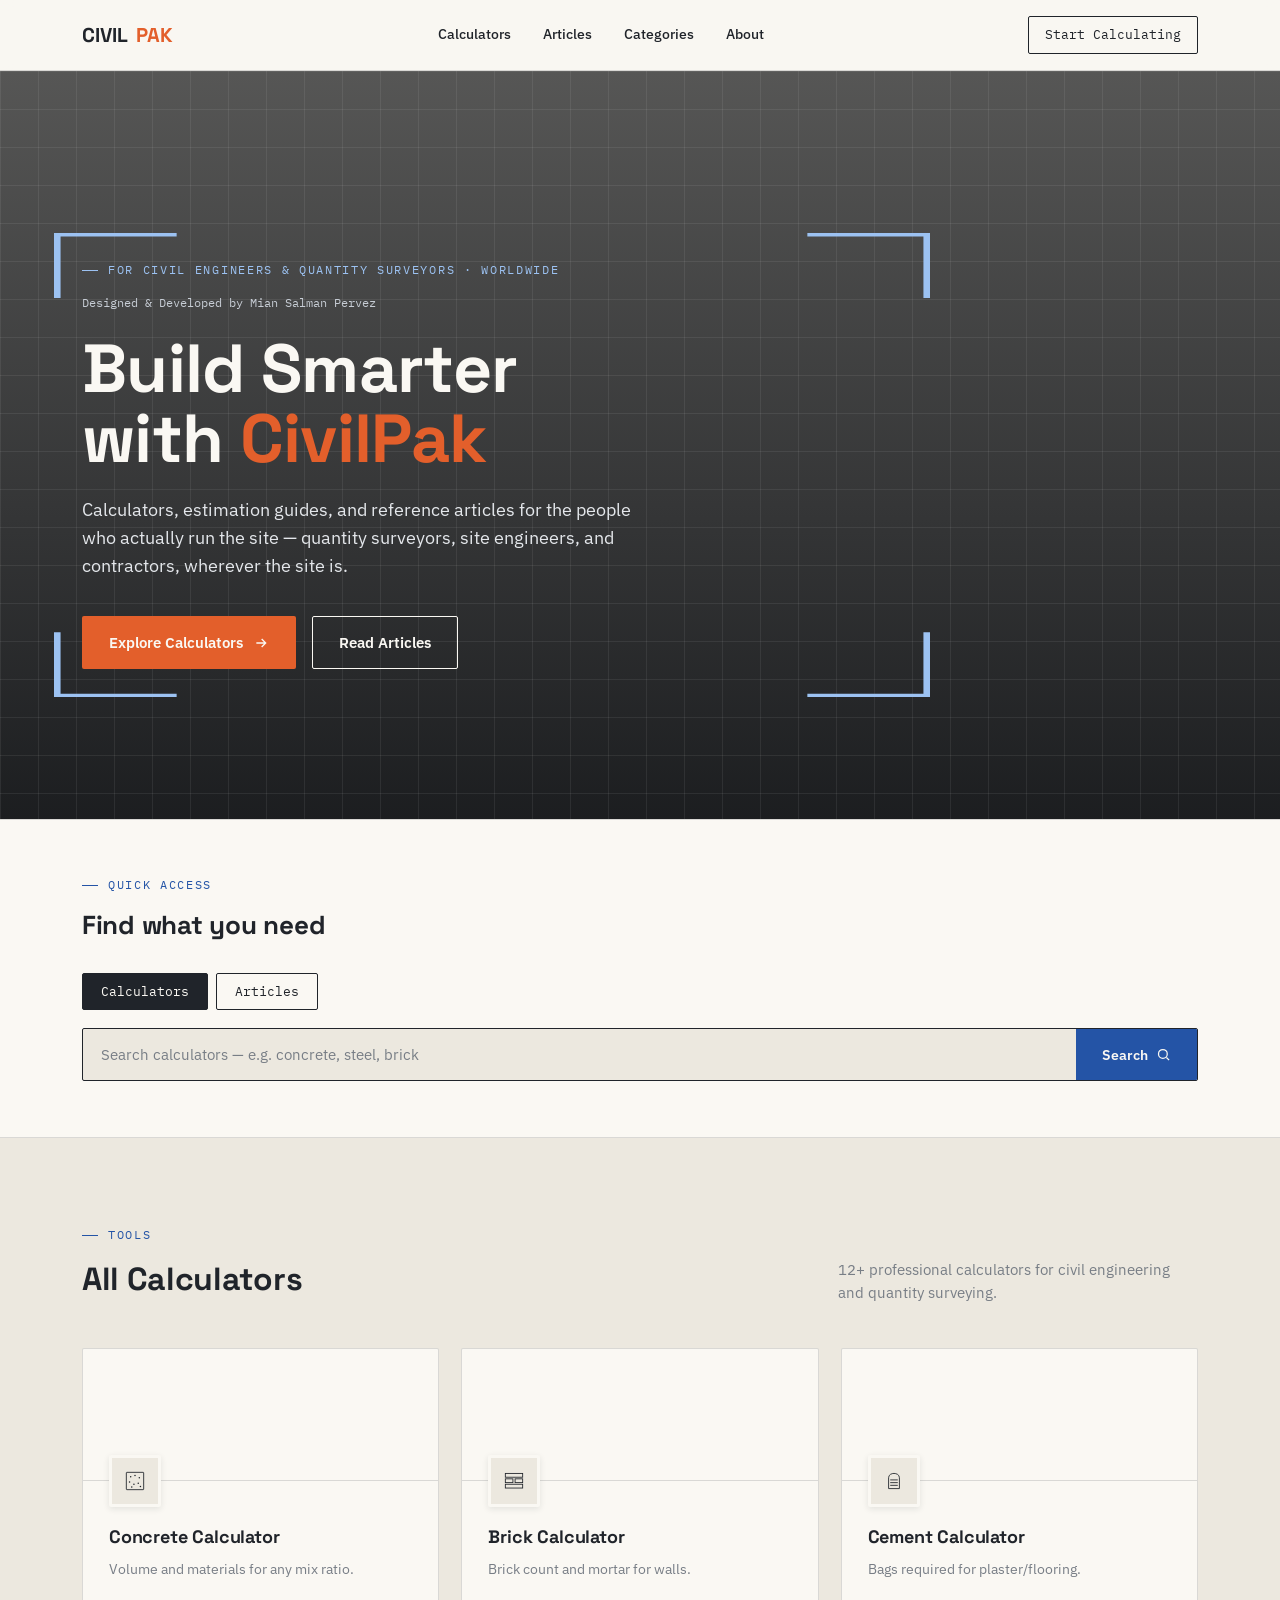
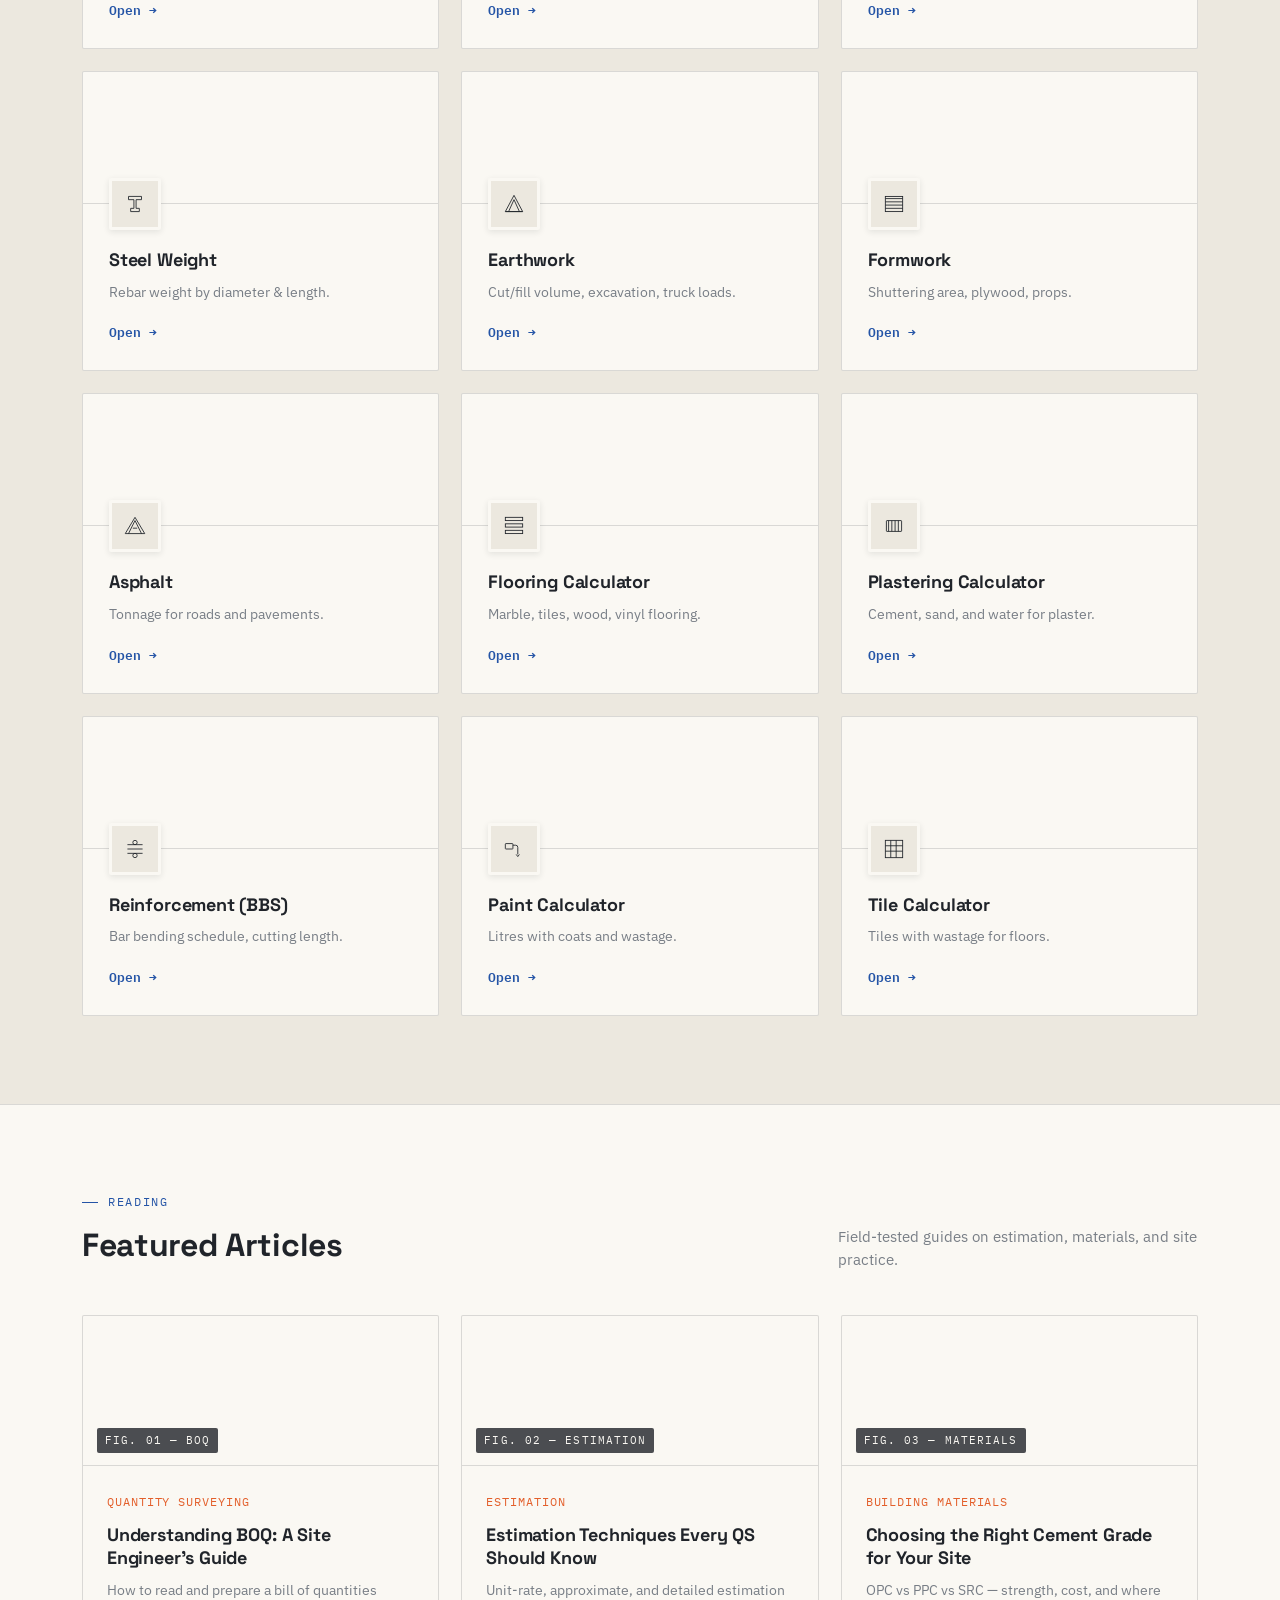
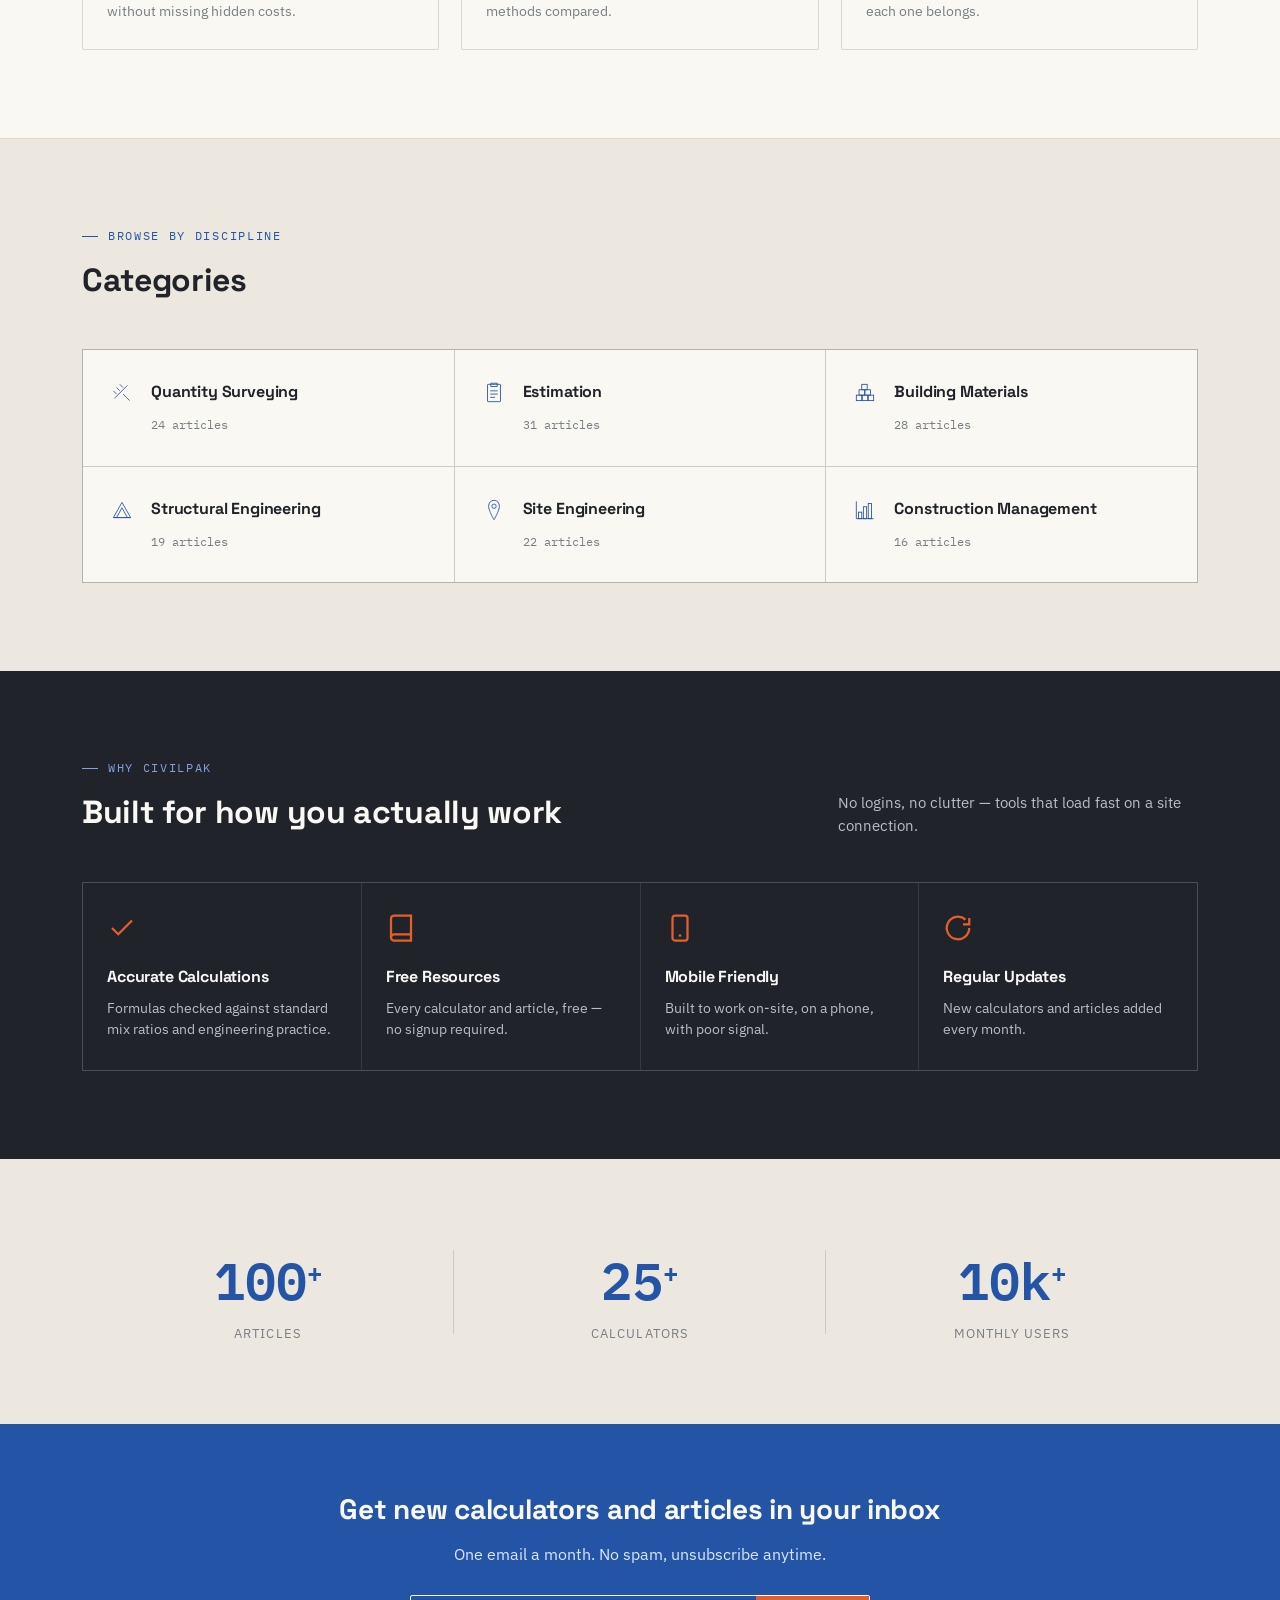
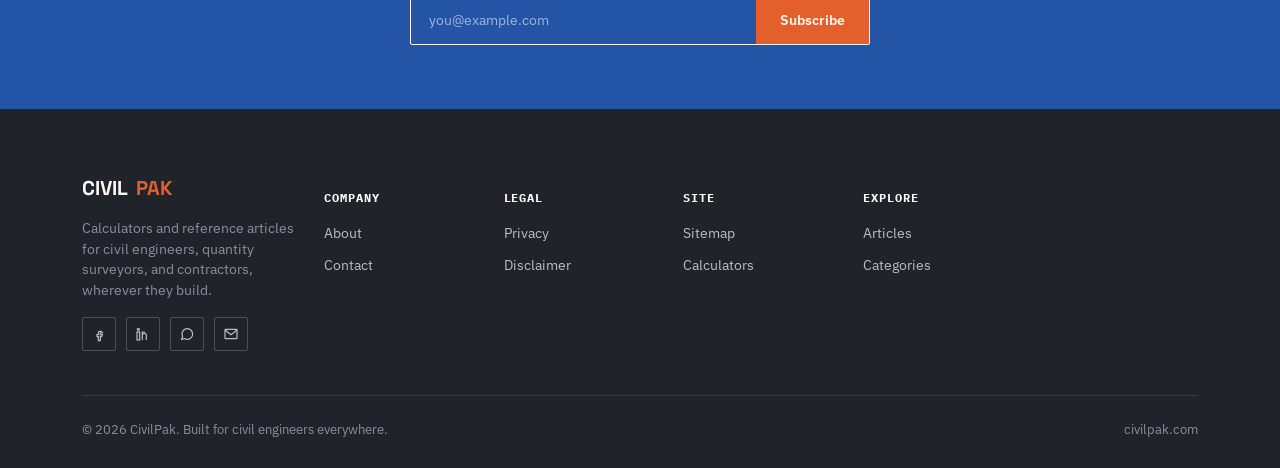
==== commit 735d0eab: "Add files via upload" ====
--- a/index.html
+++ b/index.html
@@ -18,6 +18,8 @@
     --steel:#787E86;
     --line:#20242A26;
     --radius:2px;
+    --green:#2D7D46;
+    --green-soft:#2D7D461a;
   }
 
   *{ box-sizing:border-box; }
@@ -66,7 +68,6 @@
     padding:0 32px;
   }
 
-  /* ===== grid paper texture ===== */
   .grid-bg{
     background-image:
       linear-gradient(var(--line) 1px, transparent 1px),
@@ -74,7 +75,6 @@
     background-size:38px 38px;
   }
 
-  /* ===== NAV ===== */
   .nav{
     position:sticky; top:0; z-index:50;
     background:rgba(250,248,243,.92);
@@ -102,9 +102,7 @@
     border-radius:var(--radius);
   }
   .nav-cta:hover{ background:var(--graphite); color:var(--chalk); }
-  .nav-toggle{ display:none; }
-
-  /* ===== HERO ===== */
+
   .hero{
     position:relative;
     padding:190px 0 150px;
@@ -133,7 +131,6 @@
     position:relative;
     max-width:820px;
   }
-  /* dimension-line corner brackets, drafting signature */
   .hero-frame svg.brackets{
     position:absolute;
     inset:-28px -28px -28px -28px;
@@ -188,7 +185,6 @@
   .btn-secondary{ background:transparent; color:var(--chalk); border:1px solid var(--chalk); }
   .btn-secondary:hover{ background:var(--chalk); color:var(--graphite); }
 
-  /* ===== SEARCH ===== */
   .search{
     background:var(--chalk);
     border-top:1px solid var(--line);
@@ -227,7 +223,6 @@
   }
   .search-box button:hover{ background:#1c407f; }
 
-  /* ===== SECTION HEADS ===== */
   .section{ padding:88px 0; }
   .section-head{
     display:flex; justify-content:space-between; align-items:flex-end;
@@ -236,7 +231,6 @@
   .section-head h2{ font-size:32px; margin-top:10px; }
   .section-head .desc{ color:var(--steel); font-size:15px; max-width:360px; }
 
-  /* ===== CALCULATOR CARDS ===== */
   .calc-grid{
     display:grid;
     grid-template-columns:repeat(3, 1fr);
@@ -276,17 +270,123 @@
     font-family:'IBM Plex Mono', monospace;
     font-size:12.5px; color:var(--blueprint); font-weight:600;
     display:inline-flex; align-items:center; gap:6px;
+    cursor:pointer;
+    border:none;
+    background:none;
+    padding:0;
   }
   .calc-card:hover .calc-link{ text-decoration:underline; }
 
-  /* ===== ARTICLES ===== */
+  .modal-overlay {
+    display:none;
+    position:fixed;
+    inset:0;
+    background:rgba(0,0,0,.7);
+    z-index:1000;
+    align-items:center;
+    justify-content:center;
+    padding:20px;
+    backdrop-filter:blur(4px);
+  }
+  .modal-overlay.active{ display:flex; }
+  .modal {
+    background:var(--chalk);
+    max-width:600px;
+    width:100%;
+    border-radius:var(--radius);
+    padding:40px 36px;
+    max-height:90vh;
+    overflow-y:auto;
+    border:1px solid var(--line);
+    position:relative;
+    animation:modalIn .3s ease;
+  }
+  @keyframes modalIn {
+    from{ opacity:0; transform:scale(.96) translateY(12px); }
+    to{ opacity:1; transform:scale(1) translateY(0); }
+  }
+  .modal-close {
+    position:absolute;
+    top:16px; right:20px;
+    font-size:28px;
+    background:none;
+    border:none;
+    color:var(--steel);
+    cursor:pointer;
+    line-height:1;
+  }
+  .modal-close:hover{ color:var(--graphite); }
+  .modal h2{ font-size:26px; margin-bottom:8px; }
+  .modal .subtitle{ color:var(--steel); font-size:14px; margin-bottom:24px; }
+  .form-group{ margin-bottom:18px; }
+  .form-group label{ display:block; font-weight:600; font-size:14px; margin-bottom:5px; }
+  .form-group input, .form-group select{
+    width:100%;
+    padding:12px 14px;
+    border:1.5px solid var(--line);
+    border-radius:var(--radius);
+    font-size:15px;
+    background:var(--concrete);
+    transition:border .15s;
+  }
+  .form-group input:focus, .form-group select:focus{
+    outline:none;
+    border-color:var(--blueprint);
+  }
+  .result-box{
+    background:var(--blueprint-soft);
+    padding:20px 22px;
+    border-radius:var(--radius);
+    margin-top:20px;
+    border-left:4px solid var(--blueprint);
+  }
+  .result-box h4{
+    font-size:13px;
+    text-transform:uppercase;
+    letter-spacing:.06em;
+    color:var(--steel);
+    margin-bottom:8px;
+  }
+  .result-box .value{
+    font-family:'IBM Plex Mono', monospace;
+    font-size:28px;
+    font-weight:600;
+    color:var(--graphite);
+  }
+  .result-box .value small{
+    font-size:16px;
+    font-weight:400;
+    color:var(--steel);
+    margin-left:8px;
+  }
+  .result-detail{
+    display:grid;
+    grid-template-columns:1fr 1fr;
+    gap:8px;
+    margin-top:10px;
+    font-size:14px;
+  }
+  .result-detail span{ color:var(--steel); }
+  .result-detail strong{ color:var(--graphite); }
+  .btn-calc{
+    background:var(--blueprint);
+    color:var(--chalk);
+    border:none;
+    padding:14px 28px;
+    font-weight:600;
+    font-size:15px;
+    border-radius:var(--radius);
+    width:100%;
+    transition:background .15s;
+  }
+  .btn-calc:hover{ background:#1c407f; }
+
   .article-grid{
     display:grid;
     grid-template-columns:repeat(3, 1fr);
     gap:22px;
   }
   .article-card{
-    display:block;
     background:var(--chalk);
     border:1px solid var(--line);
     border-radius:var(--radius);
@@ -317,7 +417,6 @@
   .article-body h3{ font-size:18px; margin:10px 0 10px; line-height:1.3; }
   .article-body p{ font-size:14px; color:var(--steel); }
 
-  /* ===== CATEGORIES ===== */
   .cat-grid{
     display:grid;
     grid-template-columns:repeat(3, 1fr);
@@ -339,7 +438,6 @@
     font-size:12px; color:var(--steel);
   }
 
-  /* ===== WHY ===== */
   .why{ background:var(--graphite); color:var(--chalk); }
   .why .eyebrow{ color:#7FA3E0; }
   .why .eyebrow::before{ background:#7FA3E0; }
@@ -354,7 +452,6 @@
   .why-item h3{ font-size:16px; margin-bottom:8px; }
   .why-item p{ font-size:13.5px; color:#B9BEC6; }
 
-  /* ===== STATS ===== */
   .stats{ padding:80px 0; }
   .stats-grid{
     display:grid; grid-template-columns:repeat(3, 1fr);
@@ -383,7 +480,6 @@
     color:var(--steel);
   }
 
-  /* ===== NEWSLETTER ===== */
   .newsletter{
     background:var(--blueprint);
     color:var(--chalk);
@@ -408,7 +504,6 @@
     font-weight:600; padding:0 24px; font-size:14px;
   }
 
-  /* ===== FOOTER ===== */
   .footer{ background:var(--graphite); color:#B9BEC6; padding:64px 0 28px; }
   .footer-top{
     display:grid; grid-template-columns:1.4fr repeat(5, 1fr);
@@ -447,6 +542,8 @@
     .footer-top{ grid-template-columns:1fr; }
     .cta-row{ flex-direction:column; }
     .btn{ justify-content:center; }
+    .modal{ padding:28px 20px; }
+    .result-detail{ grid-template-columns:1fr; }
   }
 
   @media (prefers-reduced-motion: reduce){
@@ -472,7 +569,7 @@
   </div>
 </nav>
 
-<!-- ============ HERO ============ -->
+<!-- HERO -->
 <header class="hero">
   <div class="hero-photo"></div>
   <div class="hero-scrim"></div>
@@ -500,7 +597,7 @@
   </div>
 </header>
 
-<!-- ============ SEARCH ============ -->
+<!-- SEARCH -->
 <section class="search">
   <div class="wrap">
     <div class="search-head">
@@ -515,7 +612,7 @@
     </div>
     <div class="search-box">
       <input id="search-input" type="text" placeholder="Search calculators — e.g. concrete, steel, brick">
-      <button>
+      <button onclick="filterCalculators()">
         Search
         <svg width="15" height="15" viewBox="0 0 24 24" fill="none" stroke="currentColor" stroke-width="2"><circle cx="11" cy="11" r="7"/><path d="M21 21l-4.3-4.3"/></svg>
       </button>
@@ -523,87 +620,147 @@
   </div>
 </section>
 
-<!-- ============ POPULAR CALCULATORS ============ -->
+<!-- CALCULATORS -->
 <section class="section" id="calculators">
   <div class="wrap">
     <div class="section-head">
       <div>
         <span class="eyebrow">TOOLS</span>
-        <h2>Popular Calculators</h2>
-      </div>
-      <p class="desc">Quick, code-checked calculations you can run on-site from your phone.</p>
-    </div>
-    <div class="calc-grid">
-
-      <div class="calc-card">
+        <h2>All Calculators</h2>
+      </div>
+      <p class="desc">12+ professional calculators for civil engineering and quantity surveying.</p>
+    </div>
+    <div class="calc-grid" id="calcGrid">
+
+      <!-- 1. Concrete -->
+      <div class="calc-card" data-calc="concrete">
         <div class="calc-photo" style="background-image:url('https://images.unsplash.com/photo-1531834685032-c34bf0d84c77?fm=jpg&q=70&w=1200&auto=format&fit=crop');"></div>
         <div class="calc-body">
-          <div class="calc-icon">
-            <svg viewBox="0 0 48 48" fill="none" stroke-width="1.6"><rect x="8" y="8" width="32" height="32" rx="1"/><circle cx="16" cy="16" r="1.4" fill="currentColor" stroke="none"/><circle cx="24" cy="14" r="1.4" fill="currentColor" stroke="none"/><circle cx="32" cy="18" r="1.4" fill="currentColor" stroke="none"/><circle cx="14" cy="26" r="1.4" fill="currentColor" stroke="none"/><circle cx="22" cy="30" r="1.4" fill="currentColor" stroke="none"/><circle cx="30" cy="28" r="1.4" fill="currentColor" stroke="none"/><circle cx="34" cy="34" r="1.4" fill="currentColor" stroke="none"/><circle cx="18" cy="35" r="1.4" fill="currentColor" stroke="none"/></svg>
-          </div>
+          <div class="calc-icon"><svg viewBox="0 0 48 48" fill="none" stroke-width="1.6"><rect x="8" y="8" width="32" height="32" rx="1"/><circle cx="16" cy="16" r="1.4" fill="currentColor" stroke="none"/><circle cx="24" cy="14" r="1.4" fill="currentColor" stroke="none"/><circle cx="32" cy="18" r="1.4" fill="currentColor" stroke="none"/><circle cx="14" cy="26" r="1.4" fill="currentColor" stroke="none"/><circle cx="22" cy="30" r="1.4" fill="currentColor" stroke="none"/><circle cx="30" cy="28" r="1.4" fill="currentColor" stroke="none"/><circle cx="34" cy="34" r="1.4" fill="currentColor" stroke="none"/><circle cx="18" cy="35" r="1.4" fill="currentColor" stroke="none"/></svg></div>
           <h3>Concrete Calculator</h3>
-          <p>Work out volume and cement bags for any mix ratio.</p>
-          <a href="#" class="calc-link">Open calculator →</a>
+          <p>Volume and materials for any mix ratio.</p>
+          <button class="calc-link" onclick="openCalculator('concrete')">Open →</button>
         </div>
       </div>
 
-      <div class="calc-card">
+      <!-- 2. Brick -->
+      <div class="calc-card" data-calc="brick">
         <div class="calc-photo" style="background-image:url('https://images.unsplash.com/photo-1704005445445-2747074be8ac?fm=jpg&q=70&w=1200&auto=format&fit=crop');"></div>
         <div class="calc-body">
-          <div class="calc-icon">
-            <svg viewBox="0 0 48 48" fill="none" stroke-width="1.6"><rect x="8" y="10" width="32" height="7"/><rect x="8" y="20" width="14" height="7"/><rect x="26" y="20" width="14" height="7"/><rect x="8" y="30" width="32" height="7"/></svg>
-          </div>
+          <div class="calc-icon"><svg viewBox="0 0 48 48" fill="none" stroke-width="1.6"><rect x="8" y="10" width="32" height="7"/><rect x="8" y="20" width="14" height="7"/><rect x="26" y="20" width="14" height="7"/><rect x="8" y="30" width="32" height="7"/></svg></div>
           <h3>Brick Calculator</h3>
-          <p>Estimate brick count and mortar for any wall size.</p>
-          <a href="#" class="calc-link">Open calculator →</a>
+          <p>Brick count and mortar for walls.</p>
+          <button class="calc-link" onclick="openCalculator('brick')">Open →</button>
         </div>
       </div>
 
-      <div class="calc-card">
+      <!-- 3. Cement -->
+      <div class="calc-card" data-calc="cement">
         <div class="calc-photo" style="background-image:url('https://images.unsplash.com/photo-1575722290270-626b0208df99?fm=jpg&q=70&w=1200&auto=format&fit=crop');"></div>
         <div class="calc-body">
-          <div class="calc-icon">
-            <svg viewBox="0 0 48 48" fill="none" stroke-width="1.6"><path d="M14 18 L14 38 L34 38 L34 18 C34 12 28 10 24 10 C20 10 14 12 14 18Z"/><path d="M17 22h14M17 27h14M17 32h14"/></svg>
-          </div>
+          <div class="calc-icon"><svg viewBox="0 0 48 48" fill="none" stroke-width="1.6"><path d="M14 18 L14 38 L34 38 L34 18 C34 12 28 10 24 10 C20 10 14 12 14 18Z"/><path d="M17 22h14M17 27h14M17 32h14"/></svg></div>
           <h3>Cement Calculator</h3>
-          <p>Convert wall or slab area into bags required.</p>
-          <a href="#" class="calc-link">Open calculator →</a>
+          <p>Bags required for plaster/flooring.</p>
+          <button class="calc-link" onclick="openCalculator('cement')">Open →</button>
         </div>
       </div>
 
-      <div class="calc-card">
+      <!-- 4. Steel -->
+      <div class="calc-card" data-calc="steel">
         <div class="calc-photo" style="background-image:url('https://images.unsplash.com/photo-1763771420303-0f11ccf613d1?fm=jpg&q=70&w=1200&auto=format&fit=crop');"></div>
         <div class="calc-body">
-          <div class="calc-icon">
-            <svg viewBox="0 0 48 48" fill="none" stroke-width="1.6"><path d="M12 10h24v6H26v16h6v6H16v-6h6V16H12z"/></svg>
-          </div>
-          <h3>Steel Weight Calculator</h3>
-          <p>Calculate rebar weight by diameter and length.</p>
-          <a href="#" class="calc-link">Open calculator →</a>
+          <div class="calc-icon"><svg viewBox="0 0 48 48" fill="none" stroke-width="1.6"><path d="M12 10h24v6H26v16h6v6H16v-6h6V16H12z"/></svg></div>
+          <h3>Steel Weight</h3>
+          <p>Rebar weight by diameter & length.</p>
+          <button class="calc-link" onclick="openCalculator('steel')">Open →</button>
         </div>
       </div>
 
-      <div class="calc-card">
+      <!-- 5. Earthwork -->
+      <div class="calc-card" data-calc="earthwork">
+        <div class="calc-photo" style="background-image:url('https://images.unsplash.com/photo-1581094794329-c8112a89af12?fm=jpg&q=70&w=1200&auto=format&fit=crop');"></div>
+        <div class="calc-body">
+          <div class="calc-icon"><svg viewBox="0 0 48 48" fill="none" stroke-width="1.6"><path d="M8 38 L24 8 L40 38 Z"/><path d="M14 38 L24 16 L34 38"/><path d="M8 38h32"/></svg></div>
+          <h3>Earthwork</h3>
+          <p>Cut/fill volume, excavation, truck loads.</p>
+          <button class="calc-link" onclick="openCalculator('earthwork')">Open →</button>
+        </div>
+      </div>
+
+      <!-- 6. Formwork -->
+      <div class="calc-card" data-calc="formwork">
+        <div class="calc-photo" style="background-image:url('https://images.unsplash.com/photo-1541888946425-d81bb19240f5?fm=jpg&q=70&w=1200&auto=format&fit=crop');"></div>
+        <div class="calc-body">
+          <div class="calc-icon"><svg viewBox="0 0 48 48" fill="none" stroke-width="1.6"><rect x="8" y="10" width="32" height="28"/><path d="M8 14h32M8 20h32M8 26h32M8 32h32"/></svg></div>
+          <h3>Formwork</h3>
+          <p>Shuttering area, plywood, props.</p>
+          <button class="calc-link" onclick="openCalculator('formwork')">Open →</button>
+        </div>
+      </div>
+
+      <!-- 7. Asphalt -->
+      <div class="calc-card" data-calc="asphalt">
+        <div class="calc-photo" style="background-image:url('https://images.unsplash.com/photo-1580587771525-78b9dba3b914?fm=jpg&q=70&w=1200&auto=format&fit=crop');"></div>
+        <div class="calc-body">
+          <div class="calc-icon"><svg viewBox="0 0 48 48" fill="none" stroke-width="1.6"><path d="M6 38 L24 8 L42 38"/><path d="M12 38 L24 14 L36 38"/><path d="M6 38h36"/><path d="M20 28h8"/></svg></div>
+          <h3>Asphalt</h3>
+          <p>Tonnage for roads and pavements.</p>
+          <button class="calc-link" onclick="openCalculator('asphalt')">Open →</button>
+        </div>
+      </div>
+
+      <!-- 8. Flooring -->
+      <div class="calc-card" data-calc="flooring">
+        <div class="calc-photo" style="background-image:url('https://images.unsplash.com/photo-1558618666-fcd25c85f63d?fm=jpg&q=70&w=1200&auto=format&fit=crop');"></div>
+        <div class="calc-body">
+          <div class="calc-icon"><svg viewBox="0 0 48 48" fill="none" stroke-width="1.6"><rect x="8" y="8" width="32" height="6"/><rect x="8" y="20" width="32" height="6"/><rect x="8" y="32" width="32" height="6"/></svg></div>
+          <h3>Flooring Calculator</h3>
+          <p>Marble, tiles, wood, vinyl flooring.</p>
+          <button class="calc-link" onclick="openCalculator('flooring')">Open →</button>
+        </div>
+      </div>
+
+      <!-- 9. Plastering -->
+      <div class="calc-card" data-calc="plastering">
+        <div class="calc-photo" style="background-image:url('https://images.unsplash.com/photo-1581858727109-9b8786ae9445?fm=jpg&q=70&w=1200&auto=format&fit=crop');"></div>
+        <div class="calc-body">
+          <div class="calc-icon"><svg viewBox="0 0 48 48" fill="none" stroke-width="1.6"><rect x="10" y="14" width="28" height="20" rx="1"/><path d="M14 14v20M20 14v20M26 14v20M32 14v20"/></svg></div>
+          <h3>Plastering Calculator</h3>
+          <p>Cement, sand, and water for plaster.</p>
+          <button class="calc-link" onclick="openCalculator('plastering')">Open →</button>
+        </div>
+      </div>
+
+      <!-- 10. Reinforcement (BBS) -->
+      <div class="calc-card" data-calc="reinforcement">
+        <div class="calc-photo" style="background-image:url('https://images.unsplash.com/photo-1558618666-fcd25c85f63d?fm=jpg&q=70&w=1200&auto=format&fit=crop');"></div>
+        <div class="calc-body">
+          <div class="calc-icon"><svg viewBox="0 0 48 48" fill="none" stroke-width="1.6"><path d="M10 24 L38 24"/><path d="M10 16 L38 16"/><path d="M10 32 L38 32"/><circle cx="24" cy="12" r="4"/><circle cx="24" cy="36" r="4"/></svg></div>
+          <h3>Reinforcement (BBS)</h3>
+          <p>Bar bending schedule, cutting length.</p>
+          <button class="calc-link" onclick="openCalculator('reinforcement')">Open →</button>
+        </div>
+      </div>
+
+      <!-- 11. Paint -->
+      <div class="calc-card" data-calc="paint">
         <div class="calc-photo" style="background-image:url('https://images.unsplash.com/photo-1675191863404-e1db618d6655?fm=jpg&q=70&w=1200&auto=format&fit=crop');"></div>
         <div class="calc-body">
-          <div class="calc-icon">
-            <svg viewBox="0 0 48 48" fill="none" stroke-width="1.6"><rect x="8" y="14" width="14" height="10" rx="1"/><path d="M22 17h5a4 4 0 0 1 4 4v13"/><path d="M28 34l3 4 3-4"/></svg>
-          </div>
+          <div class="calc-icon"><svg viewBox="0 0 48 48" fill="none" stroke-width="1.6"><rect x="8" y="14" width="14" height="10" rx="1"/><path d="M22 17h5a4 4 0 0 1 4 4v13"/><path d="M28 34l3 4 3-4"/></svg></div>
           <h3>Paint Calculator</h3>
-          <p>Estimate litres needed by area and number of coats.</p>
-          <a href="#" class="calc-link">Open calculator →</a>
+          <p>Litres with coats and wastage.</p>
+          <button class="calc-link" onclick="openCalculator('paint')">Open →</button>
         </div>
       </div>
 
-      <div class="calc-card">
+      <!-- 12. Tile -->
+      <div class="calc-card" data-calc="tile">
         <div class="calc-photo" style="background-image:url('https://images.unsplash.com/photo-1523350165414-082d792c4bcc?fm=jpg&q=70&w=1200&auto=format&fit=crop');"></div>
         <div class="calc-body">
-          <div class="calc-icon">
-            <svg viewBox="0 0 48 48" fill="none" stroke-width="1.6"><rect x="8" y="8" width="32" height="32"/><path d="M8 18h32M8 28h32M18 8v32M28 8v32"/></svg>
-          </div>
+          <div class="calc-icon"><svg viewBox="0 0 48 48" fill="none" stroke-width="1.6"><rect x="8" y="8" width="32" height="32"/><path d="M8 18h32M8 28h32M18 8v32M28 8v32"/></svg></div>
           <h3>Tile Calculator</h3>
-          <p>Work out tiles, wastage, and boxes for any floor.</p>
-          <a href="#" class="calc-link">Open calculator →</a>
+          <p>Tiles with wastage for floors.</p>
+          <button class="calc-link" onclick="openCalculator('tile')">Open →</button>
         </div>
       </div>
 
@@ -611,158 +768,98 @@
   </div>
 </section>
 
-<!-- ============ FEATURED ARTICLES ============ -->
+<!-- MODAL -->
+<div class="modal-overlay" id="calcModal">
+  <div class="modal">
+    <button class="modal-close" onclick="closeModal()">×</button>
+    <h2 id="modalTitle">Calculator</h2>
+    <p class="subtitle" id="modalSubtitle">Enter values to calculate</p>
+    <div id="modalContent"></div>
+    <button class="btn-calc" onclick="calculate()">Calculate Now</button>
+    <div class="result-box" id="resultBox" style="display:none;">
+      <h4>Results</h4>
+      <div class="value" id="resultValue">0 <small>units</small></div>
+      <div class="result-detail" id="resultDetail"></div>
+    </div>
+  </div>
+</div>
+
+<!-- ARTICLES -->
 <section class="section" id="articles" style="background:var(--chalk); border-top:1px solid var(--line); border-bottom:1px solid var(--line);">
   <div class="wrap">
     <div class="section-head">
-      <div>
-        <span class="eyebrow">READING</span>
-        <h2>Featured Articles</h2>
-      </div>
+      <div><span class="eyebrow">READING</span><h2>Featured Articles</h2></div>
       <p class="desc">Field-tested guides on estimation, materials, and site practice.</p>
     </div>
     <div class="article-grid">
-
-      <a class="article-card" href="article-boq-guide.html">
+      <div class="article-card">
         <div class="article-thumb" style="background-image:url('https://images.unsplash.com/photo-1721244654394-36a7bc2da288?fm=jpg&q=70&w=1200&auto=format&fit=crop');"><span class="tag">FIG. 01 — BOQ</span></div>
-        <div class="article-body">
-          <span class="cat">Quantity Surveying</span>
-          <h3>Understanding BOQ: A Site Engineer's Guide</h3>
-          <p>How to read and prepare a bill of quantities without missing hidden costs.</p>
-        </div>
-      </a>
-
-      <a class="article-card" href="article-estimation-techniques.html">
+        <div class="article-body"><span class="cat">Quantity Surveying</span><h3>Understanding BOQ: A Site Engineer's Guide</h3><p>How to read and prepare a bill of quantities without missing hidden costs.</p></div>
+      </div>
+      <div class="article-card">
         <div class="article-thumb" style="background-image:url('https://images.unsplash.com/photo-1503387837-b154d5074bd2?fm=jpg&q=70&w=1200&auto=format&fit=crop');"><span class="tag">FIG. 02 — ESTIMATION</span></div>
-        <div class="article-body">
-          <span class="cat">Estimation</span>
-          <h3>Estimation Techniques Every QS Should Know</h3>
-          <p>Unit-rate, approximate, and detailed estimation methods compared.</p>
-        </div>
-      </a>
-
-      <a class="article-card" href="article-cement-grade.html">
+        <div class="article-body"><span class="cat">Estimation</span><h3>Estimation Techniques Every QS Should Know</h3><p>Unit-rate, approximate, and detailed estimation methods compared.</p></div>
+      </div>
+      <div class="article-card">
         <div class="article-thumb" style="background-image:url('https://images.unsplash.com/photo-1560780552-ba54683cb263?fm=jpg&q=70&w=1200&auto=format&fit=crop');"><span class="tag">FIG. 03 — MATERIALS</span></div>
-        <div class="article-body">
-          <span class="cat">Building Materials</span>
-          <h3>Choosing the Right Cement Grade for Your Site</h3>
-          <p>OPC vs PPC vs SRC — strength, cost, and where each one belongs.</p>
-        </div>
-      </a>
-
+        <div class="article-body"><span class="cat">Building Materials</span><h3>Choosing the Right Cement Grade for Your Site</h3><p>OPC vs PPC vs SRC — strength, cost, and where each one belongs.</p></div>
+      </div>
     </div>
   </div>
 </section>
 
-<!-- ============ CATEGORIES ============ -->
+<!-- CATEGORIES -->
 <section class="section" id="categories">
   <div class="wrap">
-    <div class="section-head">
-      <div>
-        <span class="eyebrow">BROWSE BY DISCIPLINE</span>
-        <h2>Categories</h2>
-      </div>
-    </div>
+    <div class="section-head"><div><span class="eyebrow">BROWSE BY DISCIPLINE</span><h2>Categories</h2></div></div>
     <div class="cat-grid">
-
-      <div class="cat-item">
-        <div class="cat-icon"><svg viewBox="0 0 48 48" fill="none" stroke-width="1.6"><path d="M10 34 L34 10 M14 14l6 6M20 8l6 6M8 20l6 6M26 26l6 6M32 32l6 6"/></svg></div>
-        <div><h3>Quantity Surveying</h3><span class="count">24 articles</span></div>
-      </div>
-
-      <div class="cat-item">
-        <div class="cat-icon"><svg viewBox="0 0 48 48" fill="none" stroke-width="1.6"><rect x="12" y="8" width="24" height="32" rx="1"/><path d="M18 6h12v6H18z"/><path d="M17 20h14M17 26h14M17 32h9"/></svg></div>
-        <div><h3>Estimation</h3><span class="count">31 articles</span></div>
-      </div>
-
-      <div class="cat-item">
-        <div class="cat-icon"><svg viewBox="0 0 48 48" fill="none" stroke-width="1.6"><rect x="8" y="28" width="10" height="10"/><rect x="19" y="28" width="10" height="10"/><rect x="30" y="28" width="10" height="10"/><rect x="13" y="18" width="10" height="10"/><rect x="24" y="18" width="10" height="10"/><rect x="18" y="8" width="10" height="10"/></svg></div>
-        <div><h3>Building Materials</h3><span class="count">28 articles</span></div>
-      </div>
-
-      <div class="cat-item">
-        <div class="cat-icon"><svg viewBox="0 0 48 48" fill="none" stroke-width="1.6"><path d="M8 38 L24 10 L40 38 Z M14 38 L24 20 L34 38 M8 38h32"/></svg></div>
-        <div><h3>Structural Engineering</h3><span class="count">19 articles</span></div>
-      </div>
-
-      <div class="cat-item">
-        <div class="cat-icon"><svg viewBox="0 0 48 48" fill="none" stroke-width="1.6"><path d="M24 6c-6 0-10 5-10 11 0 8 10 25 10 25s10-17 10-25c0-6-4-11-10-11z"/><circle cx="24" cy="17" r="4"/></svg></div>
-        <div><h3>Site Engineering</h3><span class="count">22 articles</span></div>
-      </div>
-
-      <div class="cat-item">
-        <div class="cat-icon"><svg viewBox="0 0 48 48" fill="none" stroke-width="1.6"><path d="M8 40V8M8 40h32"/><rect x="12" y="28" width="6" height="12"/><rect x="21" y="18" width="6" height="22"/><rect x="30" y="12" width="6" height="28"/></svg></div>
-        <div><h3>Construction Management</h3><span class="count">16 articles</span></div>
-      </div>
-
+      <div class="cat-item"><div class="cat-icon"><svg viewBox="0 0 48 48" fill="none" stroke-width="1.6"><path d="M10 34 L34 10 M14 14l6 6M20 8l6 6M8 20l6 6M26 26l6 6M32 32l6 6"/></svg></div><div><h3>Quantity Surveying</h3><span class="count">24 articles</span></div></div>
+      <div class="cat-item"><div class="cat-icon"><svg viewBox="0 0 48 48" fill="none" stroke-width="1.6"><rect x="12" y="8" width="24" height="32" rx="1"/><path d="M18 6h12v6H18z"/><path d="M17 20h14M17 26h14M17 32h9"/></svg></div><div><h3>Estimation</h3><span class="count">31 articles</span></div></div>
+      <div class="cat-item"><div class="cat-icon"><svg viewBox="0 0 48 48" fill="none" stroke-width="1.6"><rect x="8" y="28" width="10" height="10"/><rect x="19" y="28" width="10" height="10"/><rect x="30" y="28" width="10" height="10"/><rect x="13" y="18" width="10" height="10"/><rect x="24" y="18" width="10" height="10"/><rect x="18" y="8" width="10" height="10"/></svg></div><div><h3>Building Materials</h3><span class="count">28 articles</span></div></div>
+      <div class="cat-item"><div class="cat-icon"><svg viewBox="0 0 48 48" fill="none" stroke-width="1.6"><path d="M8 38 L24 10 L40 38 Z M14 38 L24 20 L34 38 M8 38h32"/></svg></div><div><h3>Structural Engineering</h3><span class="count">19 articles</span></div></div>
+      <div class="cat-item"><div class="cat-icon"><svg viewBox="0 0 48 48" fill="none" stroke-width="1.6"><path d="M24 6c-6 0-10 5-10 11 0 8 10 25 10 25s10-17 10-25c0-6-4-11-10-11z"/><circle cx="24" cy="17" r="4"/></svg></div><div><h3>Site Engineering</h3><span class="count">22 articles</span></div></div>
+      <div class="cat-item"><div class="cat-icon"><svg viewBox="0 0 48 48" fill="none" stroke-width="1.6"><path d="M8 40V8M8 40h32"/><rect x="12" y="28" width="6" height="12"/><rect x="21" y="18" width="6" height="22"/><rect x="30" y="12" width="6" height="28"/></svg></div><div><h3>Construction Management</h3><span class="count">16 articles</span></div></div>
     </div>
   </div>
 </section>
 
-<!-- ============ WHY CIVILPAK ============ -->
+<!-- WHY -->
 <section class="section why" id="why">
   <div class="wrap">
-    <div class="section-head">
-      <div>
-        <span class="eyebrow">WHY CIVILPAK</span>
-        <h2>Built for how you actually work</h2>
-      </div>
-      <p class="desc">No logins, no clutter — tools that load fast on a site connection.</p>
-    </div>
+    <div class="section-head"><div><span class="eyebrow">WHY CIVILPAK</span><h2>Built for how you actually work</h2></div><p class="desc">No logins, no clutter — tools that load fast on a site connection.</p></div>
     <div class="why-grid">
-
-      <div class="why-item">
-        <svg viewBox="0 0 24 24" fill="none" stroke-width="1.8"><path d="M20 6L9 17l-5-5"/></svg>
-        <h3>Accurate Calculations</h3>
-        <p>Formulas checked against standard mix ratios and engineering practice.</p>
-      </div>
-
-      <div class="why-item">
-        <svg viewBox="0 0 24 24" fill="none" stroke-width="1.8"><path d="M4 19.5A2.5 2.5 0 016.5 17H20"/><path d="M6.5 2H20v20H6.5A2.5 2.5 0 014 19.5v-15A2.5 2.5 0 016.5 2z"/></svg>
-        <h3>Free Resources</h3>
-        <p>Every calculator and article, free — no signup required.</p>
-      </div>
-
-      <div class="why-item">
-        <svg viewBox="0 0 24 24" fill="none" stroke-width="1.8"><rect x="6" y="2" width="12" height="20" rx="2"/><path d="M11 18h2"/></svg>
-        <h3>Mobile Friendly</h3>
-        <p>Built to work on-site, on a phone, with poor signal.</p>
-      </div>
-
-      <div class="why-item">
-        <svg viewBox="0 0 24 24" fill="none" stroke-width="1.8"><path d="M21 12a9 9 0 11-3-6.7"/><path d="M21 4v5h-5"/></svg>
-        <h3>Regular Updates</h3>
-        <p>New calculators and articles added every month.</p>
-      </div>
-
+      <div class="why-item"><svg viewBox="0 0 24 24" fill="none" stroke-width="1.8"><path d="M20 6L9 17l-5-5"/></svg><h3>Accurate Calculations</h3><p>Formulas checked against standard mix ratios and engineering practice.</p></div>
+      <div class="why-item"><svg viewBox="0 0 24 24" fill="none" stroke-width="1.8"><path d="M4 19.5A2.5 2.5 0 016.5 17H20"/><path d="M6.5 2H20v20H6.5A2.5 2.5 0 014 19.5v-15A2.5 2.5 0 016.5 2z"/></svg><h3>Free Resources</h3><p>Every calculator and article, free — no signup required.</p></div>
+      <div class="why-item"><svg viewBox="0 0 24 24" fill="none" stroke-width="1.8"><rect x="6" y="2" width="12" height="20" rx="2"/><path d="M11 18h2"/></svg><h3>Mobile Friendly</h3><p>Built to work on-site, on a phone, with poor signal.</p></div>
+      <div class="why-item"><svg viewBox="0 0 24 24" fill="none" stroke-width="1.8"><path d="M21 12a9 9 0 11-3-6.7"/><path d="M21 4v5h-5"/></svg><h3>Regular Updates</h3><p>New calculators and articles added every month.</p></div>
     </div>
   </div>
 </section>
 
-<!-- ============ STATS ============ -->
+<!-- STATS -->
 <section class="stats">
   <div class="wrap">
     <div class="stats-grid">
       <div class="stat"><span class="num">100<sup>+</sup></span><span class="label">Articles</span></div>
-      <div class="stat"><span class="num">20<sup>+</sup></span><span class="label">Calculators</span></div>
+      <div class="stat"><span class="num">25<sup>+</sup></span><span class="label">Calculators</span></div>
       <div class="stat"><span class="num">10k<sup>+</sup></span><span class="label">Monthly Users</span></div>
     </div>
   </div>
 </section>
 
-<!-- ============ NEWSLETTER ============ -->
+<!-- NEWSLETTER -->
 <section class="newsletter">
   <div class="wrap">
     <h2>Get new calculators and articles in your inbox</h2>
     <p>One email a month. No spam, unsubscribe anytime.</p>
     <div class="news-form">
-      <input type="email" placeholder="you@example.com">
-      <button>Subscribe</button>
+      <input type="email" id="newsletterEmail" placeholder="you@example.com">
+      <button onclick="subscribeNewsletter()">Subscribe</button>
     </div>
   </div>
 </section>
 
-<!-- ============ FOOTER ============ -->
+<!-- FOOTER -->
 <footer class="footer">
   <div class="wrap">
     <div class="footer-top">
@@ -776,36 +873,19 @@
           <a href="#" aria-label="Email"><svg viewBox="0 0 24 24" fill="none" stroke-width="1.8"><rect x="3" y="5" width="18" height="14" rx="1"/><path d="M3 6l9 7 9-7"/></svg></a>
         </div>
       </div>
-
-      <div class="footer-col">
-        <h4>Company</h4>
-        <a href="#">About</a>
-        <a href="#">Contact</a>
-      </div>
-      <div class="footer-col">
-        <h4>Legal</h4>
-        <a href="#">Privacy</a>
-        <a href="#">Disclaimer</a>
-      </div>
-      <div class="footer-col">
-        <h4>Site</h4>
-        <a href="#">Sitemap</a>
-        <a href="#calculators">Calculators</a>
-      </div>
-      <div class="footer-col">
-        <h4>Explore</h4>
-        <a href="#articles">Articles</a>
-        <a href="#categories">Categories</a>
-      </div>
-    </div>
-    <div class="footer-bottom">
-      <span>© 2026 CivilPak. Built for civil engineers everywhere.</span>
-      <span>civilpak.com</span>
-    </div>
+      <div class="footer-col"><h4>Company</h4><a href="#">About</a><a href="#">Contact</a></div>
+      <div class="footer-col"><h4>Legal</h4><a href="#">Privacy</a><a href="#">Disclaimer</a></div>
+      <div class="footer-col"><h4>Site</h4><a href="#">Sitemap</a><a href="#calculators">Calculators</a></div>
+      <div class="footer-col"><h4>Explore</h4><a href="#articles">Articles</a><a href="#categories">Categories</a></div>
+    </div>
+    <div class="footer-bottom"><span>© 2026 CivilPak. Built for civil engineers everywhere.</span><span>civilpak.com</span></div>
   </div>
 </footer>
 
 <script>
+  // ============================================
+  // TAB SWITCHING
+  // ============================================
   function switchTab(which){
     const isCalc = which === 'calc';
     document.getElementById('tab-calc').setAttribute('aria-selected', isCalc);
@@ -815,12 +895,450 @@
       : 'Search articles — e.g. estimation, formwork';
   }
 
-  // scroll reveal
+  // ============================================
+  // CALCULATOR FILTER
+  // ============================================
+  function filterCalculators() {
+    const query = document.getElementById('search-input').value.toLowerCase().trim();
+    const cards = document.querySelectorAll('.calc-card');
+    let found = false;
+    cards.forEach(card => {
+      const text = card.textContent.toLowerCase();
+      const match = text.includes(query) || card.dataset.calc.includes(query);
+      card.style.display = match ? '' : 'none';
+      if (match) found = true;
+    });
+    const grid = document.getElementById('calcGrid');
+    let msg = grid.querySelector('.no-results');
+    if (!found && query) {
+      if (!msg) {
+        msg = document.createElement('p');
+        msg.className = 'no-results';
+        msg.style.cssText = 'grid-column:1/-1;text-align:center;padding:40px;color:var(--steel);font-size:15px;';
+        msg.textContent = 'No calculators found. Try a different search.';
+        grid.appendChild(msg);
+      }
+    } else if (msg) {
+      msg.remove();
+    }
+  }
+
+  // ============================================
+  // CALCULATOR ENGINE — 12 CALCULATORS
+  // ============================================
+  let currentCalculator = 'concrete';
+
+  const CALC_CONFIGS = {
+    concrete: {
+      title: 'Concrete Calculator',
+      subtitle: 'Calculate volume and materials for concrete works',
+      fields: `
+        <div class="form-group"><label>Length (m)</label><input type="number" id="concreteLength" value="5" step="0.1" min="0.1"></div>
+        <div class="form-group"><label>Width (m)</label><input type="number" id="concreteWidth" value="4" step="0.1" min="0.1"></div>
+        <div class="form-group"><label>Depth (m)</label><input type="number" id="concreteDepth" value="0.15" step="0.01" min="0.01"></div>
+        <div class="form-group"><label>Mix Ratio</label><select id="concreteMix"><option value="1:1.5:3">1:1.5:3 (M20)</option><option value="1:2:4" selected>1:2:4 (M15)</option><option value="1:3:6">1:3:6 (M10)</option></select></div>
+        <div class="form-group"><label>Bag Weight (kg)</label><input type="number" id="concreteBagWeight" value="50" step="1" min="1"></div>
+      `,
+      calculate: function() {
+        const l = +document.getElementById('concreteLength').value || 0;
+        const w = +document.getElementById('concreteWidth').value || 0;
+        const d = +document.getElementById('concreteDepth').value || 0;
+        const mix = document.getElementById('concreteMix').value;
+        const bag = +document.getElementById('concreteBagWeight').value || 50;
+        const vol = l*w*d;
+        const parts = mix.split(':').map(Number);
+        const total = parts.reduce((a,b)=>a+b,0);
+        const cR = parts[0]/total, sR = parts[1]/total, aR = parts[2]/total;
+        const cKg = vol*cR*1440, sKg = vol*sR*1500, aKg = vol*aR*1600;
+        return { value: vol, unit: 'm³', details: [
+          { label: 'Cement', value: `${cKg.toFixed(1)} kg (${Math.ceil(cKg/bag)} bags)` },
+          { label: 'Sand', value: `${sKg.toFixed(1)} kg` },
+          { label: 'Aggregate', value: `${aKg.toFixed(1)} kg` },
+          { label: 'Water (approx)', value: `${(vol*180).toFixed(0)} L` }
+        ]};
+      }
+    },
+    brick: {
+      title: 'Brick Calculator',
+      subtitle: 'Estimate bricks and mortar for walls',
+      fields: `
+        <div class="form-group"><label>Wall Length (m)</label><input type="number" id="brickLength" value="6" step="0.1" min="0.1"></div>
+        <div class="form-group"><label>Wall Height (m)</label><input type="number" id="brickHeight" value="3" step="0.1" min="0.1"></div>
+        <div class="form-group"><label>Wall Thickness</label><select id="brickThickness"><option value="0.5">Half-brick (4.5")</option><option value="1" selected>One-brick (9")</option><option value="1.5">One-and-a-half (13.5")</option></select></div>
+        <div class="form-group"><label>Brick Size</label><select id="brickSize"><option value="standard">Standard (230×110×75)</option><option value="modular">Modular (190×90×90)</option></select></div>
+      `,
+      calculate: function() {
+        const l = +document.getElementById('brickLength').value || 0;
+        const h = +document.getElementById('brickHeight').value || 0;
+        const t = +document.getElementById('brickThickness').value;
+        const size = document.getElementById('brickSize').value;
+        const area = l*h;
+        const bps = size === 'standard' ? (1000/240)*(1000/85) : (1000/200)*(1000/100);
+        const bricks = Math.ceil(area*bps*t);
+        return { value: bricks, unit: 'bricks', details: [
+          { label: 'Wall Area', value: `${area.toFixed(2)} m²` },
+          { label: 'Bricks/m²', value: `${bps.toFixed(0)}` },
+          { label: 'Mortar (approx)', value: `${(area*t*0.3*0.02).toFixed(3)} m³` }
+        ]};
+      }
+    },
+    cement: {
+      title: 'Cement Calculator',
+      subtitle: 'Calculate cement bags for your project',
+      fields: `
+        <div class="form-group"><label>Area (m²)</label><input type="number" id="cementArea" value="50" step="1" min="1"></div>
+        <div class="form-group"><label>Thickness (cm)</label><input type="number" id="cementThickness" value="5" step="0.5" min="0.5"></div>
+        <div class="form-group"><label>Mix Ratio</label><select id="cementMix"><option value="1:3">1:3 (Plaster)</option><option value="1:4" selected>1:4 (Flooring)</option><option value="1:6">1:6 (Lean mix)</option></select></div>
+        <div class="form-group"><label>Bag Weight (kg)</label><input type="number" id="cementBagWeight" value="50" step="1" min="1"></div>
+      `,
+      calculate: function() {
+        const area = +document.getElementById('cementArea').value || 0;
+        const thick = +document.getElementById('cementThickness').value || 0;
+        const mix = document.getElementById('cementMix').value;
+        const bag = +document.getElementById('cementBagWeight').value || 50;
+        const vol = area*(thick/100);
+        const parts = mix.split(':').map(Number);
+        const total = parts.reduce((a,b)=>a+b,0);
+        const dry = vol*1.54;
+        const cKg = dry*(parts[0]/total)*1440;
+        return { value: Math.ceil(cKg/bag), unit: 'bags', details: [
+          { label: 'Cement required', value: `${cKg.toFixed(1)} kg` },
+          { label: 'Sand required', value: `${(dry*(parts[1]/total)*1500).toFixed(1)} kg` },
+          { label: 'Wet volume', value: `${vol.toFixed(3)} m³` },
+          { label: 'Dry volume', value: `${dry.toFixed(3)} m³` }
+        ]};
+      }
+    },
+    steel: {
+      title: 'Steel Weight Calculator',
+      subtitle: 'Calculate rebar weight by diameter and length',
+      fields: `
+        <div class="form-group"><label>Bar Diameter</label><select id="steelDiameter"><option value="6">6mm</option><option value="8">8mm</option><option value="10" selected>10mm</option><option value="12">12mm</option><option value="16">16mm</option><option value="20">20mm</option><option value="25">25mm</option><option value="32">32mm</option></select></div>
+        <div class="form-group"><label>Length per Bar (m)</label><input type="number" id="steelLength" value="12" step="0.5" min="0.5"></div>
+        <div class="form-group"><label>Number of Bars</label><input type="number" id="steelQty" value="10" step="1" min="1"></div>
+      `,
+      calculate: function() {
+        const d = +document.getElementById('steelDiameter').value || 0;
+        const l = +document.getElementById('steelLength').value || 0;
+        const q = +document.getElementById('steelQty').value || 1;
+        const wpm = (d*d)/162;
+        const total = wpm*l*q;
+        return { value: total, unit: 'kg', details: [
+          { label: 'Weight per meter', value: `${wpm.toFixed(3)} kg/m` },
+          { label: 'Total length', value: `${(l*q).toFixed(1)} m` },
+          { label: 'Per bar weight', value: `${(l*wpm).toFixed(2)} kg` }
+        ]};
+      }
+    },
+    earthwork: {
+      title: 'Earthwork Calculator',
+      subtitle: 'Calculate cut/fill volume and excavation',
+      fields: `
+        <div class="form-group"><label>Length (m)</label><input type="number" id="earthLength" value="20" step="0.5" min="0.5"></div>
+        <div class="form-group"><label>Width (m)</label><input type="number" id="earthWidth" value="10" step="0.5" min="0.5"></div>
+        <div class="form-group"><label>Depth (m)</label><input type="number" id="earthDepth" value="1.5" step="0.1" min="0.1"></div>
+        <div class="form-group"><label>Slope</label><select id="earthSlope"><option value="0">Vertical</option><option value="1:1">1:1 (45°)</option><option value="1.5:1" selected>1.5:1 (34°)</option><option value="2:1">2:1 (27°)</option></select></div>
+        <div class="form-group"><label>Soil Type</label><select id="earthSoil"><option value="1.2">Loose (1.2)</option><option value="1.5" selected>Common (1.5)</option><option value="1.8">Dense (1.8)</option><option value="2.0">Rock (2.0)</option></select></div>
+      `,
+      calculate: function() {
+        const l = +document.getElementById('earthLength').value || 0;
+        const w = +document.getElementById('earthWidth').value || 0;
+        const d = +document.getElementById('earthDepth').value || 0;
+        const slope = document.getElementById('earthSlope').value;
+        const soil = +document.getElementById('earthSoil').value || 1.5;
+        let vol = l*w*d;
+        let slopeFactor = 0;
+        if (slope === '1:1') slopeFactor = 1;
+        else if (slope === '1.5:1') slopeFactor = 1.5;
+        else if (slope === '2:1') slopeFactor = 2;
+        if (slopeFactor > 0) {
+          const topL = l + 2*slopeFactor*d;
+          const topW = w + 2*slopeFactor*d;
+          vol = (d/6) * (l*w + topL*topW + 4*((l+topL)/2)*((w+topW)/2));
+        }
+        const weight = vol * soil * 1000;
+        return { value: vol, unit: 'm³', details: [
+          { label: 'Excavated Volume', value: `${vol.toFixed(2)} m³` },
+          { label: 'Weight', value: `${(weight/1000).toFixed(1)} tonnes` },
+          { label: 'Truck Loads (15T)', value: `${Math.ceil(weight/15000)}` },
+          { label: 'Soil Factor', value: `${soil}` }
+        ]};
+      }
+    },
+    formwork: {
+      title: 'Formwork Calculator',
+      subtitle: 'Calculate shuttering area, plywood, and props',
+      fields: `
+        <div class="form-group"><label>Slab Length (m)</label><input type="number" id="formLength" value="10" step="0.5" min="0.5"></div>
+        <div class="form-group"><label>Slab Width (m)</label><input type="number" id="formWidth" value="6" step="0.5" min="0.5"></div>
+        <div class="form-group"><label>Thickness (m)</label><input type="number" id="formThick" value="0.15" step="0.01" min="0.01"></div>
+        <div class="form-group"><label>Sides</label><select id="formSides"><option value="4" selected>4 Sides (Beam)</option><option value="2">2 Sides (Slab edge)</option></select></div>
+        <div class="form-group"><label>Plywood Size</label><select id="formPlywood"><option value="1.22x2.44">4×8 ft (1.22×2.44m)</option><option value="1.22x1.83">4×6 ft (1.22×1.83m)</option></select></div>
+      `,
+      calculate: function() {
+        const l = +document.getElementById('formLength').value || 0;
+        const w = +document.getElementById('formWidth').value || 0;
+        const t = +document.getElementById('formThick').value || 0;
+        const sides = +document.getElementById('formSides').value || 4;
+        const ply = document.getElementById('formPlywood').value;
+        const bottom = l*w;
+        const sideArea = sides * t * (l + w);
+        const totalArea = bottom + sideArea;
+        let plyArea = ply === '1.22x2.44' ? 1.22*2.44 : 1.22*1.83;
+        let sheets = Math.ceil(totalArea / plyArea);
+        let sheets10 = Math.ceil(sheets * 0.1);
+        const props = Math.ceil(totalArea * 0.8);
+        return { value: totalArea, unit: 'm²', details: [
+          { label: 'Total Formwork Area', value: `${totalArea.toFixed(2)} m²` },
+          { label: 'Plywood (incl. 10%)', value: `${sheets + sheets10}` },
+          { label: 'Props (approx)', value: `${props}` },
+          { label: 'Bottom Area', value: `${bottom.toFixed(2)} m²` }
+        ]};
+      }
+    },
+    asphalt: {
+      title: 'Asphalt Calculator',
+      subtitle: 'Estimate asphalt tonnage for roads and pavements',
+      fields: `
+        <div class="form-group"><label>Length (m)</label><input type="number" id="asphaltLength" value="100" step="1" min="1"></div>
+        <div class="form-group"><label>Width (m)</label><input type="number" id="asphaltWidth" value="6" step="0.5" min="0.5"></div>
+        <div class="form-group"><label>Thickness (cm)</label><input type="number" id="asphaltThick" value="5" step="0.5" min="0.5"></div>
+        <div class="form-group"><label>Density</label><select id="asphaltDensity"><option value="2200" selected>2200 (Standard)</option><option value="2300">2300 (Dense)</option><option value="2100">2100 (Light)</option></select></div>
+      `,
+      calculate: function() {
+        const l = +document.getElementById('asphaltLength').value || 0;
+        const w = +document.getElementById('asphaltWidth').value || 0;
+        const t = +document.getElementById('asphaltThick').value || 0;
+        const d = +document.getElementById('asphaltDensity').value || 2200;
+        const vol = l*w*(t/100);
+        const weight = vol * d / 1000;
+        return { value: weight, unit: 'tonnes', details: [
+          { label: 'Volume', value: `${vol.toFixed(2)} m³` },
+          { label: 'Density', value: `${d} kg/m³` },
+          { label: 'Truck Loads (20T)', value: `${Math.ceil(weight/20)}` },
+          { label: 'Area', value: `${(l*w).toFixed(2)} m²` }
+        ]};
+      }
+    },
+    flooring: {
+      title: 'Flooring Calculator',
+      subtitle: 'Calculate flooring materials — marble, tiles, wood, vinyl',
+      fields: `
+        <div class="form-group"><label>Room Length (m)</label><input type="number" id="floorLength" value="6" step="0.1" min="0.1"></div>
+        <div class="form-group"><label>Room Width (m)</label><input type="number" id="floorWidth" value="4" step="0.1" min="0.1"></div>
+        <div class="form-group"><label>Flooring Type</label><select id="floorType"><option value="marble">Marble</option><option value="tile" selected>Tile</option><option value="wood">Wood / Laminate</option><option value="vinyl">Vinyl</option></select></div>
+        <div class="form-group"><label>Wastage (%)</label><input type="number" id="floorWastage" value="10" step="1" min="0" max="30"></div>
+        <div class="form-group"><label>Material Size</label><select id="floorSize"><option value="0.3x0.3">30×30 cm</option><option value="0.45x0.45">45×45 cm</option><option value="0.6x0.6" selected>60×60 cm</option><option value="0.8x0.8">80×80 cm</option><option value="1.2x0.6">120×60 cm</option></select></div>
+      `,
+      calculate: function() {
+        const l = +document.getElementById('floorLength').value || 0;
+        const w = +document.getElementById('floorWidth').value || 0;
+        const type = document.getElementById('floorType').value;
+        const waste = +document.getElementById('floorWastage').value || 10;
+        const size = document.getElementById('floorSize').value.split('x').map(Number);
+        const area = l*w;
+        const tileArea = size[0]*size[1];
+        const pieces = Math.ceil(area / tileArea);
+        const withWaste = Math.ceil(pieces * (1 + waste/100));
+        const typeMap = { marble: 'Marble', tile: 'Tile', wood: 'Wood/Laminate', vinyl: 'Vinyl' };
+        return { value: withWaste, unit: 'pieces', details: [
+          { label: 'Floor Area', value: `${area.toFixed(2)} m²` },
+          { label: 'Material', value: typeMap[type] || 'Tile' },
+          { label: 'Piece size', value: `${size[0]*100}×${size[1]*100} cm` },
+          { label: 'Required (incl. wastage)', value: `${withWaste} pieces` }
+        ]};
+      }
+    },
+    plastering: {
+      title: 'Plastering Calculator',
+      subtitle: 'Calculate cement, sand, and water for plaster',
+      fields: `
+        <div class="form-group"><label>Wall Length (m)</label><input type="number" id="plasterLength" value="10" step="0.1" min="0.1"></div>
+        <div class="form-group"><label>Wall Height (m)</label><input type="number" id="plasterHeight" value="3" step="0.1" min="0.1"></div>
+        <div class="form-group"><label>Plaster Thickness (mm)</label><input type="number" id="plasterThick" value="12" step="1" min="1"></div>
+        <div class="form-group"><label>Mix Ratio (Cement : Sand)</label><select id="plasterMix"><option value="1:3">1:3 (Rich)</option><option value="1:4" selected>1:4 (Standard)</option><option value="1:6">1:6 (Lean)</option></select></div>
+        <div class="form-group"><label>Number of Coats</label><select id="plasterCoats"><option value="1">1 Coat</option><option value="2" selected>2 Coats</option></select></div>
+      `,
+      calculate: function() {
+        const l = +document.getElementById('plasterLength').value || 0;
+        const h = +document.getElementById('plasterHeight').value || 0;
+        const thick = +document.getElementById('plasterThick').value || 0;
+        const mix = document.getElementById('plasterMix').value;
+        const coats = +document.getElementById('plasterCoats').value || 1;
+        const area = l*h*coats;
+        const vol = area * (thick/1000);
+        const dryVol = vol * 1.33;
+        const parts = mix.split(':').map(Number);
+        const total = parts.reduce((a,b)=>a+b,0);
+        const cKg = dryVol * (parts[0]/total) * 1440;
+        const sKg = dryVol * (parts[1]/total) * 1500;
+        const water = vol * 220;
+        return { value: Math.ceil(cKg/50), unit: 'bags', details: [
+          { label: 'Plaster Area', value: `${area.toFixed(2)} m²` },
+          { label: 'Cement Required', value: `${cKg.toFixed(1)} kg` },
+          { label: 'Sand Required', value: `${sKg.toFixed(1)} kg` },
+          { label: 'Water (approx)', value: `${water.toFixed(0)} L` }
+        ]};
+      }
+    },
+    reinforcement: {
+      title: 'Reinforcement (BBS) Calculator',
+      subtitle: 'Bar Bending Schedule — cutting length and weight',
+      fields: `
+        <div class="form-group"><label>Bar Diameter (mm)</label><select id="rebarDia"><option value="8">8mm</option><option value="10">10mm</option><option value="12" selected>12mm</option><option value="16">16mm</option><option value="20">20mm</option><option value="25">25mm</option><option value="32">32mm</option></select></div>
+        <div class="form-group"><label>Number of Bars</label><input type="number" id="rebarQty" value="10" step="1" min="1"></div>
+        <div class="form-group"><label>Length (m)</label><input type="number" id="rebarLength" value="6" step="0.1" min="0.1"></div>
+        <div class="form-group"><label>Shape / Bend</label><select id="rebarShape"><option value="straight">Straight</option><option value="hook" selected>90° Hook (L)</option><option value="stirrup">Stirrup (U)</option></select></div>
+        <div class="form-group"><label>Cover (cm)</label><input type="number" id="rebarCover" value="4" step="0.5" min="0"></div>
+      `,
+      calculate: function() {
+        const d = +document.getElementById('rebarDia').value || 0;
+        const qty = +document.getElementById('rebarQty').value || 1;
+        const l = +document.getElementById('rebarLength').value || 0;
+        const shape = document.getElementById('rebarShape').value;
+        const cover = +document.getElementById('rebarCover').value || 0;
+        
+        let cuttingLength = l;
+        if (shape === 'hook') {
+          cuttingLength = l + 2*d/1000 - 2*cover/100;
+        } else if (shape === 'stirrup') {
+          const side = l - 2*cover/100;
+          cuttingLength = 2*side + l - 2*cover/100;
+        }
+        
+        const weightPerM = (d*d)/162;
+        const totalWeight = cuttingLength * qty * weightPerM;
+        
+        return { value: totalWeight, unit: 'kg', details: [
+          { label: 'Cutting Length', value: `${cuttingLength.toFixed(3)} m` },
+          { label: 'Total Bars', value: `${qty}` },
+          { label: 'Total Weight', value: `${totalWeight.toFixed(2)} kg` },
+          { label: 'Shape', value: shape.charAt(0).toUpperCase() + shape.slice(1) }
+        ]};
+      }
+    },
+    paint: {
+      title: 'Paint Calculator',
+      subtitle: 'Estimate paint required for walls',
+      fields: `
+        <div class="form-group"><label>Wall Area (m²)</label><input type="number" id="paintArea" value="80" step="1" min="1"></div>
+        <div class="form-group"><label>Coats</label><select id="paintCoats"><option value="1">1 Coat</option><option value="2" selected>2 Coats</option><option value="3">3 Coats</option></select></div>
+        <div class="form-group"><label>Coverage (m²/L)</label><select id="paintCoverage"><option value="8">8 m²/L</option><option value="10" selected>10 m²/L</option><option value="12">12 m²/L</option></select></div>
+      `,
+      calculate: function() {
+        const a = +document.getElementById('paintArea').value || 0;
+        const c = +document.getElementById('paintCoats').value || 2;
+        const cov = +document.getElementById('paintCoverage').value || 10;
+        const total = (a*c)/cov;
+        return { value: Math.ceil(total*1.1), unit: 'litres', details: [
+          { label: 'Net paint', value: `${total.toFixed(1)} L` },
+          { label: 'Wastage (10%)', value: `${(total*0.1).toFixed(1)} L` },
+          { label: 'Total', value: `${Math.ceil(total*1.1)} L` }
+        ]};
+      }
+    },
+    tile: {
+      title: 'Tile Calculator',
+      subtitle: 'Calculate tiles needed for flooring',
+      fields: `
+        <div class="form-group"><label>Floor Length (m)</label><input type="number" id="tileLength" value="8" step="0.1" min="0.1"></div>
+        <div class="form-group"><label>Floor Width (m)</label><input type="number" id="tileWidth" value="5" step="0.1" min="0.1"></div>
+        <div class="form-group"><label>Tile Size</label><select id="tileSize"><option value="30x30">30×30 cm</option><option value="45x45">45×45 cm</option><option value="60x60" selected>60×60 cm</option><option value="80x80">80×80 cm</option></select></div>
+        <div class="form-group"><label>Wastage (%)</label><input type="number" id="tileWastage" value="10" step="1" min="0" max="30"></div>
+      `,
+      calculate: function() {
+        const l = +document.getElementById('tileLength').value || 0;
+        const w = +document.getElementById('tileWidth').value || 0;
+        const size = document.getElementById('tileSize').value.split('x').map(Number);
+        const waste = +document.getElementById('tileWastage').value || 10;
+        const area = l*w;
+        const tileArea = (size[0]/100)*(size[1]/100);
+        const tiles = Math.ceil(area/tileArea);
+        return { value: Math.ceil(tiles*(1+waste/100)), unit: 'tiles', details: [
+          { label: 'Floor area', value: `${area.toFixed(2)} m²` },
+          { label: 'Tile area', value: `${tileArea.toFixed(2)} m²` },
+          { label: 'Tiles required', value: `${tiles}` },
+          { label: 'Wastage added', value: `${Math.ceil(tiles*(waste/100))} tiles` }
+        ]};
+      }
+    }
+  };
+
+  // ============================================
+  // OPEN CALCULATOR
+  // ============================================
+  function openCalculator(type) {
+    currentCalculator = type;
+    const config = CALC_CONFIGS[type];
+    if (!config) return;
+    document.getElementById('modalTitle').textContent = config.title;
+    document.getElementById('modalSubtitle').textContent = config.subtitle;
+    document.getElementById('modalContent').innerHTML = config.fields;
+    document.getElementById('resultBox').style.display = 'none';
+    document.getElementById('calcModal').classList.add('active');
+    document.body.style.overflow = 'hidden';
+  }
+
+  // ============================================
+  // CALCULATE
+  // ============================================
+  function calculate() {
+    const config = CALC_CONFIGS[currentCalculator];
+    if (!config) return;
+    const result = config.calculate();
+    const resultBox = document.getElementById('resultBox');
+    const resultValue = document.getElementById('resultValue');
+    const resultDetail = document.getElementById('resultDetail');
+
+    resultValue.innerHTML = `${result.value.toFixed(1)} <small>${result.unit}</small>`;
+    resultDetail.innerHTML = result.details.map(d =>
+      `<span>${d.label}</span><strong>${d.value}</strong>`
+    ).join('');
+    resultBox.style.display = 'block';
+    resultBox.scrollIntoView({ behavior: 'smooth', block: 'nearest' });
+  }
+
+  // ============================================
+  // MODAL CONTROLS
+  // ============================================
+  function closeModal() {
+    document.getElementById('calcModal').classList.remove('active');
+    document.body.style.overflow = '';
+  }
+
+  document.getElementById('calcModal').addEventListener('click', function(e) {
+    if (e.target === this) closeModal();
+  });
+
+  document.addEventListener('keydown', function(e) {
+    if (e.key === 'Escape') closeModal();
+  });
+
+  // ============================================
+  // NEWSLETTER
+  // ============================================
+  function subscribeNewsletter() {
+    const email = document.getElementById('newsletterEmail').value.trim();
+    if (!email || !email.includes('@')) {
+      alert('Please enter a valid email address.');
+      return;
+    }
+    alert(`✅ Thanks for subscribing! (${email})`);
+    document.getElementById('newsletterEmail').value = '';
+  }
+
+  // ============================================
+  // SCROLL REVEAL
+  // ============================================
   const io = new IntersectionObserver((entries)=>{
     entries.forEach(e=>{ if(e.isIntersecting){ e.target.classList.add('in-view'); io.unobserve(e.target); } });
-  }, { threshold:0.15 });
+  }, { threshold: 0.15 });
   document.querySelectorAll('.calc-card, .article-card').forEach(el=>io.observe(el));
+
+  // Search on Enter
+  document.getElementById('search-input').addEventListener('keydown', function(e) {
+    if (e.key === 'Enter') filterCalculators();
+  });
 </script>
-
 </body>
-</html>
+</html>
